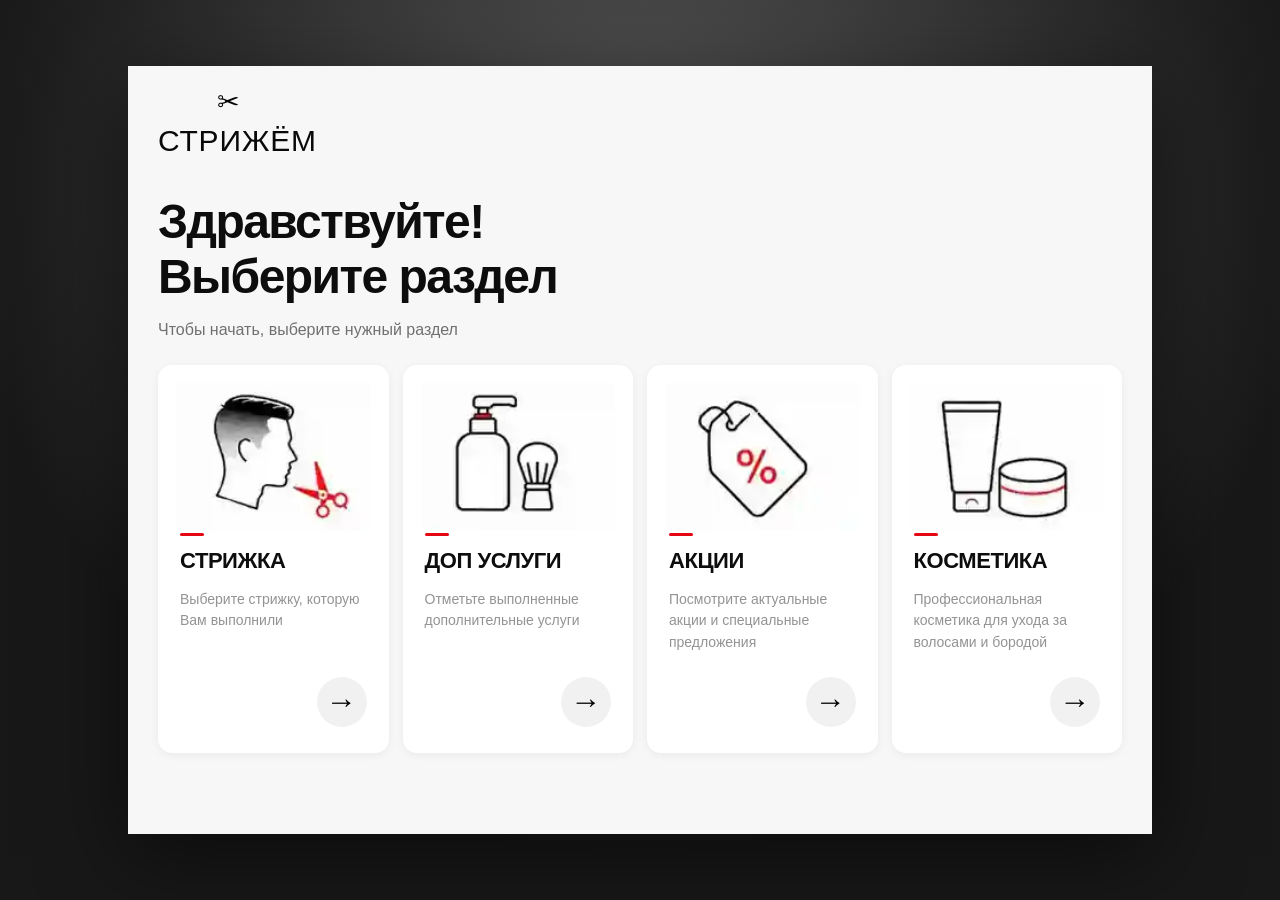
==== index.html @ 3bb42d2e "Rename index(1).html to index.html" ====
<!doctype html><html lang="ru"><head><meta charset="utf-8" /><meta name="viewport" content="width=device-width,initial-scale=1" /><title>СТРИЖЁМ — терминал самообслуживания</title><style>*{box-sizing:border-box}html,body{margin:0;min-height:100%;background:#232323;color:#191919;font-family:Arial,sans-serif}button,input{font:inherit}.stage{min-height:100vh;display:grid;place-items:center;padding:24px;background:radial-gradient(circle at 50% 20%,#555,#181818 70%)}.terminal{width:min(1024px,100vw);aspect-ratio:4/3;background:#ececeb;position:relative;overflow:hidden;box-shadow:0 22px 80px #0008;display:flex;flex-direction:column}.topbar{height:82px;flex:none;background:#30302f;color:#fff;display:grid;grid-template-columns:270px 1fr 180px;align-items:center;padding:0 34px;border-bottom:5px solid #d9292f}.brand{border:0;background:transparent;color:#fff;display:flex;align-items:center;gap:13px;font-family:Arial;font-size:26px;letter-spacing:.8px;cursor:pointer}.brand-mark{width:44px;height:44px;display:grid;place-items:center;border:3px solid #d9292f;color:#d9292f;transform:rotate(-7deg);font-size:30px}.progress{text-align:center;text-transform:uppercase;letter-spacing:2px;font-size:13px;color:#c8c8c4}.help{height:42px;border:1px solid #777;background:transparent;color:#fff;border-radius:4px;cursor:pointer}.content{flex:1;padding:22px 42px 94px;overflow:hidden}.hero{text-align:center;margin:2px 0 22px}.hero p,.title p{margin:0 0 5px;color:#d9292f;text-transform:uppercase;font-weight:bold;letter-spacing:2.5px;font-size:13px}.hero h1,.title h2,.success h1{font-family:Arial;margin:0;font-size:39px;line-height:1.05;font-weight:400}.home-grid{display:grid;grid-template-columns:1.5fr 1fr;grid-template-rows:210px 210px;gap:16px}.home-card{position:relative;border:0;background:#fff;padding:28px;text-align:left;display:flex;flex-direction:column;justify-content:flex-end;box-shadow:inset 0 0 0 1px #d4d4d0;cursor:pointer;overflow:hidden}.home-card:after{content:"→";position:absolute;right:24px;bottom:26px;font-size:27px}.home-card.primary{grid-row:1/3;background:#d9292f;color:#fff}.home-card b{font-family:Arial;font-size:29px;font-weight:400}.home-card small{font-size:17px;margin-top:4px;opacity:.7}.home-icon{position:absolute;right:30px;top:15px;font-family:Arial;font-size:91px;opacity:.16}.primary .home-icon{font-size:190px;right:45px;top:30px}.title{text-align:center;margin:0 0 18px}.title h2{font-size:31px}.cards{display:grid;grid-template-columns:repeat(4,1fr);gap:13px}.product{height:213px;border:0;background:#fff;padding:0;position:relative;cursor:pointer;box-shadow:inset 0 0 0 1px #d3d3cf}.picture{display:grid;place-items:center;height:148px;background:#f8f8f6}.picture img{width:138px;height:138px;object-fit:contain}.product-info{height:65px;background:#30302f;color:#fff;display:flex;align-items:center;justify-content:space-between;padding:0 14px}.product-info b{font-size:18px}.product-info em,.extra-card em{font-style:normal;color:#ff555a;font-weight:bold}.promo-grid{display:grid;grid-template-columns:1fr 1fr;gap:22px;margin-top:28px}.promo{height:360px;border:0;background:#fff;padding:0;display:grid;grid-template-columns:45% 55%;cursor:pointer;text-align:left;overflow:hidden;box-shadow:inset 0 0 0 1px #d2d2cf}.promo img{width:100%;height:100%;object-fit:cover}.promo span{display:flex;flex-direction:column;justify-content:center;padding:25px}.promo i{font-style:normal;color:#d9292f;text-transform:uppercase;font-weight:bold;font-size:13px}.promo b{font-family:Arial;font-size:28px;margin:11px 0}.promo strong{font-size:31px}.promo small{font-size:14px;line-height:1.3;margin-top:12px;color:#696966}.extra-grid{display:grid;grid-template-columns:repeat(4,1fr);gap:10px}.extra-card{height:102px;background:#fff;border:1px solid #d1d1ce;padding:12px 12px 12px 54px;text-align:left;position:relative;cursor:pointer;display:flex;flex-direction:column;justify-content:center}.extra-card.selected{background:#d9292f;color:#fff;border-color:#d9292f}.extra-symbol{position:absolute;left:15px;top:50%;transform:translateY(-50%);width:27px;height:27px;border:2px solid currentColor;border-radius:50%;display:grid;place-items:center;font-weight:bold}.extra-card b{font-size:16px;line-height:1.05}.extra-card em{margin-top:7px}.selected em{color:#fff}.selection-note{text-align:center;margin-top:13px;color:#777}.lead{text-align:center;margin-top:-9px;color:#666}.phone-layout{display:grid;grid-template-columns:1fr 360px;gap:60px;align-items:center;width:800px;margin:18px auto}.phone-value{height:88px;background:#fff;border-bottom:4px solid #30302f;display:flex;align-items:center;justify-content:center;font-size:32px;color:#aaa;letter-spacing:2px}.phone-value.filled{color:#222}.policy,.skip{border:0;background:transparent;text-decoration:underline;color:#5c5c59;display:block;margin:18px auto;cursor:pointer}.skip{color:#d9292f}.keypad{display:grid;grid-template-columns:repeat(3,1fr);gap:8px}.keypad button{height:64px;border:0;background:#fff;font-family:Arial;font-size:25px;cursor:pointer}.keypad .key-clear{font-family:Optima;font-size:15px;color:#d9292f}.source-grid{width:760px;margin:38px auto;display:grid;grid-template-columns:1fr 1fr;gap:13px}.source-grid button{height:77px;border:1px solid #d2d2cf;background:#fff;text-align:left;padding:0 24px;font-size:20px;cursor:pointer}.source-grid span{color:#d9292f;font-weight:bold;margin-right:20px}.rate-columns{width:810px;margin:70px auto;display:grid;grid-template-columns:1fr 1fr;gap:50px}.rate-columns h3{text-align:center;text-transform:uppercase;letter-spacing:1px}.masters,.stars{display:flex;justify-content:center;gap:10px}.masters button{width:82px;height:82px;border:1px solid #ccc;background:#fff;font-family:Arial;font-size:31px;cursor:pointer}.masters button.active{background:#d9292f;color:#fff}.stars button{border:0;background:transparent;font-size:50px;color:#bbb;padding:0;cursor:pointer}.stars button.active{color:#d9292f}.checkout{display:grid;grid-template-columns:1.3fr .85fr;gap:25px}.receipt{background:#fff;padding:18px 25px;height:400px;overflow:auto}.receipt>div{display:flex;justify-content:space-between;padding:13px 0;border-bottom:1px solid #e4e4e1;font-size:17px}.receipt .receipt-head{text-transform:uppercase;font-size:12px;color:#777;font-weight:bold}.promo-code{border:0;background:transparent;color:#d9292f;font-weight:bold;margin-top:20px;cursor:pointer}.pay-panel{background:#30302f;color:#fff;padding:25px;text-align:center}.pay-panel small{letter-spacing:2px;color:#aaa}.total{font-family:Arial;font-size:52px;background:transparent;border:0;color:#fff;display:block;width:100%;margin:9px 0}.bonus{width:100%;height:48px;border:1px solid #777;background:transparent;color:#fff;cursor:pointer}.pay-methods{display:grid;gap:8px;margin-top:22px}.pay-methods button,.modal-action,.success button{height:55px;border:0;background:#d9292f;color:#fff;font-family:Arial;font-size:20px;cursor:pointer}.footer{position:absolute;left:0;right:0;bottom:0;height:78px;background:#fff;border-top:1px solid #d0d0cd;display:grid;grid-template-columns:210px 1fr 210px;align-items:center;padding:0 42px}.footer button{height:50px;border:0;cursor:pointer}.back{background:#e5e5e2;color:#202020;font-weight:bold}.next{background:#d9292f;color:#fff;font-family:Arial;font-size:18px}.next:disabled{background:#c4c4c1}.order-mini{text-align:center;display:flex;justify-content:center;gap:14px}.order-mini span{color:#777}.success{text-align:center;padding-top:80px}.success-mark{width:105px;height:105px;border-radius:50%;display:grid;place-items:center;margin:auto;background:#d9292f;color:#fff;font-size:58px}.success p{color:#d9292f;text-transform:uppercase;letter-spacing:3px;font-weight:bold;margin:25px 0 6px}.success h1{font-size:58px}.success span{display:block;font-size:20px;margin:20px}.success button{width:300px;margin-top:20px}.overlay{position:absolute;inset:0;background:#000a;display:grid;place-items:center;z-index:10}.modal{width:560px;max-height:640px;background:#f2f2ef;padding:38px;position:relative;text-align:center}.modal h2{font-family:Arial;font-size:29px;font-weight:400}.modal-close{position:absolute;right:13px;top:9px;border:0;background:transparent;font-size:35px;cursor:pointer}.legal{text-align:left;line-height:1.5;font-size:17px;color:#51514f}.modal-action{width:100%;margin-top:20px}.promo-input{height:67px;border:2px solid #333;background:#fff;width:100%;font-size:25px;text-align:center;text-transform:uppercase}.footer-space{display:block}@media(max-width:900px){.stage{padding:0}.terminal{width:100vw;height:75vw}.content{transform-origin:top left}.topbar{grid-template-columns:240px 1fr 160px}} .terminal{background:#f3f3f2}.topbar{height:100px;background:transparent;color:#111;border:0;padding:16px 34px;grid-template-columns:300px 1fr 180px}.progress{display:none}.brand{color:#090909;gap:10px;align-items:flex-start}.brand-mark{width:55px;height:55px;border:1.5px solid #e1000f;border-radius:7px;color:#111;transform:none;font-family:Arial;font-size:35px}.brand>span:last-child{display:flex;flex-direction:column;text-align:left}.brand b{font-family:Arial;font-size:30px;font-weight:400;line-height:1}.brand small{font-family:Arial;font-size:8px;letter-spacing:2px;margin-top:7px;text-align:center}.help{background:#fff;color:#111;border:1px solid #dededc;border-radius:7px;font-weight:bold}.help:before{content:'?';display:inline-grid;place-items:center;border:2px solid #111;width:20px;height:20px;border-radius:50%;margin-right:8px}.content{padding:18px 34px 88px}.hero{text-align:left;margin:10px 0 24px}.hero h1{font-family:Arial,sans-serif;font-weight:700;text-transform:none;font-size:42px;line-height:1.08}.hero p{font-family:Arial,sans-serif;color:#666;text-transform:none;letter-spacing:0;font-size:16px;margin-top:12px}.home-grid{grid-template-columns:repeat(4,1fr);grid-template-rows:385px;gap:14px}.home-card,.home-card.primary{grid-row:auto;background:#fff;color:#111;border-radius:11px;padding:22px;justify-content:flex-start;box-shadow:0 1px 6px #00000012;text-align:left}.home-card:after{display:none}.home-card .home-icon,.primary .home-icon{position:static;height:145px;font-family:Arial;font-size:82px;display:grid;place-items:center;opacity:1;color:#111}.home-card i{width:25px;height:3px;background:#e1000f;margin:4px 0 14px}.home-card b{font-family:Arial;font-size:23px;font-weight:800}.home-card small{font-family:Arial;font-size:14px;line-height:1.45;color:#666;margin-top:10px}.home-card strong{position:absolute;right:22px;bottom:20px;width:50px;height:50px;border-radius:50%;background:#f1f1f0;display:grid;place-items:center;font-size:26px}.title{text-align:left;margin:2px 0 14px;display:flex;flex-direction:column-reverse}.title h2{font-family:Arial;font-size:31px;font-weight:750;text-transform:none}.title p{font-family:Arial;color:#6a6a68;text-transform:none;letter-spacing:0;font-size:15px;margin-top:8px}.cards{gap:11px}.product{height:205px;border-radius:10px;overflow:hidden;border:1px solid #dededb;box-shadow:none;text-align:left}.product.selected{border:1.5px solid #e1000f;background:#fff7f7}.product .check{display:none;position:absolute;z-index:2;right:12px;top:12px;width:26px;height:26px;border-radius:50%;background:#e1000f;color:#fff;text-align:center;line-height:26px}.product.selected .check{display:block}.picture{height:137px;background:transparent}.picture img{width:128px;height:128px}.product-info{height:68px;background:transparent;color:#111;display:flex;flex-direction:column;align-items:flex-start;justify-content:center;padding:0 16px}.product-info b{font-family:Arial;font-size:15px}.product-info em{font-family:Arial;font-size:17px;color:#111;margin-top:5px}.product.selected .product-info em{color:#e1000f}.extra-grid{gap:10px}.extra-card{border:1px solid #ddd;border-radius:9px}.extra-card.selected{background:#fff5f5;color:#111;border-color:#e1000f}.selected em{color:#e1000f}.phone-value,.keypad button,.source-grid button,.receipt{border-radius:8px}.footer{height:78px;background:transparent;border:0;padding:0 34px;grid-template-columns:140px 1fr 215px}.back{background:#fff;border:1px solid #ddd!important;border-radius:6px}.next{border-radius:6px;background:#e60012}.steps{display:flex;align-items:flex-start;justify-content:center;gap:17px}.steps span{position:relative;min-width:55px;text-align:center;color:#777}.steps span:not(:last-child):after{content:'····';position:absolute;left:48px;top:1px;letter-spacing:3px;color:#aaa}.steps b{display:grid;place-items:center;width:28px;height:28px;border-radius:50%;background:#dededc;color:#333;margin:0 auto 4px}.steps small{font-size:10px;white-space:nowrap}.steps .active b{background:#e1000f;color:#fff}.steps .active small{color:#e1000f}.checkout{gap:34px}.receipt,.pay-panel{border-radius:9px}.pay-panel{background:#fff;color:#111;box-shadow:0 1px 7px #0001}.total{color:#111}.bonus{color:#111;border-color:#ddd}.success-mark{background:#fff;color:#11ad4c;box-shadow:0 3px 10px #0002}.success p{color:#111}.success h1{font-family:Arial;text-transform:none}.modal{border-radius:12px;background:#f5f5f4}.modal h2{font-family:Arial;font-weight:800}.promo-grid .promo{border-radius:10px}.extras-layout{display:grid;grid-template-columns:1fr 210px;gap:14px}.extras-layout .extra-grid{display:grid;grid-template-columns:repeat(3,1fr)}.extras-layout .extra-card{height:95px;padding:10px;display:grid;grid-template-columns:45px 1fr 72px;align-items:center}.extra-card img{width:42px;height:42px;object-fit:contain}.extra-copy{display:flex;flex-direction:column}.extra-copy b{font-size:13px}.extra-copy em{font-size:13px;margin-top:6px}.counter{background:#f7f7f6;border:1px solid #ddd;border-radius:6px;padding:9px 6px;text-align:center}.counter strong{color:#e1000f;margin:0 6px}.order-aside{background:#fff;border:1px solid #ddd;border-radius:9px;padding:18px;display:flex;flex-direction:column;max-height:410px}.order-aside h3{margin:0 0 12px;padding-bottom:12px;border-bottom:1px solid #ddd}.order-aside>div{display:flex;justify-content:space-between;gap:8px;padding:10px 0;border-bottom:1px solid #eee;font-size:12px}.order-aside footer{margin-top:auto;display:flex;flex-direction:column;border-top:1px solid #ddd;padding-top:12px}.order-aside strong{font-size:26px;color:#e1000f;margin-top:5px}.phone-screen,.source-screen,.rating-screen{display:grid;grid-template-columns:1fr 1fr;gap:25px;height:100%}.phone-screen .title{margin-top:34px}.phone-screen .title h2{font-size:37px;max-width:440px}.phone-screen .phone-value{height:82px;border:1.5px solid #e1000f;font-size:27px}.consent{border:0;background:transparent;text-align:left;font-size:14px;margin:10px 0;cursor:pointer}.consent:first-letter{background:#e1000f;color:#fff}.phone-screen .keypad{width:340px;gap:5px}.phone-screen .keypad button{height:57px}.bonus-art,.source-art,.rating-art{position:relative;overflow:hidden}.bonus-art img,.source-art img,.rating-art img{position:absolute;width:920px;max-width:none}.bonus-art img{right:-75px;top:-165px}.bonus-art>div{position:absolute;z-index:2;right:50px;top:70px;background:#fff;border-radius:28px;padding:13px 22px;display:flex;flex-direction:column;box-shadow:0 2px 8px #0001}.bonus-art b{font-size:31px;color:#e1000f}.source-screen{grid-template-columns:2fr 1.25fr}.source-grid{width:auto;margin:15px 0;grid-template-columns:repeat(3,1fr);gap:10px}.source-grid button{height:125px;text-align:center;padding:12px;display:flex;flex-direction:column;justify-content:center;align-items:center;border:1px solid #ddd;border-radius:9px}.source-grid span{font-size:28px;margin:0 0 10px;color:#e1000f}.source-grid b{font-size:13px}.source-art img{right:-60px;top:-185px;width:900px}.rating-screen{grid-template-columns:1.15fr .85fr}.rating-screen .rate-columns{display:flex;flex-direction:column;width:auto;margin:35px 0;gap:25px}.rating-screen .rate-columns>div{border-bottom:1px solid #ddd;padding-bottom:22px}.rating-screen .rate-columns h3{text-align:left;text-transform:none;font-size:22px}.rating-screen .masters{justify-content:flex-start}.rating-screen .masters button{width:120px;height:105px;border-radius:10px;font-size:48px}.rating-screen .stars{justify-content:flex-start}.rating-screen .stars button{font-size:55px}.rating-screen p{color:#777}.rating-screen p span{float:right}.rating-art img{right:-55px;top:-140px;width:930px}.payment-screen{display:grid;grid-template-columns:1fr 1.15fr;gap:28px}.payment-screen .receipt{height:420px}.payment-screen .receipt-total{margin-top:20px;border-top:1px dashed #ccc;align-items:center}.receipt-total span{display:flex;flex-direction:column}.receipt-total small{font-weight:normal;color:#777;margin-top:5px}.receipt-total strong{font-size:29px}.payment-screen .pay-panel{padding:0;background:transparent;box-shadow:none;text-align:left}.promo-row,.bonus-row{width:100%;height:70px;border:1px solid #ddd;background:#fff;border-radius:8px;margin-bottom:8px;display:grid;grid-template-columns:55px 1fr 100px;align-items:center;text-align:left;padding:8px 15px}.promo-row>span,.bonus-row>span{font-size:25px}.promo-row b,.bonus-row b{display:flex;flex-direction:column}.promo-row small,.bonus-row small{font-weight:normal;color:#777;margin-top:3px}.bonus-row small{color:#13a74b}.promo-row em{font-style:normal;background:#eee;padding:9px;font-size:11px}.bonus-row i{width:45px;height:24px;background:#e1000f;border-radius:20px}.pay-panel h3{font-size:14px;margin:12px 0}.payment-screen .pay-methods{gap:6px;margin:0}.payment-screen .pay-methods button{height:57px;background:#fff;color:#111;border:1px solid #e0e0de;border-radius:7px;display:grid;grid-template-columns:55px 1fr 20px;text-align:left;align-items:center;padding:6px 14px}.pay-methods button>span{font-size:24px}.pay-methods button b{display:flex;flex-direction:column;font-family:Arial;font-size:14px}.pay-methods button small{color:#777;font-weight:normal;margin-top:3px}.pay-methods button em{font-size:25px;font-style:normal}.e-receipt{border:1px solid #e1000f;border-radius:7px;margin-top:8px;padding:10px;font-size:11px}.e-receipt button{height:38px;width:100%;background:#fff;border:1px solid #ddd;text-align:left;margin:5px 0}.e-receipt>span{display:block;text-align:center}.success{padding-top:0}.success-mark{width:75px;height:75px;font-size:45px}.success h1{font-size:31px;margin-top:14px}.success p{margin:5px 0 14px;color:#777;text-transform:none;letter-spacing:0}.qr-grid{display:grid;grid-template-columns:1fr 1fr;gap:15px;width:500px;margin:auto}.qr-grid>div{height:270px;background:#fff;border:1px solid #ddd;border-radius:8px;padding:15px;display:flex;flex-direction:column;align-items:center}.qr-grid h3{margin:0 0 4px}.qr-grid span,.qr-grid small{font-size:11px;color:#666}.fake-qr{width:130px;height:130px;margin:12px;background:repeating-conic-gradient(#111 0 25%,#fff 0 50%) 0/12px 12px;border:8px solid #fff;box-shadow:0 0 0 5px #111}.fake-qr.alt{background:repeating-conic-gradient(#111 0 25%,#fff 0 50%) 3px 5px/15px 15px}.afterpay{width:610px;height:65px;margin:12px auto;background:#fff;border:1px solid #ddd;border-radius:8px;display:grid;grid-template-columns:1fr 1fr;align-items:center;text-align:left;padding:10px 25px}.afterpay span{font-size:12px;color:#777}.success>button{position:absolute;right:34px;bottom:16px;width:215px;height:50px}.stage{padding:0;width:100vw;height:100vh;overflow:hidden;display:grid;place-items:center}.terminal-shell{position:relative;flex:none}.terminal{position:absolute;left:0;top:0;width:1024px;height:768px;aspect-ratio:auto;transform-origin:top left;font-family:Manrope,Arial,sans-serif;color:#151515}.brand{grid-column:1;width:290px;height:68px;background:none;justify-content:flex-start}.brand-logo{display:block;width:255px;height:64px;object-fit:contain;object-position:left center}.help{grid-column:3;width:180px}.topbar{grid-template-columns:300px 1fr 180px}.cards{grid-template-columns:repeat(4,1fr)!important;gap:10px!important}.product{height:230px!important}.product .picture{height:162px!important;overflow:hidden!important;background:#f2f2f2;display:grid;place-items:center;position:relative}.product .picture img{visibility:visible;width:100%!important;height:100%!important;object-fit:contain!important;object-position:center!important;transform:scale(.72);transform-origin:center}.product-info{height:68px!important;position:relative;z-index:2;background:#fff!important}.extra-card img{width:48px!important;height:64px!important;object-fit:contain!important;border-radius:6px;background:#f2f2f2}.extras-layout .extra-card{grid-template-columns:48px minmax(78px,1fr) 62px!important;gap:7px;padding:8px!important}.extra-copy{min-width:0;text-align:left}.extra-copy b{font-size:10.5px!important;line-height:1.08;white-space:normal;overflow-wrap:normal}.extra-copy em{position:static!important;display:block;margin-top:5px!important;font-size:11px!important}.counter{white-space:nowrap;padding:8px 3px!important}.counter strong{margin:0 3px!important}.promo img{object-fit:contain!important;background:#f2f2f2;padding:8px}.bonus-drawing,.source-drawing,.chair-drawing{position:relative;height:100%;overflow:hidden}.loyalty-card{position:absolute;right:30px;top:145px;width:385px;height:225px;background:linear-gradient(145deg,#111,#292929);border-radius:17px;transform:rotate(10deg);color:#fff;padding:30px;box-shadow:0 20px 30px #0003}.mini-brand{font-size:23px}.mini-brand b{margin-left:8px}.loyalty-card>span{display:block;margin-top:40px;font-size:20px}.bonus-stars{color:#fff;font-size:31px;letter-spacing:8px;margin-top:13px;text-shadow:0 0 0 #e30613}.bonus-bubble{position:absolute;right:40px;top:42px;background:#fff;border-radius:30px;padding:14px 28px;z-index:2;box-shadow:0 3px 10px #0002;text-align:center}.bonus-bubble:after{content:'';position:absolute;bottom:-20px;left:50%;border:12px solid transparent;border-top-color:#fff}.bonus-bubble b{display:block;color:#e30613;font-size:35px}.bonus-bubble span{font-size:19px}.coin-stack{position:absolute;left:45px;bottom:48px;z-index:3}.coin-stack i,.coin-stack b{display:block;width:118px;height:28px;border-radius:50%;background:#e30613;border:5px solid #222;color:transparent;margin-top:-12px}.coin-stack b{position:absolute;left:92px;bottom:-5px;width:75px;height:75px;color:#fff;font-size:38px;display:grid;place-items:center}.dot{position:absolute;width:10px;height:10px;border-radius:50%;background:#e30613}.d1{left:25px;top:170px}.d2{right:15px;top:125px}.d3{left:90px;top:80px;background:#222}.source-drawing{margin-top:35px}.lens{position:absolute;width:210px;height:210px;border:9px solid #191919;border-radius:50%;left:70px;top:125px;background:#fff;display:grid;place-items:center;box-shadow:inset 0 0 0 10px #eee}.lens span{font-size:80px}.lens-handle{position:absolute;width:145px;height:35px;background:#191919;border-radius:20px;transform:rotate(48deg);left:240px;top:320px}.orbit{position:absolute;width:60px;height:60px;background:#fff;border-radius:50%;display:grid;place-items:center;box-shadow:0 2px 9px #0002;font-style:normal}.o1{left:40px;top:65px;color:#e30613}.o2{left:265px;top:60px}.o3{left:335px;top:210px;color:#e30613}.o4{left:20px;top:335px}.o5{left:260px;top:390px}.chair-drawing{margin-top:25px}.mirror{position:absolute;right:25px;top:35px;width:150px;height:225px;border:10px solid #191919;border-radius:50%;background:linear-gradient(130deg,#fff,#ddd)}.shelf{position:absolute;right:8px;top:250px;width:195px;height:11px;background:#191919}.shelf i{position:absolute;bottom:8px;right:55px;width:20px;height:70px;background:#e30613;border-radius:8px}.shelf i+ i{right:25px;height:85px;background:#222}.chair-head{position:absolute;left:85px;top:135px;width:95px;height:50px;background:#202020;border-radius:25px}.chair-back{position:absolute;left:65px;top:185px;width:165px;height:190px;background:#171717;border-radius:45px 45px 20px 20px;transform:rotate(-4deg);box-shadow:inset 12px 0 #2b2b2b}.chair-seat{position:absolute;left:95px;top:350px;width:190px;height:70px;background:#1c1c1c;border-radius:30px}.chair-base{position:absolute;left:163px;top:410px;width:55px;height:120px;background:#222}.chair-base:after{content:'';position:absolute;width:230px;height:28px;border-radius:50%;background:#111;left:-85px;bottom:-15px}.plant{position:absolute;right:45px;bottom:60px;font-size:75px;color:#222}.rating-screen{background:#f7f7f7;margin:-8px -12px -12px;padding:8px 12px 12px;border-radius:10px}.chair-drawing{margin-top:0!important;display:grid;place-items:center;background:#f7f7f7}.chair-drawing img{width:100%;height:100%;object-fit:contain;mix-blend-mode:darken;filter:contrast(1.02)}.payment-screen .promo-row{grid-template-columns:45px 1fr 88px!important;gap:10px}.promo-row label{display:grid;grid-template-columns:auto 1fr;align-items:center;gap:10px}.promo-row input{height:38px;border:1px solid #ddd;border-radius:5px;padding:0 10px;text-transform:uppercase;background:#fafafa;min-width:0}.promo-row>button{height:38px;border:0;background:#eee;font-size:11px}.payment-screen .bonus-row{grid-template-columns:45px 1fr 52px 78px!important;gap:8px}.bonus-toggle{width:48px!important;height:26px!important;border:0;background:#bbb!important;border-radius:20px;padding:3px;cursor:pointer}.bonus-toggle i{display:block!important;width:20px!important;height:20px!important;border-radius:50%;background:#fff!important;transition:.2s}.bonus-toggle.on{background:#e1000f!important}.bonus-toggle.on i{transform:translateX(22px)}.bonus-change{height:34px;border:1px solid #ddd;background:#fff;border-radius:5px;font-size:10px}.e-receipt{padding:8px!important}.e-receipt>small{display:block;color:#777;margin:2px 0 5px}.e-receipt label{height:40px;background:#fff;border:1px solid #ddd;display:grid;grid-template-columns:0 24px 1fr 145px;align-items:center;gap:6px;padding:4px 7px;cursor:pointer}.e-receipt label.selected{border-color:#e1000f}.e-receipt label>input[type=radio]{opacity:0;width:0}.e-receipt label>input:last-child{height:29px;border:1px solid #ddd;border-radius:4px;padding:0 7px;min-width:0}.e-receipt>em{display:block;text-align:center;font-style:normal;margin:2px}.e-receipt label b{white-space:nowrap;font-size:10px}.ticket-icon{position:relative;width:34px;height:25px;background:#9b9b9b;color:#fff;display:grid;place-items:center;font-size:14px!important;font-weight:800;border-radius:3px}.ticket-icon:before,.ticket-icon:after{content:'';position:absolute;top:8px;width:9px;height:9px;border-radius:50%;background:#fff}.ticket-icon:before{left:-5px}.ticket-icon:after{right:-5px}.bonus-icon{width:34px;height:34px;border-radius:50%;background:#09ab45;color:#fff;display:grid;place-items:center;font-size:19px!important}.method-icon{position:relative;display:block;width:34px;height:28px}.card-icon{border:3px solid #111;border-radius:4px}.card-icon:before{content:'';position:absolute;left:0;right:0;top:6px;border-top:3px solid #111}.card-icon:after{content:'';position:absolute;left:5px;bottom:4px;width:8px;border-top:2px solid #111}.cash-icon{border:3px solid #111;border-radius:3px}.cash-icon:before{content:'';position:absolute;inset:4px;border:2px solid #111;border-radius:50%}.cash-icon:after{content:'';position:absolute;inset:-3px;border:2px solid #111;border-radius:8px}.sbp-icon{width:38px;height:34px}.sbp-icon i{position:absolute;width:0;height:0;border-top:8px solid transparent;border-bottom:8px solid transparent}.sbp-icon i:nth-child(1){left:4px;top:2px;border-left:14px solid #ef412f;transform:rotate(30deg)}.sbp-icon i:nth-child(2){left:14px;top:10px;border-left:14px solid #20b258;transform:rotate(150deg)}.sbp-icon i:nth-child(3){left:4px;top:18px;border-left:14px solid #623eb7;transform:rotate(-30deg)}.receipt-icon{position:relative;display:block!important;width:18px!important;height:22px}.phone-icon{border:2px solid #111;border-radius:3px}.phone-icon:after{content:'';position:absolute;left:5px;bottom:2px;width:5px;border-top:2px solid #111}.mail-icon{width:22px!important;height:16px;border:2px solid #111}.mail-icon:before,.mail-icon:after{content:'';position:absolute;top:2px;width:12px;border-top:2px solid #111}.mail-icon:before{left:0;transform:rotate(32deg)}.mail-icon:after{right:0;transform:rotate(-32deg)}.supplied-icon{width:38px!important;height:38px!important;display:grid!important;place-items:center}.supplied-icon img{width:38px;height:38px;object-fit:contain;mix-blend-mode:multiply}.cash-supplied img{width:42px;height:34px}.sbp-icon{width:38px!important;height:38px!important;background:none!important;overflow:hidden}.sbp-icon i{display:block!important;position:absolute;width:0;height:0;border-top:8px solid transparent;border-bottom:8px solid transparent}.sbp-icon i:nth-child(1){left:3px;top:2px;border-left:15px solid #ef412f;transform:rotate(30deg)}.sbp-icon i:nth-child(2){left:14px;top:10px;border-left:15px solid #22b34b;transform:rotate(150deg)}.sbp-icon i:nth-child(3){left:3px;top:20px;border-left:15px solid #6540a4;transform:rotate(-30deg)}.cash-icon{width:38px!important;height:26px!important;border:2.5px solid #111!important;border-radius:2px!important;background:none!important;transform:none}.cash-icon:before{display:block!important;content:'₽';position:absolute;inset:4px 10px;border:2px solid #111;border-radius:50%;font:700 11px/14px Arial;text-align:center}.cash-icon:after{display:block!important;content:'';position:absolute;left:3px;right:3px;top:-7px;height:4px;border:2px solid #111;border-bottom:0;border-radius:2px 2px 0 0}.sbp-icon,.cash-icon{box-sizing:border-box;flex:0 0 42px!important;width:42px!important;height:42px!important;border:0!important;border-radius:0!important;transform:none!important;background-color:transparent!important;background-position:center!important;background-repeat:no-repeat!important;overflow:visible!important}.sbp-icon{background-image:url('[data-uri]')!important;background-size:42px 42px!important}.sbp-icon i{display:none!important}.cash-icon{background-image:url('[data-uri]')!important;background-size:42px 42px!important}.cash-icon:before,.cash-icon:after{display:none!important;content:none!important}:root{  --terminal-font:"Inter",sans-serif;  --terminal-ink:#0d0d0d;  --terminal-muted:#707070;  --terminal-red:#e30613;  --terminal-bg:#f7f7f7;  --terminal-card:#fff;  --terminal-radius:14px;  --terminal-shadow:0 2px 10px rgba(0,0,0,.055);}.terminal,.terminal *{font-family:var(--terminal-font)!important}.terminal{color:var(--terminal-ink);background:var(--terminal-bg)}.help,.progress,.language-switch,.terminal-about,.usage-rules{display:none!important}.topbar{height:104px!important;min-height:104px!important;padding:20px 30px 0!important;background:var(--terminal-bg)!important;border:0!important;display:flex!important;align-items:flex-start!important;justify-content:flex-start!important}.brand{width:260px!important;height:68px!important;padding:0!important;border:0!important;background:transparent!important;box-shadow:none!important}.brand-logo{width:256px!important;height:65px!important;object-fit:contain!important;object-position:left top!important}.content{background:var(--terminal-bg)}.screen-home .content{padding:24px 30px 0!important;overflow:visible!important}.screen-home .hero{margin:0!important;text-align:left!important}.screen-home .hero h1{margin:0!important;font-size:48px!important;line-height:1.15!important;letter-spacing:-1.55px!important;font-weight:700!important;text-transform:none!important}.screen-home .hero p{margin:15px 0 0!important;font-size:16px!important;line-height:1.4!important;letter-spacing:0!important;color:var(--terminal-muted)!important;font-weight:400!important;text-transform:none!important}.screen-home .home-grid{margin-top:23px!important;display:grid!important;grid-template-columns:repeat(4,minmax(0,1fr))!important;grid-template-rows:388px!important;gap:14px!important}.screen-home .home-card{position:relative!important;height:388px!important;min-height:0!important;padding:0 22px!important;border:0!important;border-radius:var(--terminal-radius)!important;background:var(--terminal-card)!important;box-shadow:var(--terminal-shadow)!important;text-align:left!important;overflow:hidden!important;transform:none!important}.screen-home .home-card:hover{transform:none!important;box-shadow:0 3px 12px rgba(0,0,0,.075)!important}.screen-home .home-card-art{position:absolute!important;left:18px!important;right:18px!important;top:18px!important;width:calc(100% - 36px)!important;height:148px!important;object-fit:contain!important;mix-blend-mode:multiply!important}.screen-home .home-icon{display:none!important}.screen-home .home-card i{position:absolute!important;left:22px!important;top:168px!important;width:24px!important;height:3px!important;margin:0!important;background:var(--terminal-red)!important;border-radius:4px!important}.screen-home .home-card b{position:absolute!important;left:22px!important;right:18px!important;top:184px!important;font-size:22px!important;line-height:1.12!important;letter-spacing:-.45px!important;font-weight:700!important;color:var(--terminal-ink)!important}.screen-home .home-card small{position:absolute!important;left:22px!important;right:18px!important;top:214px!important;font-size:14px!important;line-height:1.55!important;letter-spacing:0!important;font-weight:400!important;color:#666!important}.screen-home .home-card strong{position:absolute!important;right:22px!important;bottom:26px!important;width:50px!important;height:50px!important;border-radius:50%!important;background:#f1f1f1!important;color:#050505!important;display:grid!important;place-items:center!important;font-size:31px!important;line-height:1!important;font-weight:400!important}.screen-haircuts .topbar{height:96px!important;min-height:96px!important;padding-top:16px!important}.screen-haircuts .brand,.screen-haircuts .brand-logo{height:62px!important}.screen-haircuts .brand-logo{width:238px!important}.screen-haircuts .content{padding:11px 30px 99px!important;overflow:visible!important}.screen-haircuts .title{margin:0 0 8px!important;display:flex!important;flex-direction:column-reverse!important;gap:0!important}.screen-haircuts .title h2{margin:0!important;font-size:36px!important;line-height:1.12!important;letter-spacing:-1.05px!important;font-weight:700!important;text-transform:none!important}.screen-haircuts .title p{margin:4px 0 0!important;font-size:15.5px!important;line-height:1.3!important;color:var(--terminal-muted)!important;font-weight:400!important;letter-spacing:0!important;text-transform:none!important}.screen-haircuts .cards{display:grid!important;grid-template-columns:repeat(4,minmax(0,1fr))!important;gap:12px 13px!important;margin:0!important}.screen-haircuts .product{height:231px!important;min-height:0!important;border:1px solid #e4e4e4!important;border-radius:12px!important;background:#fff!important;box-shadow:0 2px 8px rgba(0,0,0,.045)!important;overflow:hidden!important;transform:none!important}.screen-haircuts .product:focus,.screen-haircuts .product:focus-visible{outline:none!important}.screen-haircuts .product.selected{border:1.5px solid var(--terminal-red)!important;outline:none!important;background:#fff!important}.screen-haircuts .product .picture{height:160px!important;background:#fff!important;display:grid!important;place-items:center!important;overflow:hidden!important}.screen-haircuts .product .picture img{visibility:visible!important;width:154px!important;height:154px!important;object-fit:contain!important;object-position:center!important;transform:none!important;mix-blend-mode:normal!important}.screen-haircuts .product-info{height:71px!important;min-height:71px!important;padding:5px 16px 8px!important;background:#fff!important;display:block!important;text-align:left!important;position:relative!important}.screen-haircuts .product.selected .product-info{background:#fff8f8!important}.screen-haircuts .product-info b{display:block!important;font-size:16.5px!important;line-height:1.15!important;letter-spacing:-.15px!important;font-weight:700!important;white-space:nowrap!important}.screen-haircuts .product-info small{display:block!important;margin-top:2px!important;font-size:10.5px!important;line-height:1.1!important;color:#777!important;font-weight:400!important}.screen-haircuts .product-info em{display:block!important;position:absolute!important;left:16px!important;bottom:12px!important;margin:0!important;font-size:17px!important;line-height:1!important;font-style:normal!important;font-weight:700!important;color:#111!important}.screen-haircuts .product.selected .product-info em{color:var(--terminal-red)!important}.screen-haircuts .check{display:none!important;position:absolute!important;right:12px!important;top:12px!important;width:27px!important;height:27px!important;border-radius:50%!important;background:var(--terminal-red)!important;color:#fff!important;font-size:18px!important;line-height:27px!important;text-align:center!important;z-index:5!important}.screen-haircuts .product.selected .check{display:block!important}.screen-haircuts .footer{height:99px!important;min-height:99px!important;padding:0 30px 29px!important;background:var(--terminal-bg)!important;border:0!important;grid-template-columns:120px 1fr 120px!important;align-items:end!important}.screen-haircuts .back{width:120px!important;height:51px!important;border:0!important;border-radius:10px!important;background:#fff!important;box-shadow:var(--terminal-shadow)!important;font-size:14px!important;font-weight:700!important}.screen-haircuts .footer-space{width:120px!important}.screen-haircuts .steps{align-self:end!important;margin:0 auto 0!important;width:490px!important}.screen-haircuts .steps span{min-width:64px!important}.screen-haircuts .steps span:after{top:14px!important}.screen-haircuts .steps b{width:30px!important;height:30px!important;font-size:15px!important;line-height:30px!important;font-weight:700!important}.screen-haircuts .steps small{font-size:10.5px!important;line-height:1.15!important;font-weight:400!important;margin-top:6px!important;color:#777!important}.screen-extras .topbar{height:96px!important;min-height:96px!important;padding:16px 28px 0!important}.screen-extras .brand,.screen-extras .brand-logo{height:62px!important}.screen-extras .brand-logo{width:238px!important}.screen-extras .content{position:relative!important;padding:4px 22px 86px 28px!important;overflow:hidden!important}.screen-extras .upper-back{width:230px!important;height:44px!important;margin:0 0 16px!important;padding:0 16px!important;border:1px solid #e1e1e1!important;border-radius:9px!important;background:#fff!important;box-shadow:0 2px 8px rgba(0,0,0,.035)!important;color:#111!important;text-align:left!important;font-size:18px!important;line-height:1!important;font-weight:400!important;cursor:pointer!important;display:flex!important;align-items:center!important;justify-content:flex-start!important;white-space:nowrap!important}.screen-extras .upper-back span{display:inline!important;width:auto!important;margin-left:9px!important;font-size:12px!important;line-height:1!important;font-weight:700!important;vertical-align:0!important;white-space:nowrap!important}.screen-extras .title{margin:0 0 19px!important;display:flex!important;flex-direction:column-reverse!important;text-align:left!important}.screen-extras .title h2{margin:0!important;font-size:25px!important;line-height:1.12!important;letter-spacing:-.55px!important;font-weight:700!important;text-transform:none!important}.screen-extras .title p{margin:8px 0 0!important;font-size:13.5px!important;line-height:1.3!important;color:var(--terminal-muted)!important;font-weight:400!important;letter-spacing:0!important;text-transform:none!important}.screen-extras .extras-layout{position:relative!important;display:grid!important;grid-template-columns:minmax(0,1fr) 185px!important;gap:11px!important;margin:0!important}.screen-extras .extra-grid{display:grid!important;grid-template-columns:repeat(3,minmax(0,1fr))!important;grid-template-rows:repeat(4,97px)!important;gap:10px 11px!important;min-width:0!important}.screen-extras .extra-card{height:97px!important;min-width:0!important;padding:9px 10px!important;display:grid!important;grid-template-columns:53px minmax(0,1fr) 73px!important;gap:8px!important;align-items:center!important;border:1px solid #e2e2e2!important;border-radius:11px!important;background:#fff!important;box-shadow:0 2px 7px rgba(0,0,0,.035)!important;color:#111!important;cursor:pointer!important;overflow:hidden!important}.screen-extras .extra-card.selected{border:1.25px solid var(--terminal-red)!important;background:#fff7f7!important;color:#111!important}.screen-extras .extra-card:focus-visible{outline:2px solid rgba(227,6,19,.25)!important;outline-offset:1px!important}.screen-extras .extra-card>img{width:53px!important;height:72px!important;object-fit:contain!important;object-position:center!important;border-radius:0!important;background:#fff!important;mix-blend-mode:normal!important}.screen-extras .extra-copy{min-width:0!important;align-self:center!important;display:flex!important;flex-direction:column!important;text-align:left!important}.screen-extras .extra-copy b{font-size:11px!important;line-height:1.12!important;letter-spacing:-.12px!important;font-weight:700!important;white-space:normal!important;overflow-wrap:normal!important;word-break:normal!important}.screen-extras .extra-copy small{margin-top:2px!important;font-size:9px!important;line-height:1.15!important;color:#333!important;font-weight:400!important}.screen-extras .extra-copy em{position:static!important;display:block!important;margin-top:7px!important;font-size:12.5px!important;line-height:1!important;color:#111!important;font-style:normal!important;font-weight:700!important;white-space:nowrap!important}.screen-extras .extra-card.selected .extra-copy em{color:var(--terminal-red)!important}.screen-extras .counter{width:73px!important;height:37px!important;padding:0 4px!important;border:1px solid #e3e3e3!important;border-radius:8px!important;background:#fafafa!important;display:grid!important;grid-template-columns:20px 25px 20px!important;align-items:center!important;justify-content:center!important;white-space:nowrap!important}.screen-extras .counter button{width:20px!important;height:32px!important;padding:0!important;border:0!important;background:transparent!important;color:#111!important;font-size:20px!important;line-height:32px!important;font-weight:400!important;cursor:pointer!important}.screen-extras .counter strong{margin:0!important;color:#888!important;font-size:14px!important;line-height:1!important;text-align:center!important;font-weight:400!important}.screen-extras .extra-card.selected .counter strong{color:var(--terminal-red)!important;font-weight:700!important}.screen-extras .order-aside{height:504px!important;max-height:none!important;margin-top:-85px!important;padding:18px 16px 16px!important;display:grid!important;grid-template-rows:auto minmax(0,1fr) auto!important;border:1px solid #e1e1e1!important;border-radius:11px!important;background:#fff!important;box-shadow:0 2px 8px rgba(0,0,0,.035)!important;overflow:hidden!important}.screen-extras .order-aside h3{margin:0!important;padding:0 0 15px!important;border-bottom:1px solid #dedede!important;font-size:15px!important;line-height:1.2!important;font-weight:700!important}.screen-extras .order-aside>.order-items{display:block!important;min-height:0!important;padding:6px 4px 6px 0!important;border-bottom:0!important;overflow-y:auto!important;overscroll-behavior:contain!important;scrollbar-width:thin!important;scrollbar-color:#aaa transparent!important}.screen-extras .order-items>div{min-height:34px!important;padding:8px 0!important;border-bottom:0!important;display:grid!important;grid-template-columns:minmax(0,1fr) auto!important;gap:8px!important;align-items:start!important;font-size:10.5px!important;line-height:1.25!important}.screen-extras .order-items span{min-width:0!important;display:block!important;overflow-wrap:break-word!important}.screen-extras .order-items span small{font-size:9px!important;color:#777!important;white-space:nowrap!important}.screen-extras .order-items b{font-size:10.5px!important;line-height:1.25!important;font-weight:700!important;white-space:nowrap!important}.screen-extras .order-items.compact>div{min-height:28px!important;padding:5px 0!important;font-size:9.75px!important;line-height:1.2!important}.screen-extras .order-items.compact b{font-size:9.75px!important;line-height:1.2!important}.screen-extras .order-items.dense>div{min-height:23px!important;padding:3px 0!important;font-size:9px!important;line-height:1.15!important}.screen-extras .order-items.dense b{font-size:9px!important;line-height:1.15!important}.screen-extras .order-aside footer{margin:0!important;padding:15px 0 0!important;border-top:1px solid #dedede!important;display:block!important;background:#fff!important}.screen-extras .order-aside footer div{padding:0 0 13px!important;margin:0 0 14px!important;border-bottom:1px solid #dedede!important;display:flex!important;justify-content:space-between!important;gap:10px!important;font-size:12px!important;line-height:1.2!important}.screen-extras .order-aside footer div b{font-size:12px!important;font-weight:700!important}.screen-extras .order-aside footer>span{display:block!important;font-size:12px!important;font-weight:700!important}.screen-extras .order-aside footer>strong{display:block!important;margin-top:8px!important;font-size:25px!important;line-height:1!important;letter-spacing:-.4px!important;color:var(--terminal-red)!important;font-weight:700!important;white-space:nowrap!important}.screen-extras .footer{height:86px!important;min-height:86px!important;padding:0 22px 30px 28px!important;background:var(--terminal-bg)!important;border:0!important;grid-template-columns:118px 1fr 208px!important;align-items:end!important;position:absolute!important}.screen-extras .footer .back{grid-column:1!important;justify-self:start!important;width:118px!important;height:50px!important;border:0!important;border-radius:9px!important;background:#fff!important;box-shadow:var(--terminal-shadow)!important;font-size:13px!important;font-weight:700!important}.screen-extras .footer .next{grid-column:3!important;justify-self:end!important;width:208px!important;height:50px!important;border-radius:8px!important;background:var(--terminal-red)!important;font-size:14px!important;line-height:50px!important;font-weight:700!important}.screen-extras .footer .next:disabled{background:#c8c8c6!important;color:#fff!important}.screen-extras .steps{position:absolute!important;left:50%!important;bottom:24px!important;transform:translateX(-50%)!important;align-self:auto!important;margin:0!important;width:auto!important;gap:23px!important}.screen-extras .steps span{min-width:61px!important}.screen-extras .steps span:not(:last-child):after{top:13px!important;left:52px!important;letter-spacing:3px!important}.screen-extras .steps b{width:29px!important;height:29px!important;font-size:14px!important;line-height:29px!important;font-weight:700!important}.screen-extras .steps small{margin-top:6px!important;font-size:10px!important;line-height:1.1!important;font-weight:400!important;color:#777!important}.screen-phone, .screen-phone *{font-family:"Inter",sans-serif!important}.screen-phone .topbar{height:96px!important;min-height:96px!important;padding:16px 28px 0!important;grid-template-columns:260px 1fr!important}.screen-phone .brand,.screen-phone .brand-logo{height:62px!important}.screen-phone .brand-logo{width:238px!important}.screen-phone .content{position:relative!important;padding:8px 26px 92px 30px!important;overflow:hidden!important}.screen-phone .phone-screen{display:grid!important;grid-template-columns:430px 1fr!important;gap:56px!important;align-items:start!important;height:100%!important}.screen-phone .phone-form{padding-top:6px!important}.screen-phone .title{margin:0 0 12px!important;display:flex!important;flex-direction:column-reverse!important;text-align:left!important}.screen-phone .title h2{margin:0!important;font-size:28px!important;line-height:1.14!important;letter-spacing:-.55px!important;font-weight:700!important;color:#161616!important;text-transform:none!important}.screen-phone .title p{margin:10px 0 0!important;font-size:13px!important;line-height:1.25!important;color:#7c7c7c!important;font-weight:400!important;letter-spacing:0!important;text-transform:none!important}.screen-phone .phone-value{width:394px!important;height:78px!important;margin:0 0 14px!important;padding:0 22px!important;border:1.5px solid var(--terminal-red)!important;border-radius:11px!important;background:#fff!important;display:flex!important;align-items:center!important;font-size:26px!important;line-height:1!important;font-weight:400!important;letter-spacing:.2px!important;color:#b5b5b5!important}.screen-phone .phone-value.filled{color:#161616!important}.screen-phone .consent-row{display:flex!important;align-items:flex-start!important;gap:14px!important;width:394px!important;margin:0 0 18px!important}.screen-phone .consent-box{flex:0 0 32px!important;width:32px!important;height:32px!important;border:0!important;border-radius:8px!important;background:var(--terminal-red)!important;color:#fff!important;display:grid!important;place-items:center!important;font-size:22px!important;line-height:1!important;font-weight:700!important;box-shadow:0 2px 6px rgba(0,0,0,.08)!important;cursor:pointer!important;padding:0!important;margin-top:2px!important}.screen-phone .consent-box:not(.checked){background:#fff!important;color:transparent!important;box-shadow:inset 0 0 0 1.5px #d8d8d8!important}.screen-phone .consent-text{display:block!important;width:340px!important;padding-top:1px!important;font-size:14px!important;line-height:1.45!important;font-weight:400!important;color:#1d1d1d!important}.screen-phone .consent-link{display:inline!important;vertical-align:baseline!important;border:0!important;background:transparent!important;padding:0!important;margin:0!important;color:#1d1d1d!important;text-decoration:underline!important;text-underline-offset:2px!important;font-size:14px!important;line-height:1.45!important;font-weight:400!important;text-align:left!important;cursor:pointer!important;white-space:normal!important}.screen-phone .phone-keypad{width:394px!important;display:grid!important;grid-template-columns:repeat(3,1fr)!important;gap:4px!important}.screen-phone .phone-keypad button,.screen-phone .phone-keypad .keypad-empty{height:70px!important;border-radius:9px!important}.screen-phone .phone-keypad button{border:1px solid #e7e7e7!important;background:#fff!important;color:#151515!important;font-size:24px!important;line-height:1!important;font-weight:600!important;box-shadow:0 1px 4px rgba(0,0,0,.03)!important;cursor:pointer!important}.screen-phone .phone-keypad .keypad-empty{display:block!important;background:transparent!important;border:0!important;box-shadow:none!important}.screen-phone .phone-keypad .key-delete{position:relative!important;font-size:0!important;background:#f5f5f5!important}.screen-phone .phone-keypad .key-delete span{position:relative!important;display:block!important;width:24px!important;height:17px!important;margin:0 auto!important;border:2px solid #1f1f1f!important;border-left-width:2px!important;border-radius:4px!important}.screen-phone .phone-keypad .key-delete span:before{content:''!important;position:absolute!important;left:-7px!important;top:3px!important;width:11px!important;height:11px!important;border-left:2px solid #1f1f1f!important;border-top:2px solid #1f1f1f!important;transform:rotate(-45deg)!important;background:transparent!important}.screen-phone .bonus-drawing{position:relative!important;height:520px!important;overflow:visible!important}.screen-phone .bonus-drawing:before{content:''!important;position:absolute!important;right:18px!important;bottom:52px!important;width:360px!important;height:220px!important;border-radius:50%!important;background:radial-gradient(circle at 50% 45%, rgba(255,255,255,.98), rgba(237,237,237,.65) 68%, rgba(237,237,237,0) 70%)!important}.screen-phone .loyalty-card{position:absolute!important;right:62px!important;top:166px!important;width:300px!important;height:174px!important;border-radius:22px!important;background:linear-gradient(146deg,#303030 0%,#0f0f0f 70%,#1c1c1c 100%)!important;box-shadow:0 20px 34px rgba(0,0,0,.14)!important;transform:rotate(12deg)!important;padding:22px 22px 18px!important;color:#fff!important}.screen-phone .mini-brand{display:flex!important;align-items:center!important;width:168px!important}.screen-phone .mini-brand img{display:block!important;width:168px!important;height:auto!important;filter:brightness(0) invert(1)!important}.screen-phone .loyalty-card>span{display:block!important;margin-top:18px!important;font-size:18px!important;line-height:1!important;font-weight:500!important;text-transform:uppercase!important;letter-spacing:.4px!important}.screen-phone .bonus-stars{display:flex!important;gap:12px!important;align-items:center!important;margin-top:22px!important;color:#fff!important;font-size:33px!important;line-height:1!important}.screen-phone .bonus-stars i{font-style:normal!important;width:36px!important;height:36px!important;border-radius:50%!important;border:2px solid var(--terminal-red)!important;display:grid!important;place-items:center!important;font-size:25px!important}.screen-phone .coin-stack{position:absolute!important;right:280px!important;top:350px!important;width:92px!important;height:96px!important}.screen-phone .coin-stack i,.screen-phone .coin-single{background:radial-gradient(circle at 35% 32%,#434343 0%,#161616 64%)!important;border:3px solid var(--terminal-red)!important;border-radius:50%!important;box-shadow:0 6px 16px rgba(0,0,0,.12)!important}.screen-phone .coin-stack i{position:absolute!important;left:0!important;width:92px!important;height:30px!important}.screen-phone .coin-stack i:nth-child(1){top:58px!important}.screen-phone .coin-stack i:nth-child(2){top:40px!important}.screen-phone .coin-stack i:nth-child(3){top:22px!important}.screen-phone .coin-stack i:nth-child(4){top:4px!important}.screen-phone .coin-stack b{position:absolute!important;left:17px!important;top:8px!important;width:58px!important;height:58px!important;border-radius:50%!important;background:radial-gradient(circle at 35% 32%,#444 0%,#151515 70%)!important;border:3px solid #3b3b3b!important;color:#fff!important;display:grid!important;place-items:center!important;font-size:44px!important;line-height:1!important;font-weight:700!important;box-shadow:0 7px 18px rgba(0,0,0,.18)!important}.screen-phone .coin-single{position:absolute!important;right:110px!important;top:405px!important;width:82px!important;height:82px!important;transform:rotate(-12deg)!important;display:grid!important;place-items:center!important}.screen-phone .coin-single b{color:#fff!important;font-size:42px!important;line-height:1!important;font-weight:700!important}.screen-phone .bonus-bubble{position:absolute!important;right:82px!important;top:88px!important;width:126px!important;height:106px!important;border-radius:28px!important;background:#fff!important;display:flex!important;flex-direction:column!important;align-items:center!important;justify-content:center!important;box-shadow:0 6px 18px rgba(0,0,0,.08)!important}.screen-phone .bonus-bubble:after{content:''!important;position:absolute!important;left:52px!important;bottom:-13px!important;border-width:13px 11px 0!important;border-style:solid!important;border-color:#fff transparent transparent!important}.screen-phone .bonus-bubble b{font-size:29px!important;line-height:1!important;color:var(--terminal-red)!important;font-weight:700!important}.screen-phone .bonus-bubble span{margin-top:4px!important;font-size:18px!important;line-height:1.1!important;font-weight:700!important;color:#111!important;text-transform:none!important}.screen-phone .bonus-drawing .dot{position:absolute!important;border-radius:50%!important}.screen-phone .bonus-drawing .dot.d1{right:302px!important;top:172px!important;width:10px!important;height:10px!important;background:#111!important}.screen-phone .bonus-drawing .dot.d2{right:18px!important;top:228px!important;width:14px!important;height:14px!important;background:var(--terminal-red)!important}.screen-phone .bonus-drawing .dot.d3{right:10px!important;top:368px!important;width:12px!important;height:12px!important;background:#d7d7d7!important}.screen-phone .footer{height:86px!important;min-height:86px!important;padding:0 22px 30px 28px!important;background:var(--terminal-bg)!important;border:0!important;grid-template-columns:118px 1fr 208px!important;align-items:end!important;position:absolute!important}.screen-phone .footer .back{grid-column:1!important;justify-self:start!important;width:118px!important;height:50px!important;border:0!important;border-radius:9px!important;background:#fff!important;box-shadow:var(--terminal-shadow)!important;font-size:13px!important;font-weight:700!important;color:#111!important}.screen-phone .footer .next{grid-column:3!important;justify-self:end!important;width:208px!important;height:50px!important;border-radius:8px!important;background:var(--terminal-red)!important;font-size:14px!important;line-height:50px!important;font-weight:700!important;color:#fff!important}.screen-phone .steps{position:absolute!important;left:50%!important;bottom:24px!important;transform:translateX(-50%)!important;align-self:auto!important;margin:0!important;width:auto!important;gap:23px!important}.screen-phone .steps span{min-width:61px!important}.screen-phone .steps span:not(:last-child):after{top:13px!important;left:52px!important;letter-spacing:3px!important}.screen-phone .steps b{width:29px!important;height:29px!important;font-size:14px!important;line-height:29px!important;font-weight:700!important}.screen-phone .steps small{margin-top:6px!important;font-size:10px!important;line-height:1.1!important;font-weight:400!important;color:#777!important}.screen-phone .steps .active small{color:var(--terminal-red)!important}.screen-phone .bonus-drawing{display:flex!important;align-items:flex-start!important;justify-content:flex-start!important;height:520px!important;padding-top:38px!important;overflow:visible!important}.screen-phone .bonus-drawing:before{display:none!important}.screen-phone .bonus-illustration-image{display:block!important;width:500px!important;max-width:none!important;height:auto!important;margin-left:0!important;filter:none!important}.screen-phone .footer .back{display:flex!important;align-items:center!important;justify-content:center!important;gap:8px!important;width:126px!important;height:50px!important;border:1px solid #e4e4e4!important;border-radius:9px!important;background:#fff!important;box-shadow:0 2px 8px rgba(0,0,0,.04)!important;padding:0 14px!important}.screen-phone .footer .back .back-arrow{font-size:20px!important;line-height:1!important;font-weight:400!important;color:#151515!important;display:block!important;transform:translateY(-1px)!important}.screen-phone .footer .back .back-label{font-size:13px!important;line-height:1!important;font-weight:700!important;letter-spacing:0!important;color:#151515!important;display:block!important}.screen-phone{background:rgb(240,239,239)!important}.screen-phone .content,.screen-phone .footer,.screen-phone .topbar{background:rgb(240,239,239)!important}.screen-phone .bonus-drawing{background:transparent!important}.screen-phone .bonus-illustration-image{background:transparent!important;mix-blend-mode:multiply!important}.screen-phone .footer .back{width:136px!important;height:52px!important;border-radius:9px!important;gap:10px!important;padding:0 16px!important}.screen-phone .footer .back .back-arrow{font-size:20px!important}.screen-phone .footer .back .back-label{font-size:13px!important;font-weight:600!important}.screen-phone .footer .back{width:118px!important;height:50px!important;border:0!important;border-radius:9px!important;background:#fff!important;box-shadow:0 1px 6px rgba(0,0,0,.06)!important;display:flex!important;align-items:center!important;justify-content:flex-start!important;gap:10px!important;padding:0 18px!important}.screen-phone .footer .back .back-arrow{font-size:18px!important;line-height:1!important;font-weight:400!important;transform:translateY(-1px)!important}.screen-phone .footer .back .back-label{font-size:12.5px!important;line-height:1!important;font-weight:700!important;letter-spacing:0!important}.brand-simple{display:flex;align-items:center;gap:8px;font-size:27px}.brand-simple small{display:block;font-size:8px;letter-spacing:1px}</style><style>html,body{margin:0;min-height:100%;background:#232323}.terminal-shell{position:relative;transform-origin:center}.terminal{width:1024px!important;height:768px!important;aspect-ratio:auto!important;transform-origin:top left}.terminal button{cursor:pointer}.terminal button:disabled{cursor:not-allowed}.terminal .home-card:after{display:none!important}</style></head><body><div id="app"></div><script>const haircuts=[{id:'box',name:'Бокс',price:400,image:'[data-uri]'},{id:'halfbox',name:'Полубокс',price:700,image:'[data-uri]'},{id:'classic',name:'Классика',price:900,image:'[data-uri]'},{id:'canada',name:'Канадка',price:900,image:'[data-uri]'},{id:'platform',name:'Площадка',price:900,image:'[data-uri]'},{id:'model',name:'Модельная',price:900,image:'[data-uri]'},{id:'kids',name:'Детская',price:700,image:'[data-uri]'}];const extras=[{id:'wash-style',name:'Мытьё головы',description:'/ Стайлинг',price:100,priceLabel:'100 / 100 ₽',image:'[data-uri]'},{id:'personal',name:'Персонализация',price:300,image:'[data-uri]'},{id:'beard',name:'Оформление бороды',description:'/ Моделирование бороды',price:500,priceLabel:'500 / 700 ₽',image:'[data-uri]'},{id:'super-shave',name:'Супер Бритьё',price:1200,image:'[data-uri]'},{id:'camouflage',name:'Камуфляж Бороды',description:'/ Камуфляж Головы',price:800,priceLabel:'800 / 1000 ₽',image:'[data-uri]'},{id:'fade',name:'Фейд',description:'(дополнительный элемент в стрижке)',price:200,image:'[data-uri]'},{id:'mask',name:'Чёрная маска',price:600,image:'[data-uri]'},{id:'edge',name:'Окантовка',price:200,image:'[data-uri]'},{id:'wash-dry',name:'Мытьё + сушка',price:200,image:'[data-uri]'},{id:'depilation',name:'Депиляция',description:'(стоимость за 1 зону)',price:300,image:'[data-uri]'},{id:'personal-pro',name:'Персонализация ПРО',price:500,image:'[data-uri]'},{id:'shaver',name:'Бритьё шейвером',price:800,image:'[data-uri]'}];const sources=['Увидел вывеску','Посоветовали друзья','Яндекс Карты','2ГИС','Социальные сети','Уже был у вас'];const state={screen:'home',base:null,selectedExtras:{},phone:'',consentAccepted:true,master:null,rating:null,modal:null,entry:'haircut',promoCode:'',useBonuses:true,receiptTo:'phone',receiptPhone:'',receiptEmail:'',scale:1};const __p=new URLSearchParams(location.search);if(__p.get('demo')==='extras'){state.screen='extras';state.base=haircuts[1];state.entry='haircut';state.selectedExtras={'wash-style':1,'beard':1,'fade':1};}if(__p.get('demo')==='phone'){state.screen='phone';state.base=haircuts[1];state.entry='haircut';state.selectedExtras={'wash-style':1,'beard':1,'fade':1};}const app=document.getElementById('app');const fmt=n=>Number(n||0).toLocaleString('ru-RU');const selectedExtraItems=()=>extras.filter(x=>(state.selectedExtras[x.id]||0)>0);const total=()=> (state.base?.price||0)+selectedExtraItems().reduce((s,i)=>s+i.price*state.selectedExtras[i.id],0);const serviceCount=()=> (state.base?1:0)+Object.values(state.selectedExtras).reduce((s,n)=>s+n,0);function fit(){state.scale=Math.min(innerWidth/1024,innerHeight/768,1);render();}window.addEventListener('resize',fit);function title(overline,t){return `<div class="title"><p>${overline}</p><h2>${t}</h2></div>`}function steps(){const map={haircuts:1,promos:1,extras:2,phone:3,source:4,rating:5,payment:6};const current=map[state.screen]||1;return `<div class="steps">${['Стрижка','Доп. услуги','Данные','Источник','Оценка','Оплата'].map((x,i)=>`<span class="${i+1===current?'active':''}"><b>${i+1}</b><small>${x}</small></span>`).join('')}</div>`}function goHome(){Object.assign(state,{screen:'home',base:null,selectedExtras:{},phone:'',master:null,rating:null,entry:'haircut'});render();}function goBackFromExtras(){state.screen=state.entry==='promo'?'promos':state.entry==='extras'?'home':'haircuts';render();}function changeExtra(id,delta){const n=Math.max(0,Math.min(99,(state.selectedExtras[id]||0)+delta)); if(n===0)delete state.selectedExtras[id];else state.selectedExtras[id]=n; render();}function phoneText(){const digits=(state.phone+'__________').slice(0,10).split('');return `+7 (${digits.slice(0,3).join('')}) ${digits.slice(3,6).join('')}-${digits.slice(6,8).join('')}-${digits.slice(8,10).join('')}`;}function nextPhoneScreen(){const knownClients=new Set(['9991234567','9000000000','9211112233']);if(state.phone.length===0){state.screen='source';render();return;}if(state.phone.length===10){state.screen=knownClients.has(state.phone)?'rating':'source';render();return;}if(window.confirm('Номер введён не полностью. Нажмите OK, чтобы очистить поле и продолжить без номера. Нажмите Отмена, чтобы вернуться и завершить ввод.')){state.phone='';state.screen='source';render();}}function home(){return `<div class="hero"><h1>Здравствуйте!<br/>Выберите раздел</h1><p>Чтобы начать, выберите нужный раздел</p></div><div class="home-grid"><button class="home-card" data-action="haircuts"><img class="home-card-art" src="[data-uri]" alt=""><i></i><b>СТРИЖКА</b><small>Выберите стрижку, которую Вам выполнили</small><strong>→</strong></button><button class="home-card" data-action="extras-home"><img class="home-card-art" src="[data-uri]" alt=""><i></i><b>ДОП УСЛУГИ</b><small>Отметьте выполненные дополнительные услуги</small><strong>→</strong></button><button class="home-card" data-action="promos"><img class="home-card-art" src="[data-uri]" alt=""><i></i><b>АКЦИИ</b><small>Посмотрите актуальные акции и специальные предложения</small><strong>→</strong></button><button class="home-card" data-action="cosmetics"><img class="home-card-art" src="[data-uri]" alt=""><i></i><b>КОСМЕТИКА</b><small>Профессиональная косметика для ухода за волосами и бородой</small><strong>→</strong></button></div>`}function haircutScreen(){return title('Выберите из списка или нажмите «Далее»','Выберите стрижку')+`<div class="cards">${haircuts.map(i=>`<button class="product ${state.base?.id===i.id?'selected':''}" data-haircut="${i.id}"><span class="check">✓</span><span class="picture"><img src="${i.image}" alt=""></span><span class="product-info"><b>Стрижка «${i.name}»</b>${i.id==='kids'?'<small>*кроме стрижки «Тренд»</small>':''}<em>${i.price} ₽</em></span></button>`).join('')}</div>`}function promos(){return title('Специальные предложения','АКЦИИ')+`<div class="promo-grid"><button class="promo" data-promo="senior"><img src="[data-uri]" alt=""><span><i>По понедельникам</i><b>ПЕНСИОНЕР</b><strong>400 ₽</strong><small>Для гостей старше 60 лет</small></span></button><button class="promo" data-promo="father-son"><img src="[data-uri]" alt=""><span><i>По средам</i><b>ОТЕЦ И СЫН</b><strong>1 400 ₽</strong><small>Детская + одна основная стрижка</small></span></button></div>`}function extrasScreen(){const items=selectedExtraItems();const positions=items.length+(state.base?1:0);const density=positions>=10?'dense':positions>=6?'compact':'comfortable';return `<button class="upper-back" data-action="upper-back">← <span>НАЗАД К ВЫБОРУ СТРИЖКИ</span></button>${title('Выберите необходимые услуги. Выбранные позиции будут добавлены к заказу.','Отметьте выполненные дополнительные услуги')}<div class="extras-layout"><div class="extra-grid">${extras.map(i=>{const q=state.selectedExtras[i.id]||0;return `<div class="extra-card ${q>0?'selected':''}" data-extra-card="${i.id}" tabindex="0"><img src="${i.image}" alt=""><span class="extra-copy"><b>${i.name}</b>${i.description?`<small>${i.description}</small>`:''}<em>${i.priceLabel||`${i.price} ₽`}</em></span><span class="counter"><button data-minus="${i.id}">−</button><strong>${q}</strong><button data-plus="${i.id}">＋</button></span></div>`}).join('')}</div><aside class="order-aside"><h3>Ваши услуги</h3><div class="order-items ${density}">${state.base?`<div><span>${state.base.name}</span><b>${fmt(state.base.price)} ₽</b></div>`:''}${items.map(i=>`<div><span>${i.name}${state.selectedExtras[i.id]>1?`<small> × ${state.selectedExtras[i.id]}</small>`:''}</span><b>${fmt(i.price*state.selectedExtras[i.id])} ₽</b></div>`).join('')}</div><footer><div><span>Всего услуг</span><b>${serviceCount()}</b></div><span>К оплате</span><strong>${fmt(total())} ₽</strong></footer></aside></div>`}function phoneScreen(){return `<div class="phone-screen"><div class="phone-form">${title('Введите номер телефона','Получайте бонусы<br/>за каждое посещение')}<div class="phone-value ${state.phone?'filled':''}">${phoneText()}</div><label class="consent-row"><button type="button" class="consent-box ${state.consentAccepted?'checked':''}" data-action="toggle-consent" aria-pressed="${state.consentAccepted?'true':'false'}">${state.consentAccepted?'✓':''}</button><span class="consent-text">Я согласен с <button type="button" class="consent-link" data-action="policy">Политикой обработки персональных данных</button></span></label><div class="keypad phone-keypad">${'123456789'.split('').map(n=>`<button data-digit="${n}">${n}</button>`).join('')}<span class="keypad-empty" aria-hidden="true"></span><button data-digit="0">0</button><button class="key-delete" data-action="backspace" aria-label="Удалить цифру"><span></span></button></div></div><div class="bonus-drawing"><img class="bonus-illustration-image" src="[data-uri]" alt="Бонусная карта Стрижём, монеты и блок +150 бонусов"></div></div>`}function sourceScreen(){const icons=['2GIS','VK','❤','▰','♙','★'];return `<div class="source-screen"><div>${title('Выберите вариант — это поможет нам стать лучше','Откуда Вы узнали о нас?')}<div class="source-grid">${sources.map((s,i)=>`<button data-source="${i}"><span>${icons[i]}</span><b>${s}</b></button>`).join('')}</div></div><div class="source-drawing"><div class="lens"><span>✂</span></div><i class="lens-handle"></i><b class="orbit o1">●</b><b class="orbit o2">VK</b><b class="orbit o3">♥</b><b class="orbit o4">●●●</b><b class="orbit o5">◎</b></div></div>`}function ratingScreen(){return `<div class="rating-screen"><div class="rate-columns"><div><h3>1. Выберите номер своего мастера</h3><div class="masters">${[1,2,3].map(n=>`<button data-master="${n}" class="${state.master===n?'active':''}">${n}</button>`).join('')}</div><p>ⓘ Номер мастера указан на рабочем модуле или бейдже</p></div><div><h3>2. Оцените работу мастера</h3><div class="stars">${[1,2,3,4,5].map(n=>`<button data-rating="${n}" class="${state.rating&&n<=state.rating?'active':''}">★</button>`).join('')}</div><p>1 — плохо <span>5 — отлично</span></p></div></div><div class="chair-drawing"><img src="[data-uri]" alt=""></div></div>`}function paymentScreen(){const items=selectedExtraItems();return `<div class="payment-screen"><div>${title('Проверьте состав услуг перед оплатой','Ваши услуги')}<div class="receipt"><div class="receipt-head"><span>УСЛУГИ</span><span></span></div>${state.base?`<div><span>✂ ${state.base.name}</span><b>${state.base.price} ₽</b></div>`:''}${items.map(i=>`<div><span>＋ ${i.name}${state.selectedExtras[i.id]>1?` × ${state.selectedExtras[i.id]}`:''}</span><b>${fmt(i.price*state.selectedExtras[i.id])} ₽</b></div>`).join('')}<div class="receipt-total"><span>ИТОГО К ОПЛАТЕ<small>Начислим бонусов: +${Math.floor(total()*.05)} ₽</small></span><strong>${fmt(total())} ₽</strong></div></div></div><div class="pay-panel"><div class="promo-row"><span class="ticket-icon">%</span><label><b>ПРОМОКОД</b><input id="promoCode" value="${state.promoCode}" placeholder="Введите промокод"></label><button>ПРИМЕНИТЬ</button></div><div class="bonus-row"><span class="bonus-icon">★</span><b>СПИСАТЬ БОНУСЫ<small>Доступно: 235 ₽</small></b><button class="bonus-toggle ${state.useBonuses?'on':''}" data-action="toggle-bonus"><i></i></button><button class="bonus-change">ИЗМЕНИТЬ</button></div><h3>ВЫБЕРИТЕ СПОСОБ ОПЛАТЫ</h3><div class="pay-methods"><button data-pay="card"><span class="method-icon card-icon"></span><b>Банковская карта<small>VISA, MasterCard, МИР</small></b><em>›</em></button><button data-pay="sbp"><span class="method-icon sbp-icon"><i></i><i></i><i></i></span><b>СБП<small>Оплата по QR-коду</small></b><em>›</em></button><button data-pay="cash"><span class="method-icon cash-icon"></span><b>Наличные<small>Оплата наличными</small></b><em>›</em></button></div><div class="e-receipt"><b>ПОЛУЧЕНИЕ ЭЛЕКТРОННОГО ЧЕКА</b><small>Отправим чек на номер телефона или e-mail.</small><label class="${state.receiptTo==='phone'?'selected':''}"><input type="radio" name="rt" data-receipt="phone" ${state.receiptTo==='phone'?'checked':''}><span class="receipt-icon phone-icon"></span><b>Отправить на номер телефона</b><input id="receiptPhone" value="${state.receiptPhone}" placeholder="${phoneText()}"></label><em>или</em><label class="${state.receiptTo==='email'?'selected':''}"><input type="radio" name="rt" data-receipt="email" ${state.receiptTo==='email'?'checked':''}><span class="receipt-icon mail-icon"></span><b>Отправить на e-mail</b><input id="receiptEmail" value="${state.receiptEmail}" placeholder="Введите e-mail"></label></div></div></div>`}function success(){return `<div class="success"><div class="success-mark">✓</div><h1>Оплата прошла успешно!</h1><p>Спасибо, что выбираете СТРИЖЁМ</p><div class="qr-grid"><div><h3>Электронный чек</h3><span>Отсканируйте QR-код, чтобы получить чек</span><i class="fake-qr"></i><small>ⓘ Чек также отправлен на телефон или e-mail</small></div><div><h3>Чаевые мастеру</h3><span>Если вам всё понравилось, оставьте чаевые</span><i class="fake-qr alt"></i><small>♡ Спасибо за вашу поддержку!</small></div></div><div class="afterpay"><b>Покажите чек мастеру.</b><span>Спасибо за визит. Ждём вас снова.</span><b>★ Будем благодарны за отзыв!</b></div><button data-action="finish">ЗАВЕРШИТЬ →</button></div>`}function footer(){if(['home','success'].includes(state.screen))return '';let next='';if(state.screen==='extras')next=`<button ${state.entry==='extras'&&serviceCount()===0?'disabled':''} class="next" data-action="next-extras">ПРОДОЛЖИТЬ →</button>`;else if(state.screen==='phone')next=`<button class="next" data-action="next-phone">ПРОДОЛЖИТЬ →</button>`;else if(state.screen==='rating')next=`<button ${!state.master||!state.rating?'disabled':''} class="next" data-action="next-rating">ПРОДОЛЖИТЬ →</button>`;else next='<span class="footer-space"></span>';return `<footer class="footer"><button class="back" data-action="back"><span class="back-arrow">←</span><span class="back-label">НАЗАД</span></button>${steps()}${next}</footer>`}function modal(){if(!state.modal)return '';let body='';if(state.modal==='policy')body=`<h2>ПОЛЬЗОВАТЕЛЬСКОЕ СОГЛАШЕНИЕ</h2><div class="legal"><p>Нажимая «Согласен», вы даёте согласие на обработку номера телефона для участия в бонусной программе, получения информации о балансе и истории посещений.</p><p>Данные используются только для оказания услуг и не передаются третьим лицам без законного основания. Согласие можно отозвать, обратившись к администратору.</p></div><button class="modal-action" data-action="close-modal">СОГЛАСЕН</button>`;else if(state.modal==='pin')body=`<h2>СЕРВИСНЫЙ РЕЖИМ</h2><p>Введите PIN сотрудника</p><input class="promo-input" type="password" inputmode="numeric" placeholder="••••"><button class="modal-action" data-action="close-modal">ВОЙТИ</button>`;return `<div class="overlay"><div class="modal"><button class="modal-close" data-action="close-modal">×</button>${body}</div></div>`}function content(){return state.screen==='home'?home():state.screen==='haircuts'?haircutScreen():state.screen==='promos'?promos():state.screen==='extras'?extrasScreen():state.screen==='phone'?phoneScreen():state.screen==='source'?sourceScreen():state.screen==='rating'?ratingScreen():state.screen==='payment'?paymentScreen():success()}function render(){const s=state.scale||1;app.innerHTML=`<main class="stage"><div class="terminal-shell" style="width:${1024*s}px;height:${768*s}px"><section class="terminal screen-${state.screen}" style="transform:scale(${s})"><header class="topbar"><button class="brand" data-action="brand"><span class="brand-simple">✂ &nbsp;<b>СТРИЖЁМ</b><small>МУЖСКИЕ СТРИЖКИ</small></span></button></header><div class="content">${content()}</div>${footer()}${modal()}</section></div></main>`;}app.addEventListener('dblclick',e=>{if(e.target.closest('[data-action="brand"]')){state.modal='pin';render();}});app.addEventListener('click',e=>{const t=e.target;const a=t.closest('[data-action]')?.dataset.action;if(a==='haircuts'){state.screen='haircuts';render();return}if(a==='extras-home'){state.entry='extras';state.screen='extras';render();return}if(a==='promos'){state.screen='promos';render();return}if(a==='cosmetics'){alert('Раздел косметики будет подключён после загрузки каталога товаров');return}if(a==='upper-back'){goBackFromExtras();return}if(a==='policy'){state.modal='policy';render();return}if(a==='close-modal'){state.modal=null;render();return}if(a==='toggle-consent'){state.consentAccepted=!state.consentAccepted;render();return}if(a==='backspace'){state.phone=state.phone.slice(0,-1);render();return}if(a==='toggle-bonus'){state.useBonuses=!state.useBonuses;render();return}if(a==='next-extras'){if(state.entry!=='extras'||serviceCount()>0){state.screen='phone';render()}return}if(a==='next-phone'){nextPhoneScreen();return}if(a==='next-rating'){if(state.master&&state.rating){state.screen='payment';render()}return}if(a==='finish'){goHome();return}if(a==='back'){if(state.screen==='haircuts'||state.screen==='promos')state.screen='home';else if(state.screen==='extras')return goBackFromExtras();else if(state.screen==='phone')state.screen='extras';else if(state.screen==='source')state.screen='phone';else if(state.screen==='rating')state.screen='source';else state.screen='rating';render();return}const hc=t.closest('[data-haircut]');if(hc){state.base=haircuts.find(x=>x.id===hc.dataset.haircut);state.entry='haircut';render();setTimeout(()=>{state.screen='extras';render()},200);return}const pr=t.closest('[data-promo]');if(pr){state.base=pr.dataset.promo==='senior'?{id:'senior',name:'Пенсионер',price:400}:{id:'father-son',name:'Отец и сын',price:1400};state.entry='promo';state.screen='extras';render();return}const plus=t.closest('[data-plus]');if(plus){changeExtra(plus.dataset.plus,1);return}const minus=t.closest('[data-minus]');if(minus){changeExtra(minus.dataset.minus,-1);return}const card=t.closest('[data-extra-card]');if(card){const id=card.dataset.extraCard;if((state.selectedExtras[id]||0)===0)changeExtra(id,1);return}const digit=t.closest('[data-digit]');if(digit){if(state.phone.length<10)state.phone+=digit.dataset.digit;render();return}const src=t.closest('[data-source]');if(src){state.screen='rating';render();return}const m=t.closest('[data-master]');if(m){state.master=Number(m.dataset.master);render();return}const r=t.closest('[data-rating]');if(r){state.rating=Number(r.dataset.rating);render();return}const pay=t.closest('[data-pay]');if(pay){state.screen='success';render();return}const rec=t.closest('[data-receipt]');if(rec){state.receiptTo=rec.dataset.receipt;render();return}});app.addEventListener('input',e=>{if(e.target.id==='promoCode')state.promoCode=e.target.value.toUpperCase();if(e.target.id==='receiptPhone')state.receiptPhone=e.target.value;if(e.target.id==='receiptEmail')state.receiptEmail=e.target.value;});fit();</script></body></html>
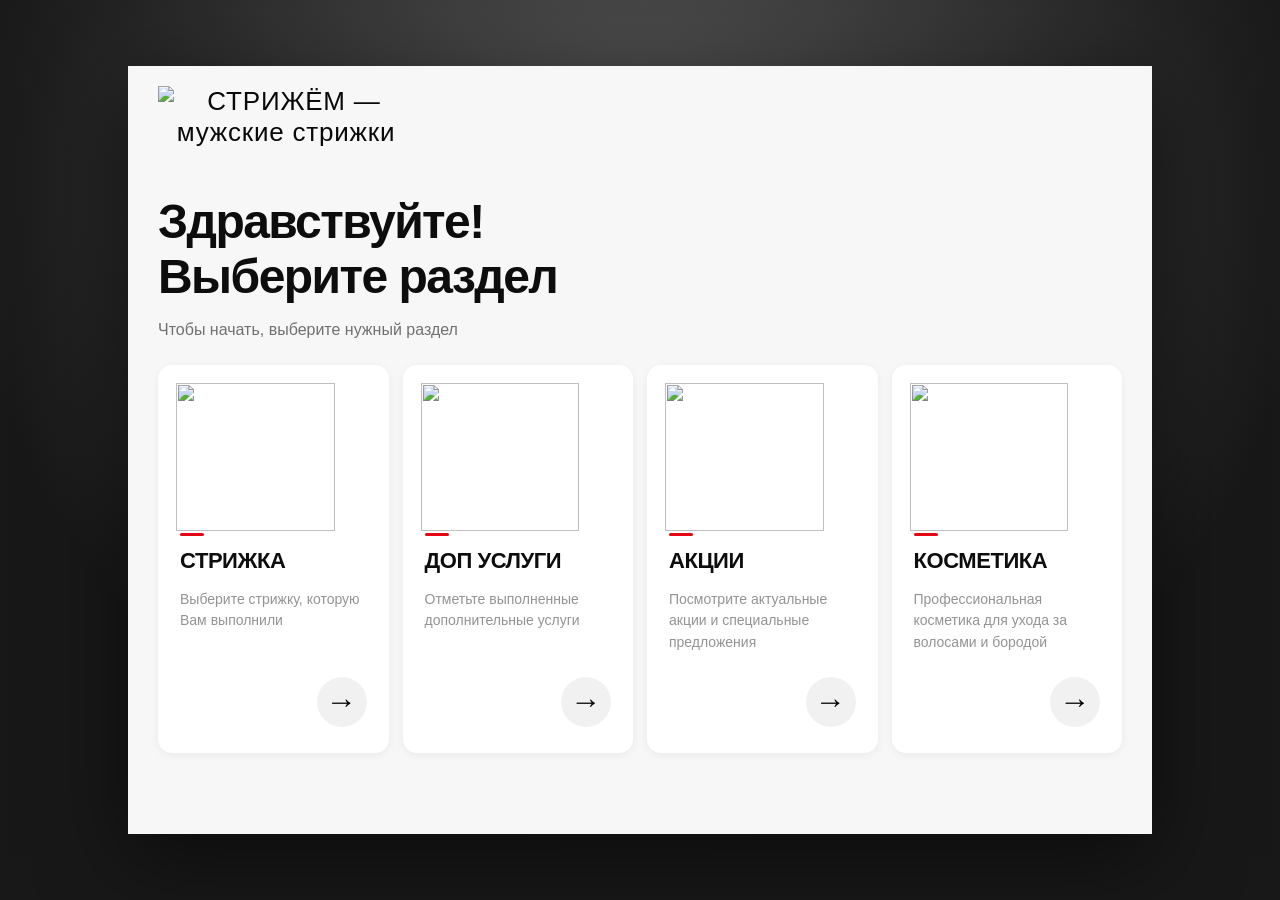
==== commit 9c223836: "Add files via upload" ====
--- a/index.html
+++ b/index.html
@@ -1 +1,16 @@
-<!doctype html><html lang="ru"><head><meta charset="utf-8" /><meta name="viewport" content="width=device-width,initial-scale=1" /><title>СТРИЖЁМ — терминал самообслуживания</title><style>*{box-sizing:border-box}html,body{margin:0;min-height:100%;background:#232323;color:#191919;font-family:Arial,sans-serif}button,input{font:inherit}.stage{min-height:100vh;display:grid;place-items:center;padding:24px;background:radial-gradient(circle at 50% 20%,#555,#181818 70%)}.terminal{width:min(1024px,100vw);aspect-ratio:4/3;background:#ececeb;position:relative;overflow:hidden;box-shadow:0 22px 80px #0008;display:flex;flex-direction:column}.topbar{height:82px;flex:none;background:#30302f;color:#fff;display:grid;grid-template-columns:270px 1fr 180px;align-items:center;padding:0 34px;border-bottom:5px solid #d9292f}.brand{border:0;background:transparent;color:#fff;display:flex;align-items:center;gap:13px;font-family:Arial;font-size:26px;letter-spacing:.8px;cursor:pointer}.brand-mark{width:44px;height:44px;display:grid;place-items:center;border:3px solid #d9292f;color:#d9292f;transform:rotate(-7deg);font-size:30px}.progress{text-align:center;text-transform:uppercase;letter-spacing:2px;font-size:13px;color:#c8c8c4}.help{height:42px;border:1px solid #777;background:transparent;color:#fff;border-radius:4px;cursor:pointer}.content{flex:1;padding:22px 42px 94px;overflow:hidden}.hero{text-align:center;margin:2px 0 22px}.hero p,.title p{margin:0 0 5px;color:#d9292f;text-transform:uppercase;font-weight:bold;letter-spacing:2.5px;font-size:13px}.hero h1,.title h2,.success h1{font-family:Arial;margin:0;font-size:39px;line-height:1.05;font-weight:400}.home-grid{display:grid;grid-template-columns:1.5fr 1fr;grid-template-rows:210px 210px;gap:16px}.home-card{position:relative;border:0;background:#fff;padding:28px;text-align:left;display:flex;flex-direction:column;justify-content:flex-end;box-shadow:inset 0 0 0 1px #d4d4d0;cursor:pointer;overflow:hidden}.home-card:after{content:"→";position:absolute;right:24px;bottom:26px;font-size:27px}.home-card.primary{grid-row:1/3;background:#d9292f;color:#fff}.home-card b{font-family:Arial;font-size:29px;font-weight:400}.home-card small{font-size:17px;margin-top:4px;opacity:.7}.home-icon{position:absolute;right:30px;top:15px;font-family:Arial;font-size:91px;opacity:.16}.primary .home-icon{font-size:190px;right:45px;top:30px}.title{text-align:center;margin:0 0 18px}.title h2{font-size:31px}.cards{display:grid;grid-template-columns:repeat(4,1fr);gap:13px}.product{height:213px;border:0;background:#fff;padding:0;position:relative;cursor:pointer;box-shadow:inset 0 0 0 1px #d3d3cf}.picture{display:grid;place-items:center;height:148px;background:#f8f8f6}.picture img{width:138px;height:138px;object-fit:contain}.product-info{height:65px;background:#30302f;color:#fff;display:flex;align-items:center;justify-content:space-between;padding:0 14px}.product-info b{font-size:18px}.product-info em,.extra-card em{font-style:normal;color:#ff555a;font-weight:bold}.promo-grid{display:grid;grid-template-columns:1fr 1fr;gap:22px;margin-top:28px}.promo{height:360px;border:0;background:#fff;padding:0;display:grid;grid-template-columns:45% 55%;cursor:pointer;text-align:left;overflow:hidden;box-shadow:inset 0 0 0 1px #d2d2cf}.promo img{width:100%;height:100%;object-fit:cover}.promo span{display:flex;flex-direction:column;justify-content:center;padding:25px}.promo i{font-style:normal;color:#d9292f;text-transform:uppercase;font-weight:bold;font-size:13px}.promo b{font-family:Arial;font-size:28px;margin:11px 0}.promo strong{font-size:31px}.promo small{font-size:14px;line-height:1.3;margin-top:12px;color:#696966}.extra-grid{display:grid;grid-template-columns:repeat(4,1fr);gap:10px}.extra-card{height:102px;background:#fff;border:1px solid #d1d1ce;padding:12px 12px 12px 54px;text-align:left;position:relative;cursor:pointer;display:flex;flex-direction:column;justify-content:center}.extra-card.selected{background:#d9292f;color:#fff;border-color:#d9292f}.extra-symbol{position:absolute;left:15px;top:50%;transform:translateY(-50%);width:27px;height:27px;border:2px solid currentColor;border-radius:50%;display:grid;place-items:center;font-weight:bold}.extra-card b{font-size:16px;line-height:1.05}.extra-card em{margin-top:7px}.selected em{color:#fff}.selection-note{text-align:center;margin-top:13px;color:#777}.lead{text-align:center;margin-top:-9px;color:#666}.phone-layout{display:grid;grid-template-columns:1fr 360px;gap:60px;align-items:center;width:800px;margin:18px auto}.phone-value{height:88px;background:#fff;border-bottom:4px solid #30302f;display:flex;align-items:center;justify-content:center;font-size:32px;color:#aaa;letter-spacing:2px}.phone-value.filled{color:#222}.policy,.skip{border:0;background:transparent;text-decoration:underline;color:#5c5c59;display:block;margin:18px auto;cursor:pointer}.skip{color:#d9292f}.keypad{display:grid;grid-template-columns:repeat(3,1fr);gap:8px}.keypad button{height:64px;border:0;background:#fff;font-family:Arial;font-size:25px;cursor:pointer}.keypad .key-clear{font-family:Optima;font-size:15px;color:#d9292f}.source-grid{width:760px;margin:38px auto;display:grid;grid-template-columns:1fr 1fr;gap:13px}.source-grid button{height:77px;border:1px solid #d2d2cf;background:#fff;text-align:left;padding:0 24px;font-size:20px;cursor:pointer}.source-grid span{color:#d9292f;font-weight:bold;margin-right:20px}.rate-columns{width:810px;margin:70px auto;display:grid;grid-template-columns:1fr 1fr;gap:50px}.rate-columns h3{text-align:center;text-transform:uppercase;letter-spacing:1px}.masters,.stars{display:flex;justify-content:center;gap:10px}.masters button{width:82px;height:82px;border:1px solid #ccc;background:#fff;font-family:Arial;font-size:31px;cursor:pointer}.masters button.active{background:#d9292f;color:#fff}.stars button{border:0;background:transparent;font-size:50px;color:#bbb;padding:0;cursor:pointer}.stars button.active{color:#d9292f}.checkout{display:grid;grid-template-columns:1.3fr .85fr;gap:25px}.receipt{background:#fff;padding:18px 25px;height:400px;overflow:auto}.receipt>div{display:flex;justify-content:space-between;padding:13px 0;border-bottom:1px solid #e4e4e1;font-size:17px}.receipt .receipt-head{text-transform:uppercase;font-size:12px;color:#777;font-weight:bold}.promo-code{border:0;background:transparent;color:#d9292f;font-weight:bold;margin-top:20px;cursor:pointer}.pay-panel{background:#30302f;color:#fff;padding:25px;text-align:center}.pay-panel small{letter-spacing:2px;color:#aaa}.total{font-family:Arial;font-size:52px;background:transparent;border:0;color:#fff;display:block;width:100%;margin:9px 0}.bonus{width:100%;height:48px;border:1px solid #777;background:transparent;color:#fff;cursor:pointer}.pay-methods{display:grid;gap:8px;margin-top:22px}.pay-methods button,.modal-action,.success button{height:55px;border:0;background:#d9292f;color:#fff;font-family:Arial;font-size:20px;cursor:pointer}.footer{position:absolute;left:0;right:0;bottom:0;height:78px;background:#fff;border-top:1px solid #d0d0cd;display:grid;grid-template-columns:210px 1fr 210px;align-items:center;padding:0 42px}.footer button{height:50px;border:0;cursor:pointer}.back{background:#e5e5e2;color:#202020;font-weight:bold}.next{background:#d9292f;color:#fff;font-family:Arial;font-size:18px}.next:disabled{background:#c4c4c1}.order-mini{text-align:center;display:flex;justify-content:center;gap:14px}.order-mini span{color:#777}.success{text-align:center;padding-top:80px}.success-mark{width:105px;height:105px;border-radius:50%;display:grid;place-items:center;margin:auto;background:#d9292f;color:#fff;font-size:58px}.success p{color:#d9292f;text-transform:uppercase;letter-spacing:3px;font-weight:bold;margin:25px 0 6px}.success h1{font-size:58px}.success span{display:block;font-size:20px;margin:20px}.success button{width:300px;margin-top:20px}.overlay{position:absolute;inset:0;background:#000a;display:grid;place-items:center;z-index:10}.modal{width:560px;max-height:640px;background:#f2f2ef;padding:38px;position:relative;text-align:center}.modal h2{font-family:Arial;font-size:29px;font-weight:400}.modal-close{position:absolute;right:13px;top:9px;border:0;background:transparent;font-size:35px;cursor:pointer}.legal{text-align:left;line-height:1.5;font-size:17px;color:#51514f}.modal-action{width:100%;margin-top:20px}.promo-input{height:67px;border:2px solid #333;background:#fff;width:100%;font-size:25px;text-align:center;text-transform:uppercase}.footer-space{display:block}@media(max-width:900px){.stage{padding:0}.terminal{width:100vw;height:75vw}.content{transform-origin:top left}.topbar{grid-template-columns:240px 1fr 160px}} .terminal{background:#f3f3f2}.topbar{height:100px;background:transparent;color:#111;border:0;padding:16px 34px;grid-template-columns:300px 1fr 180px}.progress{display:none}.brand{color:#090909;gap:10px;align-items:flex-start}.brand-mark{width:55px;height:55px;border:1.5px solid #e1000f;border-radius:7px;color:#111;transform:none;font-family:Arial;font-size:35px}.brand>span:last-child{display:flex;flex-direction:column;text-align:left}.brand b{font-family:Arial;font-size:30px;font-weight:400;line-height:1}.brand small{font-family:Arial;font-size:8px;letter-spacing:2px;margin-top:7px;text-align:center}.help{background:#fff;color:#111;border:1px solid #dededc;border-radius:7px;font-weight:bold}.help:before{content:'?';display:inline-grid;place-items:center;border:2px solid #111;width:20px;height:20px;border-radius:50%;margin-right:8px}.content{padding:18px 34px 88px}.hero{text-align:left;margin:10px 0 24px}.hero h1{font-family:Arial,sans-serif;font-weight:700;text-transform:none;font-size:42px;line-height:1.08}.hero p{font-family:Arial,sans-serif;color:#666;text-transform:none;letter-spacing:0;font-size:16px;margin-top:12px}.home-grid{grid-template-columns:repeat(4,1fr);grid-template-rows:385px;gap:14px}.home-card,.home-card.primary{grid-row:auto;background:#fff;color:#111;border-radius:11px;padding:22px;justify-content:flex-start;box-shadow:0 1px 6px #00000012;text-align:left}.home-card:after{display:none}.home-card .home-icon,.primary .home-icon{position:static;height:145px;font-family:Arial;font-size:82px;display:grid;place-items:center;opacity:1;color:#111}.home-card i{width:25px;height:3px;background:#e1000f;margin:4px 0 14px}.home-card b{font-family:Arial;font-size:23px;font-weight:800}.home-card small{font-family:Arial;font-size:14px;line-height:1.45;color:#666;margin-top:10px}.home-card strong{position:absolute;right:22px;bottom:20px;width:50px;height:50px;border-radius:50%;background:#f1f1f0;display:grid;place-items:center;font-size:26px}.title{text-align:left;margin:2px 0 14px;display:flex;flex-direction:column-reverse}.title h2{font-family:Arial;font-size:31px;font-weight:750;text-transform:none}.title p{font-family:Arial;color:#6a6a68;text-transform:none;letter-spacing:0;font-size:15px;margin-top:8px}.cards{gap:11px}.product{height:205px;border-radius:10px;overflow:hidden;border:1px solid #dededb;box-shadow:none;text-align:left}.product.selected{border:1.5px solid #e1000f;background:#fff7f7}.product .check{display:none;position:absolute;z-index:2;right:12px;top:12px;width:26px;height:26px;border-radius:50%;background:#e1000f;color:#fff;text-align:center;line-height:26px}.product.selected .check{display:block}.picture{height:137px;background:transparent}.picture img{width:128px;height:128px}.product-info{height:68px;background:transparent;color:#111;display:flex;flex-direction:column;align-items:flex-start;justify-content:center;padding:0 16px}.product-info b{font-family:Arial;font-size:15px}.product-info em{font-family:Arial;font-size:17px;color:#111;margin-top:5px}.product.selected .product-info em{color:#e1000f}.extra-grid{gap:10px}.extra-card{border:1px solid #ddd;border-radius:9px}.extra-card.selected{background:#fff5f5;color:#111;border-color:#e1000f}.selected em{color:#e1000f}.phone-value,.keypad button,.source-grid button,.receipt{border-radius:8px}.footer{height:78px;background:transparent;border:0;padding:0 34px;grid-template-columns:140px 1fr 215px}.back{background:#fff;border:1px solid #ddd!important;border-radius:6px}.next{border-radius:6px;background:#e60012}.steps{display:flex;align-items:flex-start;justify-content:center;gap:17px}.steps span{position:relative;min-width:55px;text-align:center;color:#777}.steps span:not(:last-child):after{content:'····';position:absolute;left:48px;top:1px;letter-spacing:3px;color:#aaa}.steps b{display:grid;place-items:center;width:28px;height:28px;border-radius:50%;background:#dededc;color:#333;margin:0 auto 4px}.steps small{font-size:10px;white-space:nowrap}.steps .active b{background:#e1000f;color:#fff}.steps .active small{color:#e1000f}.checkout{gap:34px}.receipt,.pay-panel{border-radius:9px}.pay-panel{background:#fff;color:#111;box-shadow:0 1px 7px #0001}.total{color:#111}.bonus{color:#111;border-color:#ddd}.success-mark{background:#fff;color:#11ad4c;box-shadow:0 3px 10px #0002}.success p{color:#111}.success h1{font-family:Arial;text-transform:none}.modal{border-radius:12px;background:#f5f5f4}.modal h2{font-family:Arial;font-weight:800}.promo-grid .promo{border-radius:10px}.extras-layout{display:grid;grid-template-columns:1fr 210px;gap:14px}.extras-layout .extra-grid{display:grid;grid-template-columns:repeat(3,1fr)}.extras-layout .extra-card{height:95px;padding:10px;display:grid;grid-template-columns:45px 1fr 72px;align-items:center}.extra-card img{width:42px;height:42px;object-fit:contain}.extra-copy{display:flex;flex-direction:column}.extra-copy b{font-size:13px}.extra-copy em{font-size:13px;margin-top:6px}.counter{background:#f7f7f6;border:1px solid #ddd;border-radius:6px;padding:9px 6px;text-align:center}.counter strong{color:#e1000f;margin:0 6px}.order-aside{background:#fff;border:1px solid #ddd;border-radius:9px;padding:18px;display:flex;flex-direction:column;max-height:410px}.order-aside h3{margin:0 0 12px;padding-bottom:12px;border-bottom:1px solid #ddd}.order-aside>div{display:flex;justify-content:space-between;gap:8px;padding:10px 0;border-bottom:1px solid #eee;font-size:12px}.order-aside footer{margin-top:auto;display:flex;flex-direction:column;border-top:1px solid #ddd;padding-top:12px}.order-aside strong{font-size:26px;color:#e1000f;margin-top:5px}.phone-screen,.source-screen,.rating-screen{display:grid;grid-template-columns:1fr 1fr;gap:25px;height:100%}.phone-screen .title{margin-top:34px}.phone-screen .title h2{font-size:37px;max-width:440px}.phone-screen .phone-value{height:82px;border:1.5px solid #e1000f;font-size:27px}.consent{border:0;background:transparent;text-align:left;font-size:14px;margin:10px 0;cursor:pointer}.consent:first-letter{background:#e1000f;color:#fff}.phone-screen .keypad{width:340px;gap:5px}.phone-screen .keypad button{height:57px}.bonus-art,.source-art,.rating-art{position:relative;overflow:hidden}.bonus-art img,.source-art img,.rating-art img{position:absolute;width:920px;max-width:none}.bonus-art img{right:-75px;top:-165px}.bonus-art>div{position:absolute;z-index:2;right:50px;top:70px;background:#fff;border-radius:28px;padding:13px 22px;display:flex;flex-direction:column;box-shadow:0 2px 8px #0001}.bonus-art b{font-size:31px;color:#e1000f}.source-screen{grid-template-columns:2fr 1.25fr}.source-grid{width:auto;margin:15px 0;grid-template-columns:repeat(3,1fr);gap:10px}.source-grid button{height:125px;text-align:center;padding:12px;display:flex;flex-direction:column;justify-content:center;align-items:center;border:1px solid #ddd;border-radius:9px}.source-grid span{font-size:28px;margin:0 0 10px;color:#e1000f}.source-grid b{font-size:13px}.source-art img{right:-60px;top:-185px;width:900px}.rating-screen{grid-template-columns:1.15fr .85fr}.rating-screen .rate-columns{display:flex;flex-direction:column;width:auto;margin:35px 0;gap:25px}.rating-screen .rate-columns>div{border-bottom:1px solid #ddd;padding-bottom:22px}.rating-screen .rate-columns h3{text-align:left;text-transform:none;font-size:22px}.rating-screen .masters{justify-content:flex-start}.rating-screen .masters button{width:120px;height:105px;border-radius:10px;font-size:48px}.rating-screen .stars{justify-content:flex-start}.rating-screen .stars button{font-size:55px}.rating-screen p{color:#777}.rating-screen p span{float:right}.rating-art img{right:-55px;top:-140px;width:930px}.payment-screen{display:grid;grid-template-columns:1fr 1.15fr;gap:28px}.payment-screen .receipt{height:420px}.payment-screen .receipt-total{margin-top:20px;border-top:1px dashed #ccc;align-items:center}.receipt-total span{display:flex;flex-direction:column}.receipt-total small{font-weight:normal;color:#777;margin-top:5px}.receipt-total strong{font-size:29px}.payment-screen .pay-panel{padding:0;background:transparent;box-shadow:none;text-align:left}.promo-row,.bonus-row{width:100%;height:70px;border:1px solid #ddd;background:#fff;border-radius:8px;margin-bottom:8px;display:grid;grid-template-columns:55px 1fr 100px;align-items:center;text-align:left;padding:8px 15px}.promo-row>span,.bonus-row>span{font-size:25px}.promo-row b,.bonus-row b{display:flex;flex-direction:column}.promo-row small,.bonus-row small{font-weight:normal;color:#777;margin-top:3px}.bonus-row small{color:#13a74b}.promo-row em{font-style:normal;background:#eee;padding:9px;font-size:11px}.bonus-row i{width:45px;height:24px;background:#e1000f;border-radius:20px}.pay-panel h3{font-size:14px;margin:12px 0}.payment-screen .pay-methods{gap:6px;margin:0}.payment-screen .pay-methods button{height:57px;background:#fff;color:#111;border:1px solid #e0e0de;border-radius:7px;display:grid;grid-template-columns:55px 1fr 20px;text-align:left;align-items:center;padding:6px 14px}.pay-methods button>span{font-size:24px}.pay-methods button b{display:flex;flex-direction:column;font-family:Arial;font-size:14px}.pay-methods button small{color:#777;font-weight:normal;margin-top:3px}.pay-methods button em{font-size:25px;font-style:normal}.e-receipt{border:1px solid #e1000f;border-radius:7px;margin-top:8px;padding:10px;font-size:11px}.e-receipt button{height:38px;width:100%;background:#fff;border:1px solid #ddd;text-align:left;margin:5px 0}.e-receipt>span{display:block;text-align:center}.success{padding-top:0}.success-mark{width:75px;height:75px;font-size:45px}.success h1{font-size:31px;margin-top:14px}.success p{margin:5px 0 14px;color:#777;text-transform:none;letter-spacing:0}.qr-grid{display:grid;grid-template-columns:1fr 1fr;gap:15px;width:500px;margin:auto}.qr-grid>div{height:270px;background:#fff;border:1px solid #ddd;border-radius:8px;padding:15px;display:flex;flex-direction:column;align-items:center}.qr-grid h3{margin:0 0 4px}.qr-grid span,.qr-grid small{font-size:11px;color:#666}.fake-qr{width:130px;height:130px;margin:12px;background:repeating-conic-gradient(#111 0 25%,#fff 0 50%) 0/12px 12px;border:8px solid #fff;box-shadow:0 0 0 5px #111}.fake-qr.alt{background:repeating-conic-gradient(#111 0 25%,#fff 0 50%) 3px 5px/15px 15px}.afterpay{width:610px;height:65px;margin:12px auto;background:#fff;border:1px solid #ddd;border-radius:8px;display:grid;grid-template-columns:1fr 1fr;align-items:center;text-align:left;padding:10px 25px}.afterpay span{font-size:12px;color:#777}.success>button{position:absolute;right:34px;bottom:16px;width:215px;height:50px}.stage{padding:0;width:100vw;height:100vh;overflow:hidden;display:grid;place-items:center}.terminal-shell{position:relative;flex:none}.terminal{position:absolute;left:0;top:0;width:1024px;height:768px;aspect-ratio:auto;transform-origin:top left;font-family:Manrope,Arial,sans-serif;color:#151515}.brand{grid-column:1;width:290px;height:68px;background:none;justify-content:flex-start}.brand-logo{display:block;width:255px;height:64px;object-fit:contain;object-position:left center}.help{grid-column:3;width:180px}.topbar{grid-template-columns:300px 1fr 180px}.cards{grid-template-columns:repeat(4,1fr)!important;gap:10px!important}.product{height:230px!important}.product .picture{height:162px!important;overflow:hidden!important;background:#f2f2f2;display:grid;place-items:center;position:relative}.product .picture img{visibility:visible;width:100%!important;height:100%!important;object-fit:contain!important;object-position:center!important;transform:scale(.72);transform-origin:center}.product-info{height:68px!important;position:relative;z-index:2;background:#fff!important}.extra-card img{width:48px!important;height:64px!important;object-fit:contain!important;border-radius:6px;background:#f2f2f2}.extras-layout .extra-card{grid-template-columns:48px minmax(78px,1fr) 62px!important;gap:7px;padding:8px!important}.extra-copy{min-width:0;text-align:left}.extra-copy b{font-size:10.5px!important;line-height:1.08;white-space:normal;overflow-wrap:normal}.extra-copy em{position:static!important;display:block;margin-top:5px!important;font-size:11px!important}.counter{white-space:nowrap;padding:8px 3px!important}.counter strong{margin:0 3px!important}.promo img{object-fit:contain!important;background:#f2f2f2;padding:8px}.bonus-drawing,.source-drawing,.chair-drawing{position:relative;height:100%;overflow:hidden}.loyalty-card{position:absolute;right:30px;top:145px;width:385px;height:225px;background:linear-gradient(145deg,#111,#292929);border-radius:17px;transform:rotate(10deg);color:#fff;padding:30px;box-shadow:0 20px 30px #0003}.mini-brand{font-size:23px}.mini-brand b{margin-left:8px}.loyalty-card>span{display:block;margin-top:40px;font-size:20px}.bonus-stars{color:#fff;font-size:31px;letter-spacing:8px;margin-top:13px;text-shadow:0 0 0 #e30613}.bonus-bubble{position:absolute;right:40px;top:42px;background:#fff;border-radius:30px;padding:14px 28px;z-index:2;box-shadow:0 3px 10px #0002;text-align:center}.bonus-bubble:after{content:'';position:absolute;bottom:-20px;left:50%;border:12px solid transparent;border-top-color:#fff}.bonus-bubble b{display:block;color:#e30613;font-size:35px}.bonus-bubble span{font-size:19px}.coin-stack{position:absolute;left:45px;bottom:48px;z-index:3}.coin-stack i,.coin-stack b{display:block;width:118px;height:28px;border-radius:50%;background:#e30613;border:5px solid #222;color:transparent;margin-top:-12px}.coin-stack b{position:absolute;left:92px;bottom:-5px;width:75px;height:75px;color:#fff;font-size:38px;display:grid;place-items:center}.dot{position:absolute;width:10px;height:10px;border-radius:50%;background:#e30613}.d1{left:25px;top:170px}.d2{right:15px;top:125px}.d3{left:90px;top:80px;background:#222}.source-drawing{margin-top:35px}.lens{position:absolute;width:210px;height:210px;border:9px solid #191919;border-radius:50%;left:70px;top:125px;background:#fff;display:grid;place-items:center;box-shadow:inset 0 0 0 10px #eee}.lens span{font-size:80px}.lens-handle{position:absolute;width:145px;height:35px;background:#191919;border-radius:20px;transform:rotate(48deg);left:240px;top:320px}.orbit{position:absolute;width:60px;height:60px;background:#fff;border-radius:50%;display:grid;place-items:center;box-shadow:0 2px 9px #0002;font-style:normal}.o1{left:40px;top:65px;color:#e30613}.o2{left:265px;top:60px}.o3{left:335px;top:210px;color:#e30613}.o4{left:20px;top:335px}.o5{left:260px;top:390px}.chair-drawing{margin-top:25px}.mirror{position:absolute;right:25px;top:35px;width:150px;height:225px;border:10px solid #191919;border-radius:50%;background:linear-gradient(130deg,#fff,#ddd)}.shelf{position:absolute;right:8px;top:250px;width:195px;height:11px;background:#191919}.shelf i{position:absolute;bottom:8px;right:55px;width:20px;height:70px;background:#e30613;border-radius:8px}.shelf i+ i{right:25px;height:85px;background:#222}.chair-head{position:absolute;left:85px;top:135px;width:95px;height:50px;background:#202020;border-radius:25px}.chair-back{position:absolute;left:65px;top:185px;width:165px;height:190px;background:#171717;border-radius:45px 45px 20px 20px;transform:rotate(-4deg);box-shadow:inset 12px 0 #2b2b2b}.chair-seat{position:absolute;left:95px;top:350px;width:190px;height:70px;background:#1c1c1c;border-radius:30px}.chair-base{position:absolute;left:163px;top:410px;width:55px;height:120px;background:#222}.chair-base:after{content:'';position:absolute;width:230px;height:28px;border-radius:50%;background:#111;left:-85px;bottom:-15px}.plant{position:absolute;right:45px;bottom:60px;font-size:75px;color:#222}.rating-screen{background:#f7f7f7;margin:-8px -12px -12px;padding:8px 12px 12px;border-radius:10px}.chair-drawing{margin-top:0!important;display:grid;place-items:center;background:#f7f7f7}.chair-drawing img{width:100%;height:100%;object-fit:contain;mix-blend-mode:darken;filter:contrast(1.02)}.payment-screen .promo-row{grid-template-columns:45px 1fr 88px!important;gap:10px}.promo-row label{display:grid;grid-template-columns:auto 1fr;align-items:center;gap:10px}.promo-row input{height:38px;border:1px solid #ddd;border-radius:5px;padding:0 10px;text-transform:uppercase;background:#fafafa;min-width:0}.promo-row>button{height:38px;border:0;background:#eee;font-size:11px}.payment-screen .bonus-row{grid-template-columns:45px 1fr 52px 78px!important;gap:8px}.bonus-toggle{width:48px!important;height:26px!important;border:0;background:#bbb!important;border-radius:20px;padding:3px;cursor:pointer}.bonus-toggle i{display:block!important;width:20px!important;height:20px!important;border-radius:50%;background:#fff!important;transition:.2s}.bonus-toggle.on{background:#e1000f!important}.bonus-toggle.on i{transform:translateX(22px)}.bonus-change{height:34px;border:1px solid #ddd;background:#fff;border-radius:5px;font-size:10px}.e-receipt{padding:8px!important}.e-receipt>small{display:block;color:#777;margin:2px 0 5px}.e-receipt label{height:40px;background:#fff;border:1px solid #ddd;display:grid;grid-template-columns:0 24px 1fr 145px;align-items:center;gap:6px;padding:4px 7px;cursor:pointer}.e-receipt label.selected{border-color:#e1000f}.e-receipt label>input[type=radio]{opacity:0;width:0}.e-receipt label>input:last-child{height:29px;border:1px solid #ddd;border-radius:4px;padding:0 7px;min-width:0}.e-receipt>em{display:block;text-align:center;font-style:normal;margin:2px}.e-receipt label b{white-space:nowrap;font-size:10px}.ticket-icon{position:relative;width:34px;height:25px;background:#9b9b9b;color:#fff;display:grid;place-items:center;font-size:14px!important;font-weight:800;border-radius:3px}.ticket-icon:before,.ticket-icon:after{content:'';position:absolute;top:8px;width:9px;height:9px;border-radius:50%;background:#fff}.ticket-icon:before{left:-5px}.ticket-icon:after{right:-5px}.bonus-icon{width:34px;height:34px;border-radius:50%;background:#09ab45;color:#fff;display:grid;place-items:center;font-size:19px!important}.method-icon{position:relative;display:block;width:34px;height:28px}.card-icon{border:3px solid #111;border-radius:4px}.card-icon:before{content:'';position:absolute;left:0;right:0;top:6px;border-top:3px solid #111}.card-icon:after{content:'';position:absolute;left:5px;bottom:4px;width:8px;border-top:2px solid #111}.cash-icon{border:3px solid #111;border-radius:3px}.cash-icon:before{content:'';position:absolute;inset:4px;border:2px solid #111;border-radius:50%}.cash-icon:after{content:'';position:absolute;inset:-3px;border:2px solid #111;border-radius:8px}.sbp-icon{width:38px;height:34px}.sbp-icon i{position:absolute;width:0;height:0;border-top:8px solid transparent;border-bottom:8px solid transparent}.sbp-icon i:nth-child(1){left:4px;top:2px;border-left:14px solid #ef412f;transform:rotate(30deg)}.sbp-icon i:nth-child(2){left:14px;top:10px;border-left:14px solid #20b258;transform:rotate(150deg)}.sbp-icon i:nth-child(3){left:4px;top:18px;border-left:14px solid #623eb7;transform:rotate(-30deg)}.receipt-icon{position:relative;display:block!important;width:18px!important;height:22px}.phone-icon{border:2px solid #111;border-radius:3px}.phone-icon:after{content:'';position:absolute;left:5px;bottom:2px;width:5px;border-top:2px solid #111}.mail-icon{width:22px!important;height:16px;border:2px solid #111}.mail-icon:before,.mail-icon:after{content:'';position:absolute;top:2px;width:12px;border-top:2px solid #111}.mail-icon:before{left:0;transform:rotate(32deg)}.mail-icon:after{right:0;transform:rotate(-32deg)}.supplied-icon{width:38px!important;height:38px!important;display:grid!important;place-items:center}.supplied-icon img{width:38px;height:38px;object-fit:contain;mix-blend-mode:multiply}.cash-supplied img{width:42px;height:34px}.sbp-icon{width:38px!important;height:38px!important;background:none!important;overflow:hidden}.sbp-icon i{display:block!important;position:absolute;width:0;height:0;border-top:8px solid transparent;border-bottom:8px solid transparent}.sbp-icon i:nth-child(1){left:3px;top:2px;border-left:15px solid #ef412f;transform:rotate(30deg)}.sbp-icon i:nth-child(2){left:14px;top:10px;border-left:15px solid #22b34b;transform:rotate(150deg)}.sbp-icon i:nth-child(3){left:3px;top:20px;border-left:15px solid #6540a4;transform:rotate(-30deg)}.cash-icon{width:38px!important;height:26px!important;border:2.5px solid #111!important;border-radius:2px!important;background:none!important;transform:none}.cash-icon:before{display:block!important;content:'₽';position:absolute;inset:4px 10px;border:2px solid #111;border-radius:50%;font:700 11px/14px Arial;text-align:center}.cash-icon:after{display:block!important;content:'';position:absolute;left:3px;right:3px;top:-7px;height:4px;border:2px solid #111;border-bottom:0;border-radius:2px 2px 0 0}.sbp-icon,.cash-icon{box-sizing:border-box;flex:0 0 42px!important;width:42px!important;height:42px!important;border:0!important;border-radius:0!important;transform:none!important;background-color:transparent!important;background-position:center!important;background-repeat:no-repeat!important;overflow:visible!important}.sbp-icon{background-image:url('[data-uri]')!important;background-size:42px 42px!important}.sbp-icon i{display:none!important}.cash-icon{background-image:url('[data-uri]')!important;background-size:42px 42px!important}.cash-icon:before,.cash-icon:after{display:none!important;content:none!important}:root{  --terminal-font:"Inter",sans-serif;  --terminal-ink:#0d0d0d;  --terminal-muted:#707070;  --terminal-red:#e30613;  --terminal-bg:#f7f7f7;  --terminal-card:#fff;  --terminal-radius:14px;  --terminal-shadow:0 2px 10px rgba(0,0,0,.055);}.terminal,.terminal *{font-family:var(--terminal-font)!important}.terminal{color:var(--terminal-ink);background:var(--terminal-bg)}.help,.progress,.language-switch,.terminal-about,.usage-rules{display:none!important}.topbar{height:104px!important;min-height:104px!important;padding:20px 30px 0!important;background:var(--terminal-bg)!important;border:0!important;display:flex!important;align-items:flex-start!important;justify-content:flex-start!important}.brand{width:260px!important;height:68px!important;padding:0!important;border:0!important;background:transparent!important;box-shadow:none!important}.brand-logo{width:256px!important;height:65px!important;object-fit:contain!important;object-position:left top!important}.content{background:var(--terminal-bg)}.screen-home .content{padding:24px 30px 0!important;overflow:visible!important}.screen-home .hero{margin:0!important;text-align:left!important}.screen-home .hero h1{margin:0!important;font-size:48px!important;line-height:1.15!important;letter-spacing:-1.55px!important;font-weight:700!important;text-transform:none!important}.screen-home .hero p{margin:15px 0 0!important;font-size:16px!important;line-height:1.4!important;letter-spacing:0!important;color:var(--terminal-muted)!important;font-weight:400!important;text-transform:none!important}.screen-home .home-grid{margin-top:23px!important;display:grid!important;grid-template-columns:repeat(4,minmax(0,1fr))!important;grid-template-rows:388px!important;gap:14px!important}.screen-home .home-card{position:relative!important;height:388px!important;min-height:0!important;padding:0 22px!important;border:0!important;border-radius:var(--terminal-radius)!important;background:var(--terminal-card)!important;box-shadow:var(--terminal-shadow)!important;text-align:left!important;overflow:hidden!important;transform:none!important}.screen-home .home-card:hover{transform:none!important;box-shadow:0 3px 12px rgba(0,0,0,.075)!important}.screen-home .home-card-art{position:absolute!important;left:18px!important;right:18px!important;top:18px!important;width:calc(100% - 36px)!important;height:148px!important;object-fit:contain!important;mix-blend-mode:multiply!important}.screen-home .home-icon{display:none!important}.screen-home .home-card i{position:absolute!important;left:22px!important;top:168px!important;width:24px!important;height:3px!important;margin:0!important;background:var(--terminal-red)!important;border-radius:4px!important}.screen-home .home-card b{position:absolute!important;left:22px!important;right:18px!important;top:184px!important;font-size:22px!important;line-height:1.12!important;letter-spacing:-.45px!important;font-weight:700!important;color:var(--terminal-ink)!important}.screen-home .home-card small{position:absolute!important;left:22px!important;right:18px!important;top:214px!important;font-size:14px!important;line-height:1.55!important;letter-spacing:0!important;font-weight:400!important;color:#666!important}.screen-home .home-card strong{position:absolute!important;right:22px!important;bottom:26px!important;width:50px!important;height:50px!important;border-radius:50%!important;background:#f1f1f1!important;color:#050505!important;display:grid!important;place-items:center!important;font-size:31px!important;line-height:1!important;font-weight:400!important}.screen-haircuts .topbar{height:96px!important;min-height:96px!important;padding-top:16px!important}.screen-haircuts .brand,.screen-haircuts .brand-logo{height:62px!important}.screen-haircuts .brand-logo{width:238px!important}.screen-haircuts .content{padding:11px 30px 99px!important;overflow:visible!important}.screen-haircuts .title{margin:0 0 8px!important;display:flex!important;flex-direction:column-reverse!important;gap:0!important}.screen-haircuts .title h2{margin:0!important;font-size:36px!important;line-height:1.12!important;letter-spacing:-1.05px!important;font-weight:700!important;text-transform:none!important}.screen-haircuts .title p{margin:4px 0 0!important;font-size:15.5px!important;line-height:1.3!important;color:var(--terminal-muted)!important;font-weight:400!important;letter-spacing:0!important;text-transform:none!important}.screen-haircuts .cards{display:grid!important;grid-template-columns:repeat(4,minmax(0,1fr))!important;gap:12px 13px!important;margin:0!important}.screen-haircuts .product{height:231px!important;min-height:0!important;border:1px solid #e4e4e4!important;border-radius:12px!important;background:#fff!important;box-shadow:0 2px 8px rgba(0,0,0,.045)!important;overflow:hidden!important;transform:none!important}.screen-haircuts .product:focus,.screen-haircuts .product:focus-visible{outline:none!important}.screen-haircuts .product.selected{border:1.5px solid var(--terminal-red)!important;outline:none!important;background:#fff!important}.screen-haircuts .product .picture{height:160px!important;background:#fff!important;display:grid!important;place-items:center!important;overflow:hidden!important}.screen-haircuts .product .picture img{visibility:visible!important;width:154px!important;height:154px!important;object-fit:contain!important;object-position:center!important;transform:none!important;mix-blend-mode:normal!important}.screen-haircuts .product-info{height:71px!important;min-height:71px!important;padding:5px 16px 8px!important;background:#fff!important;display:block!important;text-align:left!important;position:relative!important}.screen-haircuts .product.selected .product-info{background:#fff8f8!important}.screen-haircuts .product-info b{display:block!important;font-size:16.5px!important;line-height:1.15!important;letter-spacing:-.15px!important;font-weight:700!important;white-space:nowrap!important}.screen-haircuts .product-info small{display:block!important;margin-top:2px!important;font-size:10.5px!important;line-height:1.1!important;color:#777!important;font-weight:400!important}.screen-haircuts .product-info em{display:block!important;position:absolute!important;left:16px!important;bottom:12px!important;margin:0!important;font-size:17px!important;line-height:1!important;font-style:normal!important;font-weight:700!important;color:#111!important}.screen-haircuts .product.selected .product-info em{color:var(--terminal-red)!important}.screen-haircuts .check{display:none!important;position:absolute!important;right:12px!important;top:12px!important;width:27px!important;height:27px!important;border-radius:50%!important;background:var(--terminal-red)!important;color:#fff!important;font-size:18px!important;line-height:27px!important;text-align:center!important;z-index:5!important}.screen-haircuts .product.selected .check{display:block!important}.screen-haircuts .footer{height:99px!important;min-height:99px!important;padding:0 30px 29px!important;background:var(--terminal-bg)!important;border:0!important;grid-template-columns:120px 1fr 120px!important;align-items:end!important}.screen-haircuts .back{width:120px!important;height:51px!important;border:0!important;border-radius:10px!important;background:#fff!important;box-shadow:var(--terminal-shadow)!important;font-size:14px!important;font-weight:700!important}.screen-haircuts .footer-space{width:120px!important}.screen-haircuts .steps{align-self:end!important;margin:0 auto 0!important;width:490px!important}.screen-haircuts .steps span{min-width:64px!important}.screen-haircuts .steps span:after{top:14px!important}.screen-haircuts .steps b{width:30px!important;height:30px!important;font-size:15px!important;line-height:30px!important;font-weight:700!important}.screen-haircuts .steps small{font-size:10.5px!important;line-height:1.15!important;font-weight:400!important;margin-top:6px!important;color:#777!important}.screen-extras .topbar{height:96px!important;min-height:96px!important;padding:16px 28px 0!important}.screen-extras .brand,.screen-extras .brand-logo{height:62px!important}.screen-extras .brand-logo{width:238px!important}.screen-extras .content{position:relative!important;padding:4px 22px 86px 28px!important;overflow:hidden!important}.screen-extras .upper-back{width:230px!important;height:44px!important;margin:0 0 16px!important;padding:0 16px!important;border:1px solid #e1e1e1!important;border-radius:9px!important;background:#fff!important;box-shadow:0 2px 8px rgba(0,0,0,.035)!important;color:#111!important;text-align:left!important;font-size:18px!important;line-height:1!important;font-weight:400!important;cursor:pointer!important;display:flex!important;align-items:center!important;justify-content:flex-start!important;white-space:nowrap!important}.screen-extras .upper-back span{display:inline!important;width:auto!important;margin-left:9px!important;font-size:12px!important;line-height:1!important;font-weight:700!important;vertical-align:0!important;white-space:nowrap!important}.screen-extras .title{margin:0 0 19px!important;display:flex!important;flex-direction:column-reverse!important;text-align:left!important}.screen-extras .title h2{margin:0!important;font-size:25px!important;line-height:1.12!important;letter-spacing:-.55px!important;font-weight:700!important;text-transform:none!important}.screen-extras .title p{margin:8px 0 0!important;font-size:13.5px!important;line-height:1.3!important;color:var(--terminal-muted)!important;font-weight:400!important;letter-spacing:0!important;text-transform:none!important}.screen-extras .extras-layout{position:relative!important;display:grid!important;grid-template-columns:minmax(0,1fr) 185px!important;gap:11px!important;margin:0!important}.screen-extras .extra-grid{display:grid!important;grid-template-columns:repeat(3,minmax(0,1fr))!important;grid-template-rows:repeat(4,97px)!important;gap:10px 11px!important;min-width:0!important}.screen-extras .extra-card{height:97px!important;min-width:0!important;padding:9px 10px!important;display:grid!important;grid-template-columns:53px minmax(0,1fr) 73px!important;gap:8px!important;align-items:center!important;border:1px solid #e2e2e2!important;border-radius:11px!important;background:#fff!important;box-shadow:0 2px 7px rgba(0,0,0,.035)!important;color:#111!important;cursor:pointer!important;overflow:hidden!important}.screen-extras .extra-card.selected{border:1.25px solid var(--terminal-red)!important;background:#fff7f7!important;color:#111!important}.screen-extras .extra-card:focus-visible{outline:2px solid rgba(227,6,19,.25)!important;outline-offset:1px!important}.screen-extras .extra-card>img{width:53px!important;height:72px!important;object-fit:contain!important;object-position:center!important;border-radius:0!important;background:#fff!important;mix-blend-mode:normal!important}.screen-extras .extra-copy{min-width:0!important;align-self:center!important;display:flex!important;flex-direction:column!important;text-align:left!important}.screen-extras .extra-copy b{font-size:11px!important;line-height:1.12!important;letter-spacing:-.12px!important;font-weight:700!important;white-space:normal!important;overflow-wrap:normal!important;word-break:normal!important}.screen-extras .extra-copy small{margin-top:2px!important;font-size:9px!important;line-height:1.15!important;color:#333!important;font-weight:400!important}.screen-extras .extra-copy em{position:static!important;display:block!important;margin-top:7px!important;font-size:12.5px!important;line-height:1!important;color:#111!important;font-style:normal!important;font-weight:700!important;white-space:nowrap!important}.screen-extras .extra-card.selected .extra-copy em{color:var(--terminal-red)!important}.screen-extras .counter{width:73px!important;height:37px!important;padding:0 4px!important;border:1px solid #e3e3e3!important;border-radius:8px!important;background:#fafafa!important;display:grid!important;grid-template-columns:20px 25px 20px!important;align-items:center!important;justify-content:center!important;white-space:nowrap!important}.screen-extras .counter button{width:20px!important;height:32px!important;padding:0!important;border:0!important;background:transparent!important;color:#111!important;font-size:20px!important;line-height:32px!important;font-weight:400!important;cursor:pointer!important}.screen-extras .counter strong{margin:0!important;color:#888!important;font-size:14px!important;line-height:1!important;text-align:center!important;font-weight:400!important}.screen-extras .extra-card.selected .counter strong{color:var(--terminal-red)!important;font-weight:700!important}.screen-extras .order-aside{height:504px!important;max-height:none!important;margin-top:-85px!important;padding:18px 16px 16px!important;display:grid!important;grid-template-rows:auto minmax(0,1fr) auto!important;border:1px solid #e1e1e1!important;border-radius:11px!important;background:#fff!important;box-shadow:0 2px 8px rgba(0,0,0,.035)!important;overflow:hidden!important}.screen-extras .order-aside h3{margin:0!important;padding:0 0 15px!important;border-bottom:1px solid #dedede!important;font-size:15px!important;line-height:1.2!important;font-weight:700!important}.screen-extras .order-aside>.order-items{display:block!important;min-height:0!important;padding:6px 4px 6px 0!important;border-bottom:0!important;overflow-y:auto!important;overscroll-behavior:contain!important;scrollbar-width:thin!important;scrollbar-color:#aaa transparent!important}.screen-extras .order-items>div{min-height:34px!important;padding:8px 0!important;border-bottom:0!important;display:grid!important;grid-template-columns:minmax(0,1fr) auto!important;gap:8px!important;align-items:start!important;font-size:10.5px!important;line-height:1.25!important}.screen-extras .order-items span{min-width:0!important;display:block!important;overflow-wrap:break-word!important}.screen-extras .order-items span small{font-size:9px!important;color:#777!important;white-space:nowrap!important}.screen-extras .order-items b{font-size:10.5px!important;line-height:1.25!important;font-weight:700!important;white-space:nowrap!important}.screen-extras .order-items.compact>div{min-height:28px!important;padding:5px 0!important;font-size:9.75px!important;line-height:1.2!important}.screen-extras .order-items.compact b{font-size:9.75px!important;line-height:1.2!important}.screen-extras .order-items.dense>div{min-height:23px!important;padding:3px 0!important;font-size:9px!important;line-height:1.15!important}.screen-extras .order-items.dense b{font-size:9px!important;line-height:1.15!important}.screen-extras .order-aside footer{margin:0!important;padding:15px 0 0!important;border-top:1px solid #dedede!important;display:block!important;background:#fff!important}.screen-extras .order-aside footer div{padding:0 0 13px!important;margin:0 0 14px!important;border-bottom:1px solid #dedede!important;display:flex!important;justify-content:space-between!important;gap:10px!important;font-size:12px!important;line-height:1.2!important}.screen-extras .order-aside footer div b{font-size:12px!important;font-weight:700!important}.screen-extras .order-aside footer>span{display:block!important;font-size:12px!important;font-weight:700!important}.screen-extras .order-aside footer>strong{display:block!important;margin-top:8px!important;font-size:25px!important;line-height:1!important;letter-spacing:-.4px!important;color:var(--terminal-red)!important;font-weight:700!important;white-space:nowrap!important}.screen-extras .footer{height:86px!important;min-height:86px!important;padding:0 22px 30px 28px!important;background:var(--terminal-bg)!important;border:0!important;grid-template-columns:118px 1fr 208px!important;align-items:end!important;position:absolute!important}.screen-extras .footer .back{grid-column:1!important;justify-self:start!important;width:118px!important;height:50px!important;border:0!important;border-radius:9px!important;background:#fff!important;box-shadow:var(--terminal-shadow)!important;font-size:13px!important;font-weight:700!important}.screen-extras .footer .next{grid-column:3!important;justify-self:end!important;width:208px!important;height:50px!important;border-radius:8px!important;background:var(--terminal-red)!important;font-size:14px!important;line-height:50px!important;font-weight:700!important}.screen-extras .footer .next:disabled{background:#c8c8c6!important;color:#fff!important}.screen-extras .steps{position:absolute!important;left:50%!important;bottom:24px!important;transform:translateX(-50%)!important;align-self:auto!important;margin:0!important;width:auto!important;gap:23px!important}.screen-extras .steps span{min-width:61px!important}.screen-extras .steps span:not(:last-child):after{top:13px!important;left:52px!important;letter-spacing:3px!important}.screen-extras .steps b{width:29px!important;height:29px!important;font-size:14px!important;line-height:29px!important;font-weight:700!important}.screen-extras .steps small{margin-top:6px!important;font-size:10px!important;line-height:1.1!important;font-weight:400!important;color:#777!important}.screen-phone, .screen-phone *{font-family:"Inter",sans-serif!important}.screen-phone .topbar{height:96px!important;min-height:96px!important;padding:16px 28px 0!important;grid-template-columns:260px 1fr!important}.screen-phone .brand,.screen-phone .brand-logo{height:62px!important}.screen-phone .brand-logo{width:238px!important}.screen-phone .content{position:relative!important;padding:8px 26px 92px 30px!important;overflow:hidden!important}.screen-phone .phone-screen{display:grid!important;grid-template-columns:430px 1fr!important;gap:56px!important;align-items:start!important;height:100%!important}.screen-phone .phone-form{padding-top:6px!important}.screen-phone .title{margin:0 0 12px!important;display:flex!important;flex-direction:column-reverse!important;text-align:left!important}.screen-phone .title h2{margin:0!important;font-size:28px!important;line-height:1.14!important;letter-spacing:-.55px!important;font-weight:700!important;color:#161616!important;text-transform:none!important}.screen-phone .title p{margin:10px 0 0!important;font-size:13px!important;line-height:1.25!important;color:#7c7c7c!important;font-weight:400!important;letter-spacing:0!important;text-transform:none!important}.screen-phone .phone-value{width:394px!important;height:78px!important;margin:0 0 14px!important;padding:0 22px!important;border:1.5px solid var(--terminal-red)!important;border-radius:11px!important;background:#fff!important;display:flex!important;align-items:center!important;font-size:26px!important;line-height:1!important;font-weight:400!important;letter-spacing:.2px!important;color:#b5b5b5!important}.screen-phone .phone-value.filled{color:#161616!important}.screen-phone .consent-row{display:flex!important;align-items:flex-start!important;gap:14px!important;width:394px!important;margin:0 0 18px!important}.screen-phone .consent-box{flex:0 0 32px!important;width:32px!important;height:32px!important;border:0!important;border-radius:8px!important;background:var(--terminal-red)!important;color:#fff!important;display:grid!important;place-items:center!important;font-size:22px!important;line-height:1!important;font-weight:700!important;box-shadow:0 2px 6px rgba(0,0,0,.08)!important;cursor:pointer!important;padding:0!important;margin-top:2px!important}.screen-phone .consent-box:not(.checked){background:#fff!important;color:transparent!important;box-shadow:inset 0 0 0 1.5px #d8d8d8!important}.screen-phone .consent-text{display:block!important;width:340px!important;padding-top:1px!important;font-size:14px!important;line-height:1.45!important;font-weight:400!important;color:#1d1d1d!important}.screen-phone .consent-link{display:inline!important;vertical-align:baseline!important;border:0!important;background:transparent!important;padding:0!important;margin:0!important;color:#1d1d1d!important;text-decoration:underline!important;text-underline-offset:2px!important;font-size:14px!important;line-height:1.45!important;font-weight:400!important;text-align:left!important;cursor:pointer!important;white-space:normal!important}.screen-phone .phone-keypad{width:394px!important;display:grid!important;grid-template-columns:repeat(3,1fr)!important;gap:4px!important}.screen-phone .phone-keypad button,.screen-phone .phone-keypad .keypad-empty{height:70px!important;border-radius:9px!important}.screen-phone .phone-keypad button{border:1px solid #e7e7e7!important;background:#fff!important;color:#151515!important;font-size:24px!important;line-height:1!important;font-weight:600!important;box-shadow:0 1px 4px rgba(0,0,0,.03)!important;cursor:pointer!important}.screen-phone .phone-keypad .keypad-empty{display:block!important;background:transparent!important;border:0!important;box-shadow:none!important}.screen-phone .phone-keypad .key-delete{position:relative!important;font-size:0!important;background:#f5f5f5!important}.screen-phone .phone-keypad .key-delete span{position:relative!important;display:block!important;width:24px!important;height:17px!important;margin:0 auto!important;border:2px solid #1f1f1f!important;border-left-width:2px!important;border-radius:4px!important}.screen-phone .phone-keypad .key-delete span:before{content:''!important;position:absolute!important;left:-7px!important;top:3px!important;width:11px!important;height:11px!important;border-left:2px solid #1f1f1f!important;border-top:2px solid #1f1f1f!important;transform:rotate(-45deg)!important;background:transparent!important}.screen-phone .bonus-drawing{position:relative!important;height:520px!important;overflow:visible!important}.screen-phone .bonus-drawing:before{content:''!important;position:absolute!important;right:18px!important;bottom:52px!important;width:360px!important;height:220px!important;border-radius:50%!important;background:radial-gradient(circle at 50% 45%, rgba(255,255,255,.98), rgba(237,237,237,.65) 68%, rgba(237,237,237,0) 70%)!important}.screen-phone .loyalty-card{position:absolute!important;right:62px!important;top:166px!important;width:300px!important;height:174px!important;border-radius:22px!important;background:linear-gradient(146deg,#303030 0%,#0f0f0f 70%,#1c1c1c 100%)!important;box-shadow:0 20px 34px rgba(0,0,0,.14)!important;transform:rotate(12deg)!important;padding:22px 22px 18px!important;color:#fff!important}.screen-phone .mini-brand{display:flex!important;align-items:center!important;width:168px!important}.screen-phone .mini-brand img{display:block!important;width:168px!important;height:auto!important;filter:brightness(0) invert(1)!important}.screen-phone .loyalty-card>span{display:block!important;margin-top:18px!important;font-size:18px!important;line-height:1!important;font-weight:500!important;text-transform:uppercase!important;letter-spacing:.4px!important}.screen-phone .bonus-stars{display:flex!important;gap:12px!important;align-items:center!important;margin-top:22px!important;color:#fff!important;font-size:33px!important;line-height:1!important}.screen-phone .bonus-stars i{font-style:normal!important;width:36px!important;height:36px!important;border-radius:50%!important;border:2px solid var(--terminal-red)!important;display:grid!important;place-items:center!important;font-size:25px!important}.screen-phone .coin-stack{position:absolute!important;right:280px!important;top:350px!important;width:92px!important;height:96px!important}.screen-phone .coin-stack i,.screen-phone .coin-single{background:radial-gradient(circle at 35% 32%,#434343 0%,#161616 64%)!important;border:3px solid var(--terminal-red)!important;border-radius:50%!important;box-shadow:0 6px 16px rgba(0,0,0,.12)!important}.screen-phone .coin-stack i{position:absolute!important;left:0!important;width:92px!important;height:30px!important}.screen-phone .coin-stack i:nth-child(1){top:58px!important}.screen-phone .coin-stack i:nth-child(2){top:40px!important}.screen-phone .coin-stack i:nth-child(3){top:22px!important}.screen-phone .coin-stack i:nth-child(4){top:4px!important}.screen-phone .coin-stack b{position:absolute!important;left:17px!important;top:8px!important;width:58px!important;height:58px!important;border-radius:50%!important;background:radial-gradient(circle at 35% 32%,#444 0%,#151515 70%)!important;border:3px solid #3b3b3b!important;color:#fff!important;display:grid!important;place-items:center!important;font-size:44px!important;line-height:1!important;font-weight:700!important;box-shadow:0 7px 18px rgba(0,0,0,.18)!important}.screen-phone .coin-single{position:absolute!important;right:110px!important;top:405px!important;width:82px!important;height:82px!important;transform:rotate(-12deg)!important;display:grid!important;place-items:center!important}.screen-phone .coin-single b{color:#fff!important;font-size:42px!important;line-height:1!important;font-weight:700!important}.screen-phone .bonus-bubble{position:absolute!important;right:82px!important;top:88px!important;width:126px!important;height:106px!important;border-radius:28px!important;background:#fff!important;display:flex!important;flex-direction:column!important;align-items:center!important;justify-content:center!important;box-shadow:0 6px 18px rgba(0,0,0,.08)!important}.screen-phone .bonus-bubble:after{content:''!important;position:absolute!important;left:52px!important;bottom:-13px!important;border-width:13px 11px 0!important;border-style:solid!important;border-color:#fff transparent transparent!important}.screen-phone .bonus-bubble b{font-size:29px!important;line-height:1!important;color:var(--terminal-red)!important;font-weight:700!important}.screen-phone .bonus-bubble span{margin-top:4px!important;font-size:18px!important;line-height:1.1!important;font-weight:700!important;color:#111!important;text-transform:none!important}.screen-phone .bonus-drawing .dot{position:absolute!important;border-radius:50%!important}.screen-phone .bonus-drawing .dot.d1{right:302px!important;top:172px!important;width:10px!important;height:10px!important;background:#111!important}.screen-phone .bonus-drawing .dot.d2{right:18px!important;top:228px!important;width:14px!important;height:14px!important;background:var(--terminal-red)!important}.screen-phone .bonus-drawing .dot.d3{right:10px!important;top:368px!important;width:12px!important;height:12px!important;background:#d7d7d7!important}.screen-phone .footer{height:86px!important;min-height:86px!important;padding:0 22px 30px 28px!important;background:var(--terminal-bg)!important;border:0!important;grid-template-columns:118px 1fr 208px!important;align-items:end!important;position:absolute!important}.screen-phone .footer .back{grid-column:1!important;justify-self:start!important;width:118px!important;height:50px!important;border:0!important;border-radius:9px!important;background:#fff!important;box-shadow:var(--terminal-shadow)!important;font-size:13px!important;font-weight:700!important;color:#111!important}.screen-phone .footer .next{grid-column:3!important;justify-self:end!important;width:208px!important;height:50px!important;border-radius:8px!important;background:var(--terminal-red)!important;font-size:14px!important;line-height:50px!important;font-weight:700!important;color:#fff!important}.screen-phone .steps{position:absolute!important;left:50%!important;bottom:24px!important;transform:translateX(-50%)!important;align-self:auto!important;margin:0!important;width:auto!important;gap:23px!important}.screen-phone .steps span{min-width:61px!important}.screen-phone .steps span:not(:last-child):after{top:13px!important;left:52px!important;letter-spacing:3px!important}.screen-phone .steps b{width:29px!important;height:29px!important;font-size:14px!important;line-height:29px!important;font-weight:700!important}.screen-phone .steps small{margin-top:6px!important;font-size:10px!important;line-height:1.1!important;font-weight:400!important;color:#777!important}.screen-phone .steps .active small{color:var(--terminal-red)!important}.screen-phone .bonus-drawing{display:flex!important;align-items:flex-start!important;justify-content:flex-start!important;height:520px!important;padding-top:38px!important;overflow:visible!important}.screen-phone .bonus-drawing:before{display:none!important}.screen-phone .bonus-illustration-image{display:block!important;width:500px!important;max-width:none!important;height:auto!important;margin-left:0!important;filter:none!important}.screen-phone .footer .back{display:flex!important;align-items:center!important;justify-content:center!important;gap:8px!important;width:126px!important;height:50px!important;border:1px solid #e4e4e4!important;border-radius:9px!important;background:#fff!important;box-shadow:0 2px 8px rgba(0,0,0,.04)!important;padding:0 14px!important}.screen-phone .footer .back .back-arrow{font-size:20px!important;line-height:1!important;font-weight:400!important;color:#151515!important;display:block!important;transform:translateY(-1px)!important}.screen-phone .footer .back .back-label{font-size:13px!important;line-height:1!important;font-weight:700!important;letter-spacing:0!important;color:#151515!important;display:block!important}.screen-phone{background:rgb(240,239,239)!important}.screen-phone .content,.screen-phone .footer,.screen-phone .topbar{background:rgb(240,239,239)!important}.screen-phone .bonus-drawing{background:transparent!important}.screen-phone .bonus-illustration-image{background:transparent!important;mix-blend-mode:multiply!important}.screen-phone .footer .back{width:136px!important;height:52px!important;border-radius:9px!important;gap:10px!important;padding:0 16px!important}.screen-phone .footer .back .back-arrow{font-size:20px!important}.screen-phone .footer .back .back-label{font-size:13px!important;font-weight:600!important}.screen-phone .footer .back{width:118px!important;height:50px!important;border:0!important;border-radius:9px!important;background:#fff!important;box-shadow:0 1px 6px rgba(0,0,0,.06)!important;display:flex!important;align-items:center!important;justify-content:flex-start!important;gap:10px!important;padding:0 18px!important}.screen-phone .footer .back .back-arrow{font-size:18px!important;line-height:1!important;font-weight:400!important;transform:translateY(-1px)!important}.screen-phone .footer .back .back-label{font-size:12.5px!important;line-height:1!important;font-weight:700!important;letter-spacing:0!important}.brand-simple{display:flex;align-items:center;gap:8px;font-size:27px}.brand-simple small{display:block;font-size:8px;letter-spacing:1px}</style><style>html,body{margin:0;min-height:100%;background:#232323}.terminal-shell{position:relative;transform-origin:center}.terminal{width:1024px!important;height:768px!important;aspect-ratio:auto!important;transform-origin:top left}.terminal button{cursor:pointer}.terminal button:disabled{cursor:not-allowed}.terminal .home-card:after{display:none!important}</style></head><body><div id="app"></div><script>const haircuts=[{id:'box',name:'Бокс',price:400,image:'[data-uri]'},{id:'halfbox',name:'Полубокс',price:700,image:'[data-uri]'},{id:'classic',name:'Классика',price:900,image:'[data-uri]'},{id:'canada',name:'Канадка',price:900,image:'[data-uri]'},{id:'platform',name:'Площадка',price:900,image:'[data-uri]'},{id:'model',name:'Модельная',price:900,image:'[data-uri]'},{id:'kids',name:'Детская',price:700,image:'[data-uri]'}];const extras=[{id:'wash-style',name:'Мытьё головы',description:'/ Стайлинг',price:100,priceLabel:'100 / 100 ₽',image:'[data-uri]'},{id:'personal',name:'Персонализация',price:300,image:'[data-uri]'},{id:'beard',name:'Оформление бороды',description:'/ Моделирование бороды',price:500,priceLabel:'500 / 700 ₽',image:'[data-uri]'},{id:'super-shave',name:'Супер Бритьё',price:1200,image:'[data-uri]'},{id:'camouflage',name:'Камуфляж Бороды',description:'/ Камуфляж Головы',price:800,priceLabel:'800 / 1000 ₽',image:'[data-uri]'},{id:'fade',name:'Фейд',description:'(дополнительный элемент в стрижке)',price:200,image:'[data-uri]'},{id:'mask',name:'Чёрная маска',price:600,image:'[data-uri]'},{id:'edge',name:'Окантовка',price:200,image:'[data-uri]'},{id:'wash-dry',name:'Мытьё + сушка',price:200,image:'[data-uri]'},{id:'depilation',name:'Депиляция',description:'(стоимость за 1 зону)',price:300,image:'[data-uri]'},{id:'personal-pro',name:'Персонализация ПРО',price:500,image:'[data-uri]'},{id:'shaver',name:'Бритьё шейвером',price:800,image:'[data-uri]'}];const sources=['Увидел вывеску','Посоветовали друзья','Яндекс Карты','2ГИС','Социальные сети','Уже был у вас'];const state={screen:'home',base:null,selectedExtras:{},phone:'',consentAccepted:true,master:null,rating:null,modal:null,entry:'haircut',promoCode:'',useBonuses:true,receiptTo:'phone',receiptPhone:'',receiptEmail:'',scale:1};const __p=new URLSearchParams(location.search);if(__p.get('demo')==='extras'){state.screen='extras';state.base=haircuts[1];state.entry='haircut';state.selectedExtras={'wash-style':1,'beard':1,'fade':1};}if(__p.get('demo')==='phone'){state.screen='phone';state.base=haircuts[1];state.entry='haircut';state.selectedExtras={'wash-style':1,'beard':1,'fade':1};}const app=document.getElementById('app');const fmt=n=>Number(n||0).toLocaleString('ru-RU');const selectedExtraItems=()=>extras.filter(x=>(state.selectedExtras[x.id]||0)>0);const total=()=> (state.base?.price||0)+selectedExtraItems().reduce((s,i)=>s+i.price*state.selectedExtras[i.id],0);const serviceCount=()=> (state.base?1:0)+Object.values(state.selectedExtras).reduce((s,n)=>s+n,0);function fit(){state.scale=Math.min(innerWidth/1024,innerHeight/768,1);render();}window.addEventListener('resize',fit);function title(overline,t){return `<div class="title"><p>${overline}</p><h2>${t}</h2></div>`}function steps(){const map={haircuts:1,promos:1,extras:2,phone:3,source:4,rating:5,payment:6};const current=map[state.screen]||1;return `<div class="steps">${['Стрижка','Доп. услуги','Данные','Источник','Оценка','Оплата'].map((x,i)=>`<span class="${i+1===current?'active':''}"><b>${i+1}</b><small>${x}</small></span>`).join('')}</div>`}function goHome(){Object.assign(state,{screen:'home',base:null,selectedExtras:{},phone:'',master:null,rating:null,entry:'haircut'});render();}function goBackFromExtras(){state.screen=state.entry==='promo'?'promos':state.entry==='extras'?'home':'haircuts';render();}function changeExtra(id,delta){const n=Math.max(0,Math.min(99,(state.selectedExtras[id]||0)+delta)); if(n===0)delete state.selectedExtras[id];else state.selectedExtras[id]=n; render();}function phoneText(){const digits=(state.phone+'__________').slice(0,10).split('');return `+7 (${digits.slice(0,3).join('')}) ${digits.slice(3,6).join('')}-${digits.slice(6,8).join('')}-${digits.slice(8,10).join('')}`;}function nextPhoneScreen(){const knownClients=new Set(['9991234567','9000000000','9211112233']);if(state.phone.length===0){state.screen='source';render();return;}if(state.phone.length===10){state.screen=knownClients.has(state.phone)?'rating':'source';render();return;}if(window.confirm('Номер введён не полностью. Нажмите OK, чтобы очистить поле и продолжить без номера. Нажмите Отмена, чтобы вернуться и завершить ввод.')){state.phone='';state.screen='source';render();}}function home(){return `<div class="hero"><h1>Здравствуйте!<br/>Выберите раздел</h1><p>Чтобы начать, выберите нужный раздел</p></div><div class="home-grid"><button class="home-card" data-action="haircuts"><img class="home-card-art" src="[data-uri]" alt=""><i></i><b>СТРИЖКА</b><small>Выберите стрижку, которую Вам выполнили</small><strong>→</strong></button><button class="home-card" data-action="extras-home"><img class="home-card-art" src="[data-uri]" alt=""><i></i><b>ДОП УСЛУГИ</b><small>Отметьте выполненные дополнительные услуги</small><strong>→</strong></button><button class="home-card" data-action="promos"><img class="home-card-art" src="[data-uri]" alt=""><i></i><b>АКЦИИ</b><small>Посмотрите актуальные акции и специальные предложения</small><strong>→</strong></button><button class="home-card" data-action="cosmetics"><img class="home-card-art" src="[data-uri]" alt=""><i></i><b>КОСМЕТИКА</b><small>Профессиональная косметика для ухода за волосами и бородой</small><strong>→</strong></button></div>`}function haircutScreen(){return title('Выберите из списка или нажмите «Далее»','Выберите стрижку')+`<div class="cards">${haircuts.map(i=>`<button class="product ${state.base?.id===i.id?'selected':''}" data-haircut="${i.id}"><span class="check">✓</span><span class="picture"><img src="${i.image}" alt=""></span><span class="product-info"><b>Стрижка «${i.name}»</b>${i.id==='kids'?'<small>*кроме стрижки «Тренд»</small>':''}<em>${i.price} ₽</em></span></button>`).join('')}</div>`}function promos(){return title('Специальные предложения','АКЦИИ')+`<div class="promo-grid"><button class="promo" data-promo="senior"><img src="[data-uri]" alt=""><span><i>По понедельникам</i><b>ПЕНСИОНЕР</b><strong>400 ₽</strong><small>Для гостей старше 60 лет</small></span></button><button class="promo" data-promo="father-son"><img src="[data-uri]" alt=""><span><i>По средам</i><b>ОТЕЦ И СЫН</b><strong>1 400 ₽</strong><small>Детская + одна основная стрижка</small></span></button></div>`}function extrasScreen(){const items=selectedExtraItems();const positions=items.length+(state.base?1:0);const density=positions>=10?'dense':positions>=6?'compact':'comfortable';return `<button class="upper-back" data-action="upper-back">← <span>НАЗАД К ВЫБОРУ СТРИЖКИ</span></button>${title('Выберите необходимые услуги. Выбранные позиции будут добавлены к заказу.','Отметьте выполненные дополнительные услуги')}<div class="extras-layout"><div class="extra-grid">${extras.map(i=>{const q=state.selectedExtras[i.id]||0;return `<div class="extra-card ${q>0?'selected':''}" data-extra-card="${i.id}" tabindex="0"><img src="${i.image}" alt=""><span class="extra-copy"><b>${i.name}</b>${i.description?`<small>${i.description}</small>`:''}<em>${i.priceLabel||`${i.price} ₽`}</em></span><span class="counter"><button data-minus="${i.id}">−</button><strong>${q}</strong><button data-plus="${i.id}">＋</button></span></div>`}).join('')}</div><aside class="order-aside"><h3>Ваши услуги</h3><div class="order-items ${density}">${state.base?`<div><span>${state.base.name}</span><b>${fmt(state.base.price)} ₽</b></div>`:''}${items.map(i=>`<div><span>${i.name}${state.selectedExtras[i.id]>1?`<small> × ${state.selectedExtras[i.id]}</small>`:''}</span><b>${fmt(i.price*state.selectedExtras[i.id])} ₽</b></div>`).join('')}</div><footer><div><span>Всего услуг</span><b>${serviceCount()}</b></div><span>К оплате</span><strong>${fmt(total())} ₽</strong></footer></aside></div>`}function phoneScreen(){return `<div class="phone-screen"><div class="phone-form">${title('Введите номер телефона','Получайте бонусы<br/>за каждое посещение')}<div class="phone-value ${state.phone?'filled':''}">${phoneText()}</div><label class="consent-row"><button type="button" class="consent-box ${state.consentAccepted?'checked':''}" data-action="toggle-consent" aria-pressed="${state.consentAccepted?'true':'false'}">${state.consentAccepted?'✓':''}</button><span class="consent-text">Я согласен с <button type="button" class="consent-link" data-action="policy">Политикой обработки персональных данных</button></span></label><div class="keypad phone-keypad">${'123456789'.split('').map(n=>`<button data-digit="${n}">${n}</button>`).join('')}<span class="keypad-empty" aria-hidden="true"></span><button data-digit="0">0</button><button class="key-delete" data-action="backspace" aria-label="Удалить цифру"><span></span></button></div></div><div class="bonus-drawing"><img class="bonus-illustration-image" src="[data-uri]" alt="Бонусная карта Стрижём, монеты и блок +150 бонусов"></div></div>`}function sourceScreen(){const icons=['2GIS','VK','❤','▰','♙','★'];return `<div class="source-screen"><div>${title('Выберите вариант — это поможет нам стать лучше','Откуда Вы узнали о нас?')}<div class="source-grid">${sources.map((s,i)=>`<button data-source="${i}"><span>${icons[i]}</span><b>${s}</b></button>`).join('')}</div></div><div class="source-drawing"><div class="lens"><span>✂</span></div><i class="lens-handle"></i><b class="orbit o1">●</b><b class="orbit o2">VK</b><b class="orbit o3">♥</b><b class="orbit o4">●●●</b><b class="orbit o5">◎</b></div></div>`}function ratingScreen(){return `<div class="rating-screen"><div class="rate-columns"><div><h3>1. Выберите номер своего мастера</h3><div class="masters">${[1,2,3].map(n=>`<button data-master="${n}" class="${state.master===n?'active':''}">${n}</button>`).join('')}</div><p>ⓘ Номер мастера указан на рабочем модуле или бейдже</p></div><div><h3>2. Оцените работу мастера</h3><div class="stars">${[1,2,3,4,5].map(n=>`<button data-rating="${n}" class="${state.rating&&n<=state.rating?'active':''}">★</button>`).join('')}</div><p>1 — плохо <span>5 — отлично</span></p></div></div><div class="chair-drawing"><img src="[data-uri]" alt=""></div></div>`}function paymentScreen(){const items=selectedExtraItems();return `<div class="payment-screen"><div>${title('Проверьте состав услуг перед оплатой','Ваши услуги')}<div class="receipt"><div class="receipt-head"><span>УСЛУГИ</span><span></span></div>${state.base?`<div><span>✂ ${state.base.name}</span><b>${state.base.price} ₽</b></div>`:''}${items.map(i=>`<div><span>＋ ${i.name}${state.selectedExtras[i.id]>1?` × ${state.selectedExtras[i.id]}`:''}</span><b>${fmt(i.price*state.selectedExtras[i.id])} ₽</b></div>`).join('')}<div class="receipt-total"><span>ИТОГО К ОПЛАТЕ<small>Начислим бонусов: +${Math.floor(total()*.05)} ₽</small></span><strong>${fmt(total())} ₽</strong></div></div></div><div class="pay-panel"><div class="promo-row"><span class="ticket-icon">%</span><label><b>ПРОМОКОД</b><input id="promoCode" value="${state.promoCode}" placeholder="Введите промокод"></label><button>ПРИМЕНИТЬ</button></div><div class="bonus-row"><span class="bonus-icon">★</span><b>СПИСАТЬ БОНУСЫ<small>Доступно: 235 ₽</small></b><button class="bonus-toggle ${state.useBonuses?'on':''}" data-action="toggle-bonus"><i></i></button><button class="bonus-change">ИЗМЕНИТЬ</button></div><h3>ВЫБЕРИТЕ СПОСОБ ОПЛАТЫ</h3><div class="pay-methods"><button data-pay="card"><span class="method-icon card-icon"></span><b>Банковская карта<small>VISA, MasterCard, МИР</small></b><em>›</em></button><button data-pay="sbp"><span class="method-icon sbp-icon"><i></i><i></i><i></i></span><b>СБП<small>Оплата по QR-коду</small></b><em>›</em></button><button data-pay="cash"><span class="method-icon cash-icon"></span><b>Наличные<small>Оплата наличными</small></b><em>›</em></button></div><div class="e-receipt"><b>ПОЛУЧЕНИЕ ЭЛЕКТРОННОГО ЧЕКА</b><small>Отправим чек на номер телефона или e-mail.</small><label class="${state.receiptTo==='phone'?'selected':''}"><input type="radio" name="rt" data-receipt="phone" ${state.receiptTo==='phone'?'checked':''}><span class="receipt-icon phone-icon"></span><b>Отправить на номер телефона</b><input id="receiptPhone" value="${state.receiptPhone}" placeholder="${phoneText()}"></label><em>или</em><label class="${state.receiptTo==='email'?'selected':''}"><input type="radio" name="rt" data-receipt="email" ${state.receiptTo==='email'?'checked':''}><span class="receipt-icon mail-icon"></span><b>Отправить на e-mail</b><input id="receiptEmail" value="${state.receiptEmail}" placeholder="Введите e-mail"></label></div></div></div>`}function success(){return `<div class="success"><div class="success-mark">✓</div><h1>Оплата прошла успешно!</h1><p>Спасибо, что выбираете СТРИЖЁМ</p><div class="qr-grid"><div><h3>Электронный чек</h3><span>Отсканируйте QR-код, чтобы получить чек</span><i class="fake-qr"></i><small>ⓘ Чек также отправлен на телефон или e-mail</small></div><div><h3>Чаевые мастеру</h3><span>Если вам всё понравилось, оставьте чаевые</span><i class="fake-qr alt"></i><small>♡ Спасибо за вашу поддержку!</small></div></div><div class="afterpay"><b>Покажите чек мастеру.</b><span>Спасибо за визит. Ждём вас снова.</span><b>★ Будем благодарны за отзыв!</b></div><button data-action="finish">ЗАВЕРШИТЬ →</button></div>`}function footer(){if(['home','success'].includes(state.screen))return '';let next='';if(state.screen==='extras')next=`<button ${state.entry==='extras'&&serviceCount()===0?'disabled':''} class="next" data-action="next-extras">ПРОДОЛЖИТЬ →</button>`;else if(state.screen==='phone')next=`<button class="next" data-action="next-phone">ПРОДОЛЖИТЬ →</button>`;else if(state.screen==='rating')next=`<button ${!state.master||!state.rating?'disabled':''} class="next" data-action="next-rating">ПРОДОЛЖИТЬ →</button>`;else next='<span class="footer-space"></span>';return `<footer class="footer"><button class="back" data-action="back"><span class="back-arrow">←</span><span class="back-label">НАЗАД</span></button>${steps()}${next}</footer>`}function modal(){if(!state.modal)return '';let body='';if(state.modal==='policy')body=`<h2>ПОЛЬЗОВАТЕЛЬСКОЕ СОГЛАШЕНИЕ</h2><div class="legal"><p>Нажимая «Согласен», вы даёте согласие на обработку номера телефона для участия в бонусной программе, получения информации о балансе и истории посещений.</p><p>Данные используются только для оказания услуг и не передаются третьим лицам без законного основания. Согласие можно отозвать, обратившись к администратору.</p></div><button class="modal-action" data-action="close-modal">СОГЛАСЕН</button>`;else if(state.modal==='pin')body=`<h2>СЕРВИСНЫЙ РЕЖИМ</h2><p>Введите PIN сотрудника</p><input class="promo-input" type="password" inputmode="numeric" placeholder="••••"><button class="modal-action" data-action="close-modal">ВОЙТИ</button>`;return `<div class="overlay"><div class="modal"><button class="modal-close" data-action="close-modal">×</button>${body}</div></div>`}function content(){return state.screen==='home'?home():state.screen==='haircuts'?haircutScreen():state.screen==='promos'?promos():state.screen==='extras'?extrasScreen():state.screen==='phone'?phoneScreen():state.screen==='source'?sourceScreen():state.screen==='rating'?ratingScreen():state.screen==='payment'?paymentScreen():success()}function render(){const s=state.scale||1;app.innerHTML=`<main class="stage"><div class="terminal-shell" style="width:${1024*s}px;height:${768*s}px"><section class="terminal screen-${state.screen}" style="transform:scale(${s})"><header class="topbar"><button class="brand" data-action="brand"><span class="brand-simple">✂ &nbsp;<b>СТРИЖЁМ</b><small>МУЖСКИЕ СТРИЖКИ</small></span></button></header><div class="content">${content()}</div>${footer()}${modal()}</section></div></main>`;}app.addEventListener('dblclick',e=>{if(e.target.closest('[data-action="brand"]')){state.modal='pin';render();}});app.addEventListener('click',e=>{const t=e.target;const a=t.closest('[data-action]')?.dataset.action;if(a==='haircuts'){state.screen='haircuts';render();return}if(a==='extras-home'){state.entry='extras';state.screen='extras';render();return}if(a==='promos'){state.screen='promos';render();return}if(a==='cosmetics'){alert('Раздел косметики будет подключён после загрузки каталога товаров');return}if(a==='upper-back'){goBackFromExtras();return}if(a==='policy'){state.modal='policy';render();return}if(a==='close-modal'){state.modal=null;render();return}if(a==='toggle-consent'){state.consentAccepted=!state.consentAccepted;render();return}if(a==='backspace'){state.phone=state.phone.slice(0,-1);render();return}if(a==='toggle-bonus'){state.useBonuses=!state.useBonuses;render();return}if(a==='next-extras'){if(state.entry!=='extras'||serviceCount()>0){state.screen='phone';render()}return}if(a==='next-phone'){nextPhoneScreen();return}if(a==='next-rating'){if(state.master&&state.rating){state.screen='payment';render()}return}if(a==='finish'){goHome();return}if(a==='back'){if(state.screen==='haircuts'||state.screen==='promos')state.screen='home';else if(state.screen==='extras')return goBackFromExtras();else if(state.screen==='phone')state.screen='extras';else if(state.screen==='source')state.screen='phone';else if(state.screen==='rating')state.screen='source';else state.screen='rating';render();return}const hc=t.closest('[data-haircut]');if(hc){state.base=haircuts.find(x=>x.id===hc.dataset.haircut);state.entry='haircut';render();setTimeout(()=>{state.screen='extras';render()},200);return}const pr=t.closest('[data-promo]');if(pr){state.base=pr.dataset.promo==='senior'?{id:'senior',name:'Пенсионер',price:400}:{id:'father-son',name:'Отец и сын',price:1400};state.entry='promo';state.screen='extras';render();return}const plus=t.closest('[data-plus]');if(plus){changeExtra(plus.dataset.plus,1);return}const minus=t.closest('[data-minus]');if(minus){changeExtra(minus.dataset.minus,-1);return}const card=t.closest('[data-extra-card]');if(card){const id=card.dataset.extraCard;if((state.selectedExtras[id]||0)===0)changeExtra(id,1);return}const digit=t.closest('[data-digit]');if(digit){if(state.phone.length<10)state.phone+=digit.dataset.digit;render();return}const src=t.closest('[data-source]');if(src){state.screen='rating';render();return}const m=t.closest('[data-master]');if(m){state.master=Number(m.dataset.master);render();return}const r=t.closest('[data-rating]');if(r){state.rating=Number(r.dataset.rating);render();return}const pay=t.closest('[data-pay]');if(pay){state.screen='success';render();return}const rec=t.closest('[data-receipt]');if(rec){state.receiptTo=rec.dataset.receipt;render();return}});app.addEventListener('input',e=>{if(e.target.id==='promoCode')state.promoCode=e.target.value.toUpperCase();if(e.target.id==='receiptPhone')state.receiptPhone=e.target.value;if(e.target.id==='receiptEmail')state.receiptEmail=e.target.value;});fit();</script></body></html>
+<!doctype html>
+<html lang="ru">
+<head>
+<meta charset="utf-8" />
+<meta name="viewport" content="width=device-width,initial-scale=1" />
+<title>СТРИЖЁМ — терминал самообслуживания</title>
+<link rel="stylesheet" href="styles.css" />
+<style>
+html,body{margin:0;min-height:100%;background:#232323}.terminal-shell{position:relative;transform-origin:center}.terminal{width:1024px!important;height:768px!important;aspect-ratio:auto!important;transform-origin:top left}.terminal button{cursor:pointer}.terminal button:disabled{cursor:not-allowed}.terminal .home-card:after{display:none!important}
+</style>
+</head>
+<body>
+<div id="app"></div>
+<script src="app.js"></script>
+</body>
+</html>
--- a/styles.css
+++ b/styles.css
@@ -0,0 +1,1563 @@
+@font-face{font-family:Molot;src:url('./reference/molot.otf')}@font-face{font-family:Optima;src:url('./reference/optima-cyr.ttf')}*{box-sizing:border-box}html,body{margin:0;min-height:100%;background:#232323;color:#191919;font-family:Optima,Arial,sans-serif}button,input{font:inherit}.stage{min-height:100vh;display:grid;place-items:center;padding:24px;background:radial-gradient(circle at 50% 20%,#555,#181818 70%)}.terminal{width:min(1024px,100vw);aspect-ratio:4/3;background:#ececeb;position:relative;overflow:hidden;box-shadow:0 22px 80px #0008;display:flex;flex-direction:column}.topbar{height:82px;flex:none;background:#30302f;color:#fff;display:grid;grid-template-columns:270px 1fr 180px;align-items:center;padding:0 34px;border-bottom:5px solid #d9292f}.brand{border:0;background:transparent;color:#fff;display:flex;align-items:center;gap:13px;font-family:Molot;font-size:26px;letter-spacing:.8px;cursor:pointer}.brand-mark{width:44px;height:44px;display:grid;place-items:center;border:3px solid #d9292f;color:#d9292f;transform:rotate(-7deg);font-size:30px}.progress{text-align:center;text-transform:uppercase;letter-spacing:2px;font-size:13px;color:#c8c8c4}.help{height:42px;border:1px solid #777;background:transparent;color:#fff;border-radius:4px;cursor:pointer}.content{flex:1;padding:22px 42px 94px;overflow:hidden}.hero{text-align:center;margin:2px 0 22px}.hero p,.title p{margin:0 0 5px;color:#d9292f;text-transform:uppercase;font-weight:bold;letter-spacing:2.5px;font-size:13px}.hero h1,.title h2,.success h1{font-family:Molot;margin:0;font-size:39px;line-height:1.05;font-weight:400}.home-grid{display:grid;grid-template-columns:1.5fr 1fr;grid-template-rows:210px 210px;gap:16px}.home-card{position:relative;border:0;background:#fff;padding:28px;text-align:left;display:flex;flex-direction:column;justify-content:flex-end;box-shadow:inset 0 0 0 1px #d4d4d0;cursor:pointer;overflow:hidden}.home-card:after{content:"→";position:absolute;right:24px;bottom:26px;font-size:27px}.home-card.primary{grid-row:1/3;background:#d9292f;color:#fff}.home-card b{font-family:Molot;font-size:29px;font-weight:400}.home-card small{font-size:17px;margin-top:4px;opacity:.7}.home-icon{position:absolute;right:30px;top:15px;font-family:Molot;font-size:91px;opacity:.16}.primary .home-icon{font-size:190px;right:45px;top:30px}.title{text-align:center;margin:0 0 18px}.title h2{font-size:31px}.cards{display:grid;grid-template-columns:repeat(4,1fr);gap:13px}.product{height:213px;border:0;background:#fff;padding:0;position:relative;cursor:pointer;box-shadow:inset 0 0 0 1px #d3d3cf}.picture{display:grid;place-items:center;height:148px;background:#f8f8f6}.picture img{width:138px;height:138px;object-fit:contain}.product-info{height:65px;background:#30302f;color:#fff;display:flex;align-items:center;justify-content:space-between;padding:0 14px}.product-info b{font-size:18px}.product-info em,.extra-card em{font-style:normal;color:#ff555a;font-weight:bold}.promo-grid{display:grid;grid-template-columns:1fr 1fr;gap:22px;margin-top:28px}.promo{height:360px;border:0;background:#fff;padding:0;display:grid;grid-template-columns:45% 55%;cursor:pointer;text-align:left;overflow:hidden;box-shadow:inset 0 0 0 1px #d2d2cf}.promo img{width:100%;height:100%;object-fit:cover}.promo span{display:flex;flex-direction:column;justify-content:center;padding:25px}.promo i{font-style:normal;color:#d9292f;text-transform:uppercase;font-weight:bold;font-size:13px}.promo b{font-family:Molot;font-size:28px;margin:11px 0}.promo strong{font-size:31px}.promo small{font-size:14px;line-height:1.3;margin-top:12px;color:#696966}.extra-grid{display:grid;grid-template-columns:repeat(4,1fr);gap:10px}.extra-card{height:102px;background:#fff;border:1px solid #d1d1ce;padding:12px 12px 12px 54px;text-align:left;position:relative;cursor:pointer;display:flex;flex-direction:column;justify-content:center}.extra-card.selected{background:#d9292f;color:#fff;border-color:#d9292f}.extra-symbol{position:absolute;left:15px;top:50%;transform:translateY(-50%);width:27px;height:27px;border:2px solid currentColor;border-radius:50%;display:grid;place-items:center;font-weight:bold}.extra-card b{font-size:16px;line-height:1.05}.extra-card em{margin-top:7px}.selected em{color:#fff}.selection-note{text-align:center;margin-top:13px;color:#777}.lead{text-align:center;margin-top:-9px;color:#666}.phone-layout{display:grid;grid-template-columns:1fr 360px;gap:60px;align-items:center;width:800px;margin:18px auto}.phone-value{height:88px;background:#fff;border-bottom:4px solid #30302f;display:flex;align-items:center;justify-content:center;font-size:32px;color:#aaa;letter-spacing:2px}.phone-value.filled{color:#222}.policy,.skip{border:0;background:transparent;text-decoration:underline;color:#5c5c59;display:block;margin:18px auto;cursor:pointer}.skip{color:#d9292f}.keypad{display:grid;grid-template-columns:repeat(3,1fr);gap:8px}.keypad button{height:64px;border:0;background:#fff;font-family:Molot;font-size:25px;cursor:pointer}.keypad .key-clear{font-family:Optima;font-size:15px;color:#d9292f}.source-grid{width:760px;margin:38px auto;display:grid;grid-template-columns:1fr 1fr;gap:13px}.source-grid button{height:77px;border:1px solid #d2d2cf;background:#fff;text-align:left;padding:0 24px;font-size:20px;cursor:pointer}.source-grid span{color:#d9292f;font-weight:bold;margin-right:20px}.rate-columns{width:810px;margin:70px auto;display:grid;grid-template-columns:1fr 1fr;gap:50px}.rate-columns h3{text-align:center;text-transform:uppercase;letter-spacing:1px}.masters,.stars{display:flex;justify-content:center;gap:10px}.masters button{width:82px;height:82px;border:1px solid #ccc;background:#fff;font-family:Molot;font-size:31px;cursor:pointer}.masters button.active{background:#d9292f;color:#fff}.stars button{border:0;background:transparent;font-size:50px;color:#bbb;padding:0;cursor:pointer}.stars button.active{color:#d9292f}.checkout{display:grid;grid-template-columns:1.3fr .85fr;gap:25px}.receipt{background:#fff;padding:18px 25px;height:400px;overflow:auto}.receipt>div{display:flex;justify-content:space-between;padding:13px 0;border-bottom:1px solid #e4e4e1;font-size:17px}.receipt .receipt-head{text-transform:uppercase;font-size:12px;color:#777;font-weight:bold}.promo-code{border:0;background:transparent;color:#d9292f;font-weight:bold;margin-top:20px;cursor:pointer}.pay-panel{background:#30302f;color:#fff;padding:25px;text-align:center}.pay-panel small{letter-spacing:2px;color:#aaa}.total{font-family:Molot;font-size:52px;background:transparent;border:0;color:#fff;display:block;width:100%;margin:9px 0}.bonus{width:100%;height:48px;border:1px solid #777;background:transparent;color:#fff;cursor:pointer}.pay-methods{display:grid;gap:8px;margin-top:22px}.pay-methods button,.modal-action,.success button{height:55px;border:0;background:#d9292f;color:#fff;font-family:Molot;font-size:20px;cursor:pointer}.footer{position:absolute;left:0;right:0;bottom:0;height:78px;background:#fff;border-top:1px solid #d0d0cd;display:grid;grid-template-columns:210px 1fr 210px;align-items:center;padding:0 42px}.footer button{height:50px;border:0;cursor:pointer}.back{background:#e5e5e2;color:#202020;font-weight:bold}.next{background:#d9292f;color:#fff;font-family:Molot;font-size:18px}.next:disabled{background:#c4c4c1}.order-mini{text-align:center;display:flex;justify-content:center;gap:14px}.order-mini span{color:#777}.success{text-align:center;padding-top:80px}.success-mark{width:105px;height:105px;border-radius:50%;display:grid;place-items:center;margin:auto;background:#d9292f;color:#fff;font-size:58px}.success p{color:#d9292f;text-transform:uppercase;letter-spacing:3px;font-weight:bold;margin:25px 0 6px}.success h1{font-size:58px}.success span{display:block;font-size:20px;margin:20px}.success button{width:300px;margin-top:20px}.overlay{position:absolute;inset:0;background:#000a;display:grid;place-items:center;z-index:10}.modal{width:560px;max-height:640px;background:#f2f2ef;padding:38px;position:relative;text-align:center}.modal h2{font-family:Molot;font-size:29px;font-weight:400}.modal-close{position:absolute;right:13px;top:9px;border:0;background:transparent;font-size:35px;cursor:pointer}.legal{text-align:left;line-height:1.5;font-size:17px;color:#51514f}.modal-action{width:100%;margin-top:20px}.promo-input{height:67px;border:2px solid #333;background:#fff;width:100%;font-size:25px;text-align:center;text-transform:uppercase}.footer-space{display:block}@media(max-width:900px){.stage{padding:0}.terminal{width:100vw;height:75vw}.content{transform-origin:top left}.topbar{grid-template-columns:240px 1fr 160px}} 
+.terminal{background:#f3f3f2}.topbar{height:100px;background:transparent;color:#111;border:0;padding:16px 34px;grid-template-columns:300px 1fr 180px}.progress{display:none}.brand{color:#090909;gap:10px;align-items:flex-start}.brand-mark{width:55px;height:55px;border:1.5px solid #e1000f;border-radius:7px;color:#111;transform:none;font-family:Arial;font-size:35px}.brand>span:last-child{display:flex;flex-direction:column;text-align:left}.brand b{font-family:Molot;font-size:30px;font-weight:400;line-height:1}.brand small{font-family:Arial;font-size:8px;letter-spacing:2px;margin-top:7px;text-align:center}.help{background:#fff;color:#111;border:1px solid #dededc;border-radius:7px;font-weight:bold}.help:before{content:'?';display:inline-grid;place-items:center;border:2px solid #111;width:20px;height:20px;border-radius:50%;margin-right:8px}.content{padding:18px 34px 88px}.hero{text-align:left;margin:10px 0 24px}.hero h1{font-family:Arial,sans-serif;font-weight:700;text-transform:none;font-size:42px;line-height:1.08}.hero p{font-family:Arial,sans-serif;color:#666;text-transform:none;letter-spacing:0;font-size:16px;margin-top:12px}.home-grid{grid-template-columns:repeat(4,1fr);grid-template-rows:385px;gap:14px}.home-card,.home-card.primary{grid-row:auto;background:#fff;color:#111;border-radius:11px;padding:22px;justify-content:flex-start;box-shadow:0 1px 6px #00000012;text-align:left}.home-card:after{display:none}.home-card .home-icon,.primary .home-icon{position:static;height:145px;font-family:Arial;font-size:82px;display:grid;place-items:center;opacity:1;color:#111}.home-card i{width:25px;height:3px;background:#e1000f;margin:4px 0 14px}.home-card b{font-family:Arial;font-size:23px;font-weight:800}.home-card small{font-family:Arial;font-size:14px;line-height:1.45;color:#666;margin-top:10px}.home-card strong{position:absolute;right:22px;bottom:20px;width:50px;height:50px;border-radius:50%;background:#f1f1f0;display:grid;place-items:center;font-size:26px}.title{text-align:left;margin:2px 0 14px;display:flex;flex-direction:column-reverse}.title h2{font-family:Arial;font-size:31px;font-weight:750;text-transform:none}.title p{font-family:Arial;color:#6a6a68;text-transform:none;letter-spacing:0;font-size:15px;margin-top:8px}.cards{gap:11px}.product{height:205px;border-radius:10px;overflow:hidden;border:1px solid #dededb;box-shadow:none;text-align:left}.product.selected{border:1.5px solid #e1000f;background:#fff7f7}.product .check{display:none;position:absolute;z-index:2;right:12px;top:12px;width:26px;height:26px;border-radius:50%;background:#e1000f;color:#fff;text-align:center;line-height:26px}.product.selected .check{display:block}.picture{height:137px;background:transparent}.picture img{width:128px;height:128px}.product-info{height:68px;background:transparent;color:#111;display:flex;flex-direction:column;align-items:flex-start;justify-content:center;padding:0 16px}.product-info b{font-family:Arial;font-size:15px}.product-info em{font-family:Arial;font-size:17px;color:#111;margin-top:5px}.product.selected .product-info em{color:#e1000f}.extra-grid{gap:10px}.extra-card{border:1px solid #ddd;border-radius:9px}.extra-card.selected{background:#fff5f5;color:#111;border-color:#e1000f}.selected em{color:#e1000f}.phone-value,.keypad button,.source-grid button,.receipt{border-radius:8px}.footer{height:78px;background:transparent;border:0;padding:0 34px;grid-template-columns:140px 1fr 215px}.back{background:#fff;border:1px solid #ddd!important;border-radius:6px}.next{border-radius:6px;background:#e60012}.steps{display:flex;align-items:flex-start;justify-content:center;gap:17px}.steps span{position:relative;min-width:55px;text-align:center;color:#777}.steps span:not(:last-child):after{content:'····';position:absolute;left:48px;top:1px;letter-spacing:3px;color:#aaa}.steps b{display:grid;place-items:center;width:28px;height:28px;border-radius:50%;background:#dededc;color:#333;margin:0 auto 4px}.steps small{font-size:10px;white-space:nowrap}.steps .active b{background:#e1000f;color:#fff}.steps .active small{color:#e1000f}.checkout{gap:34px}.receipt,.pay-panel{border-radius:9px}.pay-panel{background:#fff;color:#111;box-shadow:0 1px 7px #0001}.total{color:#111}.bonus{color:#111;border-color:#ddd}.success-mark{background:#fff;color:#11ad4c;box-shadow:0 3px 10px #0002}.success p{color:#111}.success h1{font-family:Arial;text-transform:none}.modal{border-radius:12px;background:#f5f5f4}.modal h2{font-family:Arial;font-weight:800}.promo-grid .promo{border-radius:10px}
+
+.extras-layout{display:grid;grid-template-columns:1fr 210px;gap:14px}.extras-layout .extra-grid{display:grid;grid-template-columns:repeat(3,1fr)}.extras-layout .extra-card{height:95px;padding:10px;display:grid;grid-template-columns:45px 1fr 72px;align-items:center}.extra-card img{width:42px;height:42px;object-fit:contain}.extra-copy{display:flex;flex-direction:column}.extra-copy b{font-size:13px}.extra-copy em{font-size:13px;margin-top:6px}.counter{background:#f7f7f6;border:1px solid #ddd;border-radius:6px;padding:9px 6px;text-align:center}.counter strong{color:#e1000f;margin:0 6px}.order-aside{background:#fff;border:1px solid #ddd;border-radius:9px;padding:18px;display:flex;flex-direction:column;max-height:410px}.order-aside h3{margin:0 0 12px;padding-bottom:12px;border-bottom:1px solid #ddd}.order-aside>div{display:flex;justify-content:space-between;gap:8px;padding:10px 0;border-bottom:1px solid #eee;font-size:12px}.order-aside footer{margin-top:auto;display:flex;flex-direction:column;border-top:1px solid #ddd;padding-top:12px}.order-aside strong{font-size:26px;color:#e1000f;margin-top:5px}.phone-screen,.source-screen,.rating-screen{display:grid;grid-template-columns:1fr 1fr;gap:25px;height:100%}.phone-screen .title{margin-top:34px}.phone-screen .title h2{font-size:37px;max-width:440px}.phone-screen .phone-value{height:82px;border:1.5px solid #e1000f;font-size:27px}.consent{border:0;background:transparent;text-align:left;font-size:14px;margin:10px 0;cursor:pointer}.consent:first-letter{background:#e1000f;color:#fff}.phone-screen .keypad{width:340px;gap:5px}.phone-screen .keypad button{height:57px}.bonus-art,.source-art,.rating-art{position:relative;overflow:hidden}.bonus-art img,.source-art img,.rating-art img{position:absolute;width:920px;max-width:none}.bonus-art img{right:-75px;top:-165px}.bonus-art>div{position:absolute;z-index:2;right:50px;top:70px;background:#fff;border-radius:28px;padding:13px 22px;display:flex;flex-direction:column;box-shadow:0 2px 8px #0001}.bonus-art b{font-size:31px;color:#e1000f}.source-screen{grid-template-columns:2fr 1.25fr}.source-grid{width:auto;margin:15px 0;grid-template-columns:repeat(3,1fr);gap:10px}.source-grid button{height:125px;text-align:center;padding:12px;display:flex;flex-direction:column;justify-content:center;align-items:center;border:1px solid #ddd;border-radius:9px}.source-grid span{font-size:28px;margin:0 0 10px;color:#e1000f}.source-grid b{font-size:13px}.source-art img{right:-60px;top:-185px;width:900px}.rating-screen{grid-template-columns:1.15fr .85fr}.rating-screen .rate-columns{display:flex;flex-direction:column;width:auto;margin:35px 0;gap:25px}.rating-screen .rate-columns>div{border-bottom:1px solid #ddd;padding-bottom:22px}.rating-screen .rate-columns h3{text-align:left;text-transform:none;font-size:22px}.rating-screen .masters{justify-content:flex-start}.rating-screen .masters button{width:120px;height:105px;border-radius:10px;font-size:48px}.rating-screen .stars{justify-content:flex-start}.rating-screen .stars button{font-size:55px}.rating-screen p{color:#777}.rating-screen p span{float:right}.rating-art img{right:-55px;top:-140px;width:930px}.payment-screen{display:grid;grid-template-columns:1fr 1.15fr;gap:28px}.payment-screen .receipt{height:420px}.payment-screen .receipt-total{margin-top:20px;border-top:1px dashed #ccc;align-items:center}.receipt-total span{display:flex;flex-direction:column}.receipt-total small{font-weight:normal;color:#777;margin-top:5px}.receipt-total strong{font-size:29px}.payment-screen .pay-panel{padding:0;background:transparent;box-shadow:none;text-align:left}.promo-row,.bonus-row{width:100%;height:70px;border:1px solid #ddd;background:#fff;border-radius:8px;margin-bottom:8px;display:grid;grid-template-columns:55px 1fr 100px;align-items:center;text-align:left;padding:8px 15px}.promo-row>span,.bonus-row>span{font-size:25px}.promo-row b,.bonus-row b{display:flex;flex-direction:column}.promo-row small,.bonus-row small{font-weight:normal;color:#777;margin-top:3px}.bonus-row small{color:#13a74b}.promo-row em{font-style:normal;background:#eee;padding:9px;font-size:11px}.bonus-row i{width:45px;height:24px;background:#e1000f;border-radius:20px}.pay-panel h3{font-size:14px;margin:12px 0}.payment-screen .pay-methods{gap:6px;margin:0}.payment-screen .pay-methods button{height:57px;background:#fff;color:#111;border:1px solid #e0e0de;border-radius:7px;display:grid;grid-template-columns:55px 1fr 20px;text-align:left;align-items:center;padding:6px 14px}.pay-methods button>span{font-size:24px}.pay-methods button b{display:flex;flex-direction:column;font-family:Arial;font-size:14px}.pay-methods button small{color:#777;font-weight:normal;margin-top:3px}.pay-methods button em{font-size:25px;font-style:normal}.e-receipt{border:1px solid #e1000f;border-radius:7px;margin-top:8px;padding:10px;font-size:11px}.e-receipt button{height:38px;width:100%;background:#fff;border:1px solid #ddd;text-align:left;margin:5px 0}.e-receipt>span{display:block;text-align:center}.success{padding-top:0}.success-mark{width:75px;height:75px;font-size:45px}.success h1{font-size:31px;margin-top:14px}.success p{margin:5px 0 14px;color:#777;text-transform:none;letter-spacing:0}.qr-grid{display:grid;grid-template-columns:1fr 1fr;gap:15px;width:500px;margin:auto}.qr-grid>div{height:270px;background:#fff;border:1px solid #ddd;border-radius:8px;padding:15px;display:flex;flex-direction:column;align-items:center}.qr-grid h3{margin:0 0 4px}.qr-grid span,.qr-grid small{font-size:11px;color:#666}.fake-qr{width:130px;height:130px;margin:12px;background:repeating-conic-gradient(#111 0 25%,#fff 0 50%) 0/12px 12px;border:8px solid #fff;box-shadow:0 0 0 5px #111}.fake-qr.alt{background:repeating-conic-gradient(#111 0 25%,#fff 0 50%) 3px 5px/15px 15px}.afterpay{width:610px;height:65px;margin:12px auto;background:#fff;border:1px solid #ddd;border-radius:8px;display:grid;grid-template-columns:1fr 1fr;align-items:center;text-align:left;padding:10px 25px}.afterpay span{font-size:12px;color:#777}.success>button{position:absolute;right:34px;bottom:16px;width:215px;height:50px}
+/* Fixed 1024×768 kiosk canvas, proportionally fitted into any browser viewport. */
+.stage{padding:0;width:100vw;height:100vh;overflow:hidden;display:grid;place-items:center}
+.terminal-shell{position:relative;flex:none}
+.terminal{position:absolute;left:0;top:0;width:1024px;height:768px;aspect-ratio:auto;transform-origin:top left;font-family:Manrope,Arial,sans-serif;color:#151515}
+.brand{grid-column:1;width:290px;height:68px;background:none;justify-content:flex-start}.brand-logo{display:block;width:255px;height:64px;object-fit:contain;object-position:left center}.help{grid-column:3;width:180px}.topbar{grid-template-columns:300px 1fr 180px}
+.cards{grid-template-columns:repeat(4,1fr)!important;gap:10px!important}.product{height:230px!important}.product .picture{height:162px!important;overflow:hidden!important;background:#f2f2f2;display:grid;place-items:center;position:relative}.product .picture img{visibility:visible;width:100%!important;height:100%!important;object-fit:contain!important;object-position:center!important;transform:scale(.72);transform-origin:center}.product-info{height:68px!important;position:relative;z-index:2;background:#fff!important}
+.extra-card img{width:48px!important;height:64px!important;object-fit:contain!important;border-radius:6px;background:#f2f2f2}
+.extras-layout .extra-card{grid-template-columns:48px minmax(78px,1fr) 62px!important;gap:7px;padding:8px!important}.extra-copy{min-width:0;text-align:left}.extra-copy b{font-size:10.5px!important;line-height:1.08;white-space:normal;overflow-wrap:normal}.extra-copy em{position:static!important;display:block;margin-top:5px!important;font-size:11px!important}.counter{white-space:nowrap;padding:8px 3px!important}.counter strong{margin:0 3px!important}.promo img{object-fit:contain!important;background:#f2f2f2;padding:8px}
+/* Code-native illustrations: no screenshot fragments. */
+.bonus-drawing,.source-drawing,.chair-drawing{position:relative;height:100%;overflow:hidden}.loyalty-card{position:absolute;right:30px;top:145px;width:385px;height:225px;background:linear-gradient(145deg,#111,#292929);border-radius:17px;transform:rotate(10deg);color:#fff;padding:30px;box-shadow:0 20px 30px #0003}.mini-brand{font-size:23px}.mini-brand b{margin-left:8px}.loyalty-card>span{display:block;margin-top:40px;font-size:20px}.bonus-stars{color:#fff;font-size:31px;letter-spacing:8px;margin-top:13px;text-shadow:0 0 0 #e30613}.bonus-bubble{position:absolute;right:40px;top:42px;background:#fff;border-radius:30px;padding:14px 28px;z-index:2;box-shadow:0 3px 10px #0002;text-align:center}.bonus-bubble:after{content:'';position:absolute;bottom:-20px;left:50%;border:12px solid transparent;border-top-color:#fff}.bonus-bubble b{display:block;color:#e30613;font-size:35px}.bonus-bubble span{font-size:19px}.coin-stack{position:absolute;left:45px;bottom:48px;z-index:3}.coin-stack i,.coin-stack b{display:block;width:118px;height:28px;border-radius:50%;background:#e30613;border:5px solid #222;color:transparent;margin-top:-12px}.coin-stack b{position:absolute;left:92px;bottom:-5px;width:75px;height:75px;color:#fff;font-size:38px;display:grid;place-items:center}.dot{position:absolute;width:10px;height:10px;border-radius:50%;background:#e30613}.d1{left:25px;top:170px}.d2{right:15px;top:125px}.d3{left:90px;top:80px;background:#222}.source-drawing{margin-top:35px}.lens{position:absolute;width:210px;height:210px;border:9px solid #191919;border-radius:50%;left:70px;top:125px;background:#fff;display:grid;place-items:center;box-shadow:inset 0 0 0 10px #eee}.lens span{font-size:80px}.lens-handle{position:absolute;width:145px;height:35px;background:#191919;border-radius:20px;transform:rotate(48deg);left:240px;top:320px}.orbit{position:absolute;width:60px;height:60px;background:#fff;border-radius:50%;display:grid;place-items:center;box-shadow:0 2px 9px #0002;font-style:normal}.o1{left:40px;top:65px;color:#e30613}.o2{left:265px;top:60px}.o3{left:335px;top:210px;color:#e30613}.o4{left:20px;top:335px}.o5{left:260px;top:390px}.chair-drawing{margin-top:25px}.mirror{position:absolute;right:25px;top:35px;width:150px;height:225px;border:10px solid #191919;border-radius:50%;background:linear-gradient(130deg,#fff,#ddd)}.shelf{position:absolute;right:8px;top:250px;width:195px;height:11px;background:#191919}.shelf i{position:absolute;bottom:8px;right:55px;width:20px;height:70px;background:#e30613;border-radius:8px}.shelf i+ i{right:25px;height:85px;background:#222}.chair-head{position:absolute;left:85px;top:135px;width:95px;height:50px;background:#202020;border-radius:25px}.chair-back{position:absolute;left:65px;top:185px;width:165px;height:190px;background:#171717;border-radius:45px 45px 20px 20px;transform:rotate(-4deg);box-shadow:inset 12px 0 #2b2b2b}.chair-seat{position:absolute;left:95px;top:350px;width:190px;height:70px;background:#1c1c1c;border-radius:30px}.chair-base{position:absolute;left:163px;top:410px;width:55px;height:120px;background:#222}.chair-base:after{content:'';position:absolute;width:230px;height:28px;border-radius:50%;background:#111;left:-85px;bottom:-15px}.plant{position:absolute;right:45px;bottom:60px;font-size:75px;color:#222}
+.rating-screen{background:#f7f7f7;margin:-8px -12px -12px;padding:8px 12px 12px;border-radius:10px}.chair-drawing{margin-top:0!important;display:grid;place-items:center;background:#f7f7f7}.chair-drawing img{width:100%;height:100%;object-fit:contain;mix-blend-mode:darken;filter:contrast(1.02)}
+.payment-screen .promo-row{grid-template-columns:45px 1fr 88px!important;gap:10px}.promo-row label{display:grid;grid-template-columns:auto 1fr;align-items:center;gap:10px}.promo-row input{height:38px;border:1px solid #ddd;border-radius:5px;padding:0 10px;text-transform:uppercase;background:#fafafa;min-width:0}.promo-row>button{height:38px;border:0;background:#eee;font-size:11px}.payment-screen .bonus-row{grid-template-columns:45px 1fr 52px 78px!important;gap:8px}.bonus-toggle{width:48px!important;height:26px!important;border:0;background:#bbb!important;border-radius:20px;padding:3px;cursor:pointer}.bonus-toggle i{display:block!important;width:20px!important;height:20px!important;border-radius:50%;background:#fff!important;transition:.2s}.bonus-toggle.on{background:#e1000f!important}.bonus-toggle.on i{transform:translateX(22px)}.bonus-change{height:34px;border:1px solid #ddd;background:#fff;border-radius:5px;font-size:10px}.e-receipt{padding:8px!important}.e-receipt>small{display:block;color:#777;margin:2px 0 5px}.e-receipt label{height:40px;background:#fff;border:1px solid #ddd;display:grid;grid-template-columns:0 24px 1fr 145px;align-items:center;gap:6px;padding:4px 7px;cursor:pointer}.e-receipt label.selected{border-color:#e1000f}.e-receipt label>input[type=radio]{opacity:0;width:0}.e-receipt label>input:last-child{height:29px;border:1px solid #ddd;border-radius:4px;padding:0 7px;min-width:0}.e-receipt>em{display:block;text-align:center;font-style:normal;margin:2px}.e-receipt label b{white-space:nowrap;font-size:10px}
+.ticket-icon{position:relative;width:34px;height:25px;background:#9b9b9b;color:#fff;display:grid;place-items:center;font-size:14px!important;font-weight:800;border-radius:3px}.ticket-icon:before,.ticket-icon:after{content:'';position:absolute;top:8px;width:9px;height:9px;border-radius:50%;background:#fff}.ticket-icon:before{left:-5px}.ticket-icon:after{right:-5px}.bonus-icon{width:34px;height:34px;border-radius:50%;background:#09ab45;color:#fff;display:grid;place-items:center;font-size:19px!important}.method-icon{position:relative;display:block;width:34px;height:28px}.card-icon{border:3px solid #111;border-radius:4px}.card-icon:before{content:'';position:absolute;left:0;right:0;top:6px;border-top:3px solid #111}.card-icon:after{content:'';position:absolute;left:5px;bottom:4px;width:8px;border-top:2px solid #111}.cash-icon{border:3px solid #111;border-radius:3px}.cash-icon:before{content:'';position:absolute;inset:4px;border:2px solid #111;border-radius:50%}.cash-icon:after{content:'';position:absolute;inset:-3px;border:2px solid #111;border-radius:8px}.sbp-icon{width:38px;height:34px}.sbp-icon i{position:absolute;width:0;height:0;border-top:8px solid transparent;border-bottom:8px solid transparent}.sbp-icon i:nth-child(1){left:4px;top:2px;border-left:14px solid #ef412f;transform:rotate(30deg)}.sbp-icon i:nth-child(2){left:14px;top:10px;border-left:14px solid #20b258;transform:rotate(150deg)}.sbp-icon i:nth-child(3){left:4px;top:18px;border-left:14px solid #623eb7;transform:rotate(-30deg)}.receipt-icon{position:relative;display:block!important;width:18px!important;height:22px}.phone-icon{border:2px solid #111;border-radius:3px}.phone-icon:after{content:'';position:absolute;left:5px;bottom:2px;width:5px;border-top:2px solid #111}.mail-icon{width:22px!important;height:16px;border:2px solid #111}.mail-icon:before,.mail-icon:after{content:'';position:absolute;top:2px;width:12px;border-top:2px solid #111}.mail-icon:before{left:0;transform:rotate(32deg)}.mail-icon:after{right:0;transform:rotate(-32deg)}
+.supplied-icon{width:38px!important;height:38px!important;display:grid!important;place-items:center}.supplied-icon img{width:38px;height:38px;object-fit:contain;mix-blend-mode:multiply}.cash-supplied img{width:42px;height:34px}
+.sbp-icon{width:38px!important;height:38px!important;background:none!important;overflow:hidden}.sbp-icon i{display:block!important;position:absolute;width:0;height:0;border-top:8px solid transparent;border-bottom:8px solid transparent}.sbp-icon i:nth-child(1){left:3px;top:2px;border-left:15px solid #ef412f;transform:rotate(30deg)}.sbp-icon i:nth-child(2){left:14px;top:10px;border-left:15px solid #22b34b;transform:rotate(150deg)}.sbp-icon i:nth-child(3){left:3px;top:20px;border-left:15px solid #6540a4;transform:rotate(-30deg)}.cash-icon{width:38px!important;height:26px!important;border:2.5px solid #111!important;border-radius:2px!important;background:none!important;transform:none}.cash-icon:before{display:block!important;content:'₽';position:absolute;inset:4px 10px;border:2px solid #111;border-radius:50%;font:700 11px/14px Arial;text-align:center}.cash-icon:after{display:block!important;content:'';position:absolute;left:3px;right:3px;top:-7px;height:4px;border:2px solid #111;border-bottom:0;border-radius:2px 2px 0 0}
+
+/* Original payment marks supplied by the client. */
+.sbp-icon,.cash-icon{box-sizing:border-box;flex:0 0 42px!important;width:42px!important;height:42px!important;border:0!important;border-radius:0!important;transform:none!important;background-color:transparent!important;background-position:center!important;background-repeat:no-repeat!important;overflow:visible!important}
+.sbp-icon{background-image:url('./payment-icons/sbp-original-v3.png')!important;background-size:42px 42px!important}
+.sbp-icon i{display:none!important}
+.cash-icon{background-image:url('./payment-icons/cash-original-v3.png')!important;background-size:42px 42px!important}
+.cash-icon:before,.cash-icon:after{display:none!important;content:none!important}
+:root{
+  --terminal-font:"Inter",sans-serif;
+  --terminal-ink:#0d0d0d;
+  --terminal-muted:#707070;
+  --terminal-red:#e30613;
+  --terminal-bg:#f7f7f7;
+  --terminal-card:#fff;
+  --terminal-radius:14px;
+  --terminal-shadow:0 2px 10px rgba(0,0,0,.055);
+}
+
+.terminal,.terminal *{font-family:var(--terminal-font)!important}
+.terminal{color:var(--terminal-ink);background:var(--terminal-bg)}
+.help,.progress,.language-switch,.terminal-about,.usage-rules{display:none!important}
+.topbar{height:104px!important;min-height:104px!important;padding:20px 30px 0!important;background:var(--terminal-bg)!important;border:0!important;display:flex!important;align-items:flex-start!important;justify-content:flex-start!important}
+.brand{width:260px!important;height:68px!important;padding:0!important;border:0!important;background:transparent!important;box-shadow:none!important}
+.brand-logo{width:256px!important;height:65px!important;object-fit:contain!important;object-position:left top!important}
+.content{background:var(--terminal-bg)}
+
+/* Agreed main screen, 1024 × 768. */
+.screen-home .content{padding:24px 30px 0!important;overflow:visible!important}
+.screen-home .hero{margin:0!important;text-align:left!important}
+.screen-home .hero h1{margin:0!important;font-size:48px!important;line-height:1.15!important;letter-spacing:-1.55px!important;font-weight:700!important;text-transform:none!important}
+.screen-home .hero p{margin:15px 0 0!important;font-size:16px!important;line-height:1.4!important;letter-spacing:0!important;color:var(--terminal-muted)!important;font-weight:400!important;text-transform:none!important}
+.screen-home .home-grid{margin-top:23px!important;display:grid!important;grid-template-columns:repeat(4,minmax(0,1fr))!important;grid-template-rows:388px!important;gap:14px!important}
+.screen-home .home-card{position:relative!important;height:388px!important;min-height:0!important;padding:0 22px!important;border:0!important;border-radius:var(--terminal-radius)!important;background:var(--terminal-card)!important;box-shadow:var(--terminal-shadow)!important;text-align:left!important;overflow:hidden!important;transform:none!important}
+.screen-home .home-card:hover{transform:none!important;box-shadow:0 3px 12px rgba(0,0,0,.075)!important}
+.screen-home .home-card-art{position:absolute!important;left:18px!important;right:18px!important;top:18px!important;width:calc(100% - 36px)!important;height:148px!important;object-fit:contain!important;mix-blend-mode:multiply!important}
+.screen-home .home-icon{display:none!important}
+.screen-home .home-card i{position:absolute!important;left:22px!important;top:168px!important;width:24px!important;height:3px!important;margin:0!important;background:var(--terminal-red)!important;border-radius:4px!important}
+.screen-home .home-card b{position:absolute!important;left:22px!important;right:18px!important;top:184px!important;font-size:22px!important;line-height:1.12!important;letter-spacing:-.45px!important;font-weight:700!important;color:var(--terminal-ink)!important}
+.screen-home .home-card small{position:absolute!important;left:22px!important;right:18px!important;top:214px!important;font-size:14px!important;line-height:1.55!important;letter-spacing:0!important;font-weight:400!important;color:#666!important}
+.screen-home .home-card strong{position:absolute!important;right:22px!important;bottom:26px!important;width:50px!important;height:50px!important;border-radius:50%!important;background:#f1f1f1!important;color:#050505!important;display:grid!important;place-items:center!important;font-size:31px!important;line-height:1!important;font-weight:400!important}
+
+/* Updated haircut selection screen. */
+.screen-haircuts .topbar{height:96px!important;min-height:96px!important;padding-top:16px!important}
+.screen-haircuts .brand,.screen-haircuts .brand-logo{height:62px!important}
+.screen-haircuts .brand-logo{width:238px!important}
+.screen-haircuts .content{padding:11px 30px 99px!important;overflow:visible!important}
+.screen-haircuts .title{margin:0 0 8px!important;display:flex!important;flex-direction:column-reverse!important;gap:0!important}
+.screen-haircuts .title h2{margin:0!important;font-size:36px!important;line-height:1.12!important;letter-spacing:-1.05px!important;font-weight:700!important;text-transform:none!important}
+.screen-haircuts .title p{margin:4px 0 0!important;font-size:15.5px!important;line-height:1.3!important;color:var(--terminal-muted)!important;font-weight:400!important;letter-spacing:0!important;text-transform:none!important}
+.screen-haircuts .cards{display:grid!important;grid-template-columns:repeat(4,minmax(0,1fr))!important;gap:12px 13px!important;margin:0!important}
+.screen-haircuts .product{height:231px!important;min-height:0!important;border:1px solid #e4e4e4!important;border-radius:12px!important;background:#fff!important;box-shadow:0 2px 8px rgba(0,0,0,.045)!important;overflow:hidden!important;transform:none!important}
+.screen-haircuts .product:focus,.screen-haircuts .product:focus-visible{outline:none!important}
+.screen-haircuts .product.selected{border:1.5px solid var(--terminal-red)!important;outline:none!important;background:#fff!important}
+.screen-haircuts .product .picture{height:160px!important;background:#fff!important;display:grid!important;place-items:center!important;overflow:hidden!important}
+.screen-haircuts .product .picture img{visibility:visible!important;width:154px!important;height:154px!important;object-fit:contain!important;object-position:center!important;transform:none!important;mix-blend-mode:normal!important}
+.screen-haircuts .product-info{height:71px!important;min-height:71px!important;padding:5px 16px 8px!important;background:#fff!important;display:block!important;text-align:left!important;position:relative!important}
+.screen-haircuts .product.selected .product-info{background:#fff8f8!important}
+.screen-haircuts .product-info b{display:block!important;font-size:16.5px!important;line-height:1.15!important;letter-spacing:-.15px!important;font-weight:700!important;white-space:nowrap!important}
+.screen-haircuts .product-info small{display:block!important;margin-top:2px!important;font-size:10.5px!important;line-height:1.1!important;color:#777!important;font-weight:400!important}
+.screen-haircuts .product-info em{display:block!important;position:absolute!important;left:16px!important;bottom:12px!important;margin:0!important;font-size:17px!important;line-height:1!important;font-style:normal!important;font-weight:700!important;color:#111!important}
+.screen-haircuts .product.selected .product-info em{color:var(--terminal-red)!important}
+.screen-haircuts .check{display:none!important;position:absolute!important;right:12px!important;top:12px!important;width:27px!important;height:27px!important;border-radius:50%!important;background:var(--terminal-red)!important;color:#fff!important;font-size:18px!important;line-height:27px!important;text-align:center!important;z-index:5!important}
+.screen-haircuts .product.selected .check{display:block!important}
+.screen-haircuts .footer{height:99px!important;min-height:99px!important;padding:0 30px 29px!important;background:var(--terminal-bg)!important;border:0!important;grid-template-columns:120px 1fr 120px!important;align-items:end!important}
+.screen-haircuts .back{width:120px!important;height:51px!important;border:0!important;border-radius:10px!important;background:#fff!important;box-shadow:var(--terminal-shadow)!important;font-size:14px!important;font-weight:700!important}
+.screen-haircuts .footer-space{width:120px!important}
+.screen-haircuts .steps{align-self:end!important;margin:0 auto 0!important;width:490px!important}
+.screen-haircuts .steps span{min-width:64px!important}
+.screen-haircuts .steps span:after{top:14px!important}
+.screen-haircuts .steps b{width:30px!important;height:30px!important;font-size:15px!important;line-height:30px!important;font-weight:700!important}
+.screen-haircuts .steps small{font-size:10.5px!important;line-height:1.15!important;font-weight:400!important;margin-top:6px!important;color:#777!important}
+
+/* Approved extra-services screen, 1024 × 768. */
+.screen-extras .topbar{height:96px!important;min-height:96px!important;padding:16px 28px 0!important}
+.screen-extras .brand,.screen-extras .brand-logo{height:62px!important}
+.screen-extras .brand-logo{width:238px!important}
+.screen-extras .content{position:relative!important;padding:4px 22px 86px 28px!important;overflow:hidden!important}
+.screen-extras .upper-back{width:230px!important;height:44px!important;margin:0 0 16px!important;padding:0 16px!important;border:1px solid #e1e1e1!important;border-radius:9px!important;background:#fff!important;box-shadow:0 2px 8px rgba(0,0,0,.035)!important;color:#111!important;text-align:left!important;font-size:18px!important;line-height:1!important;font-weight:400!important;cursor:pointer!important;display:flex!important;align-items:center!important;justify-content:flex-start!important;white-space:nowrap!important}
+.screen-extras .upper-back span{display:inline!important;width:auto!important;margin-left:9px!important;font-size:12px!important;line-height:1!important;font-weight:700!important;vertical-align:0!important;white-space:nowrap!important}
+.screen-extras .title{margin:0 0 19px!important;display:flex!important;flex-direction:column-reverse!important;text-align:left!important}
+.screen-extras .title h2{margin:0!important;font-size:25px!important;line-height:1.12!important;letter-spacing:-.55px!important;font-weight:700!important;text-transform:none!important}
+.screen-extras .title p{margin:8px 0 0!important;font-size:13.5px!important;line-height:1.3!important;color:var(--terminal-muted)!important;font-weight:400!important;letter-spacing:0!important;text-transform:none!important}
+.screen-extras .extras-layout{position:relative!important;display:grid!important;grid-template-columns:minmax(0,1fr) 185px!important;gap:11px!important;margin:0!important}
+.screen-extras .extra-grid{display:grid!important;grid-template-columns:repeat(3,minmax(0,1fr))!important;grid-template-rows:repeat(4,97px)!important;gap:10px 11px!important;min-width:0!important}
+.screen-extras .extra-card{height:97px!important;min-width:0!important;padding:9px 10px!important;display:grid!important;grid-template-columns:53px minmax(0,1fr) 73px!important;gap:8px!important;align-items:center!important;border:1px solid #e2e2e2!important;border-radius:11px!important;background:#fff!important;box-shadow:0 2px 7px rgba(0,0,0,.035)!important;color:#111!important;cursor:pointer!important;overflow:hidden!important}
+.screen-extras .extra-card.selected{border:1.25px solid var(--terminal-red)!important;background:#fff7f7!important;color:#111!important}
+.screen-extras .extra-card:focus-visible{outline:2px solid rgba(227,6,19,.25)!important;outline-offset:1px!important}
+.screen-extras .extra-card>img{width:53px!important;height:72px!important;object-fit:contain!important;object-position:center!important;border-radius:0!important;background:#fff!important;mix-blend-mode:normal!important}
+.screen-extras .extra-copy{min-width:0!important;align-self:center!important;display:flex!important;flex-direction:column!important;text-align:left!important}
+.screen-extras .extra-copy b{font-size:11px!important;line-height:1.12!important;letter-spacing:-.12px!important;font-weight:700!important;white-space:normal!important;overflow-wrap:normal!important;word-break:normal!important}
+.screen-extras .extra-copy small{margin-top:2px!important;font-size:9px!important;line-height:1.15!important;color:#333!important;font-weight:400!important}
+.screen-extras .extra-copy em{position:static!important;display:block!important;margin-top:7px!important;font-size:12.5px!important;line-height:1!important;color:#111!important;font-style:normal!important;font-weight:700!important;white-space:nowrap!important}
+.screen-extras .extra-card.selected .extra-copy em{color:var(--terminal-red)!important}
+.screen-extras .counter{width:73px!important;height:37px!important;padding:0 4px!important;border:1px solid #e3e3e3!important;border-radius:8px!important;background:#fafafa!important;display:grid!important;grid-template-columns:20px 25px 20px!important;align-items:center!important;justify-content:center!important;white-space:nowrap!important}
+.screen-extras .counter button{width:20px!important;height:32px!important;padding:0!important;border:0!important;background:transparent!important;color:#111!important;font-size:20px!important;line-height:32px!important;font-weight:400!important;cursor:pointer!important}
+.screen-extras .counter strong{margin:0!important;color:#888!important;font-size:14px!important;line-height:1!important;text-align:center!important;font-weight:400!important}
+.screen-extras .extra-card.selected .counter strong{color:var(--terminal-red)!important;font-weight:700!important}
+.screen-extras .order-aside{height:504px!important;max-height:none!important;margin-top:-85px!important;padding:18px 16px 16px!important;display:grid!important;grid-template-rows:auto minmax(0,1fr) auto!important;border:1px solid #e1e1e1!important;border-radius:11px!important;background:#fff!important;box-shadow:0 2px 8px rgba(0,0,0,.035)!important;overflow:hidden!important}
+.screen-extras .order-aside h3{margin:0!important;padding:0 0 15px!important;border-bottom:1px solid #dedede!important;font-size:15px!important;line-height:1.2!important;font-weight:700!important}
+.screen-extras .order-aside>.order-items{display:block!important;min-height:0!important;padding:6px 4px 6px 0!important;border-bottom:0!important;overflow-y:auto!important;overscroll-behavior:contain!important;scrollbar-width:thin!important;scrollbar-color:#aaa transparent!important}
+.screen-extras .order-items>div{min-height:34px!important;padding:8px 0!important;border-bottom:0!important;display:grid!important;grid-template-columns:minmax(0,1fr) auto!important;gap:8px!important;align-items:start!important;font-size:10.5px!important;line-height:1.25!important}
+.screen-extras .order-items span{min-width:0!important;display:block!important;overflow-wrap:break-word!important}
+.screen-extras .order-items span small{font-size:9px!important;color:#777!important;white-space:nowrap!important}
+.screen-extras .order-items b{font-size:10.5px!important;line-height:1.25!important;font-weight:700!important;white-space:nowrap!important}
+.screen-extras .order-items.compact>div{min-height:28px!important;padding:5px 0!important;font-size:9.75px!important;line-height:1.2!important}
+.screen-extras .order-items.compact b{font-size:9.75px!important;line-height:1.2!important}
+.screen-extras .order-items.dense>div{min-height:23px!important;padding:3px 0!important;font-size:9px!important;line-height:1.15!important}
+.screen-extras .order-items.dense b{font-size:9px!important;line-height:1.15!important}
+.screen-extras .order-aside footer{margin:0!important;padding:15px 0 0!important;border-top:1px solid #dedede!important;display:block!important;background:#fff!important}
+.screen-extras .order-aside footer div{padding:0 0 13px!important;margin:0 0 14px!important;border-bottom:1px solid #dedede!important;display:flex!important;justify-content:space-between!important;gap:10px!important;font-size:12px!important;line-height:1.2!important}
+.screen-extras .order-aside footer div b{font-size:12px!important;font-weight:700!important}
+.screen-extras .order-aside footer>span{display:block!important;font-size:12px!important;font-weight:700!important}
+.screen-extras .order-aside footer>strong{display:block!important;margin-top:8px!important;font-size:25px!important;line-height:1!important;letter-spacing:-.4px!important;color:var(--terminal-red)!important;font-weight:700!important;white-space:nowrap!important}
+.screen-extras .footer{height:86px!important;min-height:86px!important;padding:0 22px 30px 28px!important;background:var(--terminal-bg)!important;border:0!important;grid-template-columns:118px 1fr 208px!important;align-items:end!important;position:absolute!important}
+.screen-extras .footer .back{grid-column:1!important;justify-self:start!important;width:118px!important;height:50px!important;border:0!important;border-radius:9px!important;background:#fff!important;box-shadow:var(--terminal-shadow)!important;font-size:13px!important;font-weight:700!important}
+.screen-extras .footer .next{grid-column:3!important;justify-self:end!important;width:208px!important;height:50px!important;border-radius:8px!important;background:var(--terminal-red)!important;font-size:14px!important;line-height:50px!important;font-weight:700!important}
+.screen-extras .footer .next:disabled{background:#c8c8c6!important;color:#fff!important}
+.screen-extras .steps{position:absolute!important;left:50%!important;bottom:24px!important;transform:translateX(-50%)!important;align-self:auto!important;margin:0!important;width:auto!important;gap:23px!important}
+.screen-extras .steps span{min-width:61px!important}
+.screen-extras .steps span:not(:last-child):after{top:13px!important;left:52px!important;letter-spacing:3px!important}
+.screen-extras .steps b{width:29px!important;height:29px!important;font-size:14px!important;line-height:29px!important;font-weight:700!important}
+.screen-extras .steps small{margin-top:6px!important;font-size:10px!important;line-height:1.1!important;font-weight:400!important;color:#777!important}
+
+
+/* Approved phone screen, 1024 × 768. */
+.screen-phone, .screen-phone *{font-family:"Inter",sans-serif!important}
+.screen-phone .topbar{height:96px!important;min-height:96px!important;padding:16px 28px 0!important;grid-template-columns:260px 1fr!important}
+.screen-phone .brand,.screen-phone .brand-logo{height:62px!important}
+.screen-phone .brand-logo{width:238px!important}
+.screen-phone .content{position:relative!important;padding:8px 26px 92px 30px!important;overflow:hidden!important}
+.screen-phone .phone-screen{display:grid!important;grid-template-columns:430px 1fr!important;gap:56px!important;align-items:start!important;height:100%!important}
+.screen-phone .phone-form{padding-top:6px!important}
+.screen-phone .title{margin:0 0 12px!important;display:flex!important;flex-direction:column-reverse!important;text-align:left!important}
+.screen-phone .title h2{margin:0!important;font-size:28px!important;line-height:1.14!important;letter-spacing:-.55px!important;font-weight:700!important;color:#161616!important;text-transform:none!important}
+.screen-phone .title p{margin:10px 0 0!important;font-size:13px!important;line-height:1.25!important;color:#7c7c7c!important;font-weight:400!important;letter-spacing:0!important;text-transform:none!important}
+.screen-phone .phone-value{width:394px!important;height:78px!important;margin:0 0 14px!important;padding:0 22px!important;border:1.5px solid var(--terminal-red)!important;border-radius:11px!important;background:#fff!important;display:flex!important;align-items:center!important;font-size:26px!important;line-height:1!important;font-weight:400!important;letter-spacing:.2px!important;color:#b5b5b5!important}
+.screen-phone .phone-value.filled{color:#161616!important}
+.screen-phone .consent-row{display:flex!important;align-items:flex-start!important;gap:14px!important;width:394px!important;margin:0 0 18px!important}
+.screen-phone .consent-box{flex:0 0 32px!important;width:32px!important;height:32px!important;border:0!important;border-radius:8px!important;background:var(--terminal-red)!important;color:#fff!important;display:grid!important;place-items:center!important;font-size:22px!important;line-height:1!important;font-weight:700!important;box-shadow:0 2px 6px rgba(0,0,0,.08)!important;cursor:pointer!important;padding:0!important;margin-top:2px!important}
+.screen-phone .consent-box:not(.checked){background:#fff!important;color:transparent!important;box-shadow:inset 0 0 0 1.5px #d8d8d8!important}
+.screen-phone .consent-text{display:block!important;width:340px!important;padding-top:1px!important;font-size:14px!important;line-height:1.45!important;font-weight:400!important;color:#1d1d1d!important}
+.screen-phone .consent-link{display:inline!important;vertical-align:baseline!important;border:0!important;background:transparent!important;padding:0!important;margin:0!important;color:#1d1d1d!important;text-decoration:underline!important;text-underline-offset:2px!important;font-size:14px!important;line-height:1.45!important;font-weight:400!important;text-align:left!important;cursor:pointer!important;white-space:normal!important}
+.screen-phone .phone-keypad{width:394px!important;display:grid!important;grid-template-columns:repeat(3,1fr)!important;gap:4px!important}
+.screen-phone .phone-keypad button,.screen-phone .phone-keypad .keypad-empty{height:70px!important;border-radius:9px!important}
+.screen-phone .phone-keypad button{border:1px solid #e7e7e7!important;background:#fff!important;color:#151515!important;font-size:24px!important;line-height:1!important;font-weight:600!important;box-shadow:0 1px 4px rgba(0,0,0,.03)!important;cursor:pointer!important}
+.screen-phone .phone-keypad .keypad-empty{display:block!important;background:transparent!important;border:0!important;box-shadow:none!important}
+.screen-phone .phone-keypad .key-delete{position:relative!important;font-size:0!important;background:#f5f5f5!important}
+.screen-phone .phone-keypad .key-delete span{position:relative!important;display:block!important;width:24px!important;height:17px!important;margin:0 auto!important;border:2px solid #1f1f1f!important;border-left-width:2px!important;border-radius:4px!important}
+.screen-phone .phone-keypad .key-delete span:before{content:''!important;position:absolute!important;left:-7px!important;top:3px!important;width:11px!important;height:11px!important;border-left:2px solid #1f1f1f!important;border-top:2px solid #1f1f1f!important;transform:rotate(-45deg)!important;background:transparent!important}
+.screen-phone .bonus-drawing{position:relative!important;height:520px!important;overflow:visible!important}
+.screen-phone .bonus-drawing:before{content:''!important;position:absolute!important;right:18px!important;bottom:52px!important;width:360px!important;height:220px!important;border-radius:50%!important;background:radial-gradient(circle at 50% 45%, rgba(255,255,255,.98), rgba(237,237,237,.65) 68%, rgba(237,237,237,0) 70%)!important}
+.screen-phone .loyalty-card{position:absolute!important;right:62px!important;top:166px!important;width:300px!important;height:174px!important;border-radius:22px!important;background:linear-gradient(146deg,#303030 0%,#0f0f0f 70%,#1c1c1c 100%)!important;box-shadow:0 20px 34px rgba(0,0,0,.14)!important;transform:rotate(12deg)!important;padding:22px 22px 18px!important;color:#fff!important}
+.screen-phone .mini-brand{display:flex!important;align-items:center!important;width:168px!important}
+.screen-phone .mini-brand img{display:block!important;width:168px!important;height:auto!important;filter:brightness(0) invert(1)!important}
+.screen-phone .loyalty-card>span{display:block!important;margin-top:18px!important;font-size:18px!important;line-height:1!important;font-weight:500!important;text-transform:uppercase!important;letter-spacing:.4px!important}
+.screen-phone .bonus-stars{display:flex!important;gap:12px!important;align-items:center!important;margin-top:22px!important;color:#fff!important;font-size:33px!important;line-height:1!important}
+.screen-phone .bonus-stars i{font-style:normal!important;width:36px!important;height:36px!important;border-radius:50%!important;border:2px solid var(--terminal-red)!important;display:grid!important;place-items:center!important;font-size:25px!important}
+.screen-phone .coin-stack{position:absolute!important;right:280px!important;top:350px!important;width:92px!important;height:96px!important}
+.screen-phone .coin-stack i,.screen-phone .coin-single{background:radial-gradient(circle at 35% 32%,#434343 0%,#161616 64%)!important;border:3px solid var(--terminal-red)!important;border-radius:50%!important;box-shadow:0 6px 16px rgba(0,0,0,.12)!important}
+.screen-phone .coin-stack i{position:absolute!important;left:0!important;width:92px!important;height:30px!important}
+.screen-phone .coin-stack i:nth-child(1){top:58px!important}.screen-phone .coin-stack i:nth-child(2){top:40px!important}.screen-phone .coin-stack i:nth-child(3){top:22px!important}.screen-phone .coin-stack i:nth-child(4){top:4px!important}
+.screen-phone .coin-stack b{position:absolute!important;left:17px!important;top:8px!important;width:58px!important;height:58px!important;border-radius:50%!important;background:radial-gradient(circle at 35% 32%,#444 0%,#151515 70%)!important;border:3px solid #3b3b3b!important;color:#fff!important;display:grid!important;place-items:center!important;font-size:44px!important;line-height:1!important;font-weight:700!important;box-shadow:0 7px 18px rgba(0,0,0,.18)!important}
+.screen-phone .coin-single{position:absolute!important;right:110px!important;top:405px!important;width:82px!important;height:82px!important;transform:rotate(-12deg)!important;display:grid!important;place-items:center!important}
+.screen-phone .coin-single b{color:#fff!important;font-size:42px!important;line-height:1!important;font-weight:700!important}
+.screen-phone .bonus-bubble{position:absolute!important;right:82px!important;top:88px!important;width:126px!important;height:106px!important;border-radius:28px!important;background:#fff!important;display:flex!important;flex-direction:column!important;align-items:center!important;justify-content:center!important;box-shadow:0 6px 18px rgba(0,0,0,.08)!important}
+.screen-phone .bonus-bubble:after{content:''!important;position:absolute!important;left:52px!important;bottom:-13px!important;border-width:13px 11px 0!important;border-style:solid!important;border-color:#fff transparent transparent!important}
+.screen-phone .bonus-bubble b{font-size:29px!important;line-height:1!important;color:var(--terminal-red)!important;font-weight:700!important}
+.screen-phone .bonus-bubble span{margin-top:4px!important;font-size:18px!important;line-height:1.1!important;font-weight:700!important;color:#111!important;text-transform:none!important}
+.screen-phone .bonus-drawing .dot{position:absolute!important;border-radius:50%!important}
+.screen-phone .bonus-drawing .dot.d1{right:302px!important;top:172px!important;width:10px!important;height:10px!important;background:#111!important}
+.screen-phone .bonus-drawing .dot.d2{right:18px!important;top:228px!important;width:14px!important;height:14px!important;background:var(--terminal-red)!important}
+.screen-phone .bonus-drawing .dot.d3{right:10px!important;top:368px!important;width:12px!important;height:12px!important;background:#d7d7d7!important}
+.screen-phone .footer{height:86px!important;min-height:86px!important;padding:0 22px 30px 28px!important;background:var(--terminal-bg)!important;border:0!important;grid-template-columns:118px 1fr 208px!important;align-items:end!important;position:absolute!important}
+.screen-phone .footer .back{grid-column:1!important;justify-self:start!important;width:118px!important;height:50px!important;border:0!important;border-radius:9px!important;background:#fff!important;box-shadow:var(--terminal-shadow)!important;font-size:13px!important;font-weight:700!important;color:#111!important}
+.screen-phone .footer .next{grid-column:3!important;justify-self:end!important;width:208px!important;height:50px!important;border-radius:8px!important;background:var(--terminal-red)!important;font-size:14px!important;line-height:50px!important;font-weight:700!important;color:#fff!important}
+.screen-phone .steps{position:absolute!important;left:50%!important;bottom:24px!important;transform:translateX(-50%)!important;align-self:auto!important;margin:0!important;width:auto!important;gap:23px!important}
+.screen-phone .steps span{min-width:61px!important}
+.screen-phone .steps span:not(:last-child):after{top:13px!important;left:52px!important;letter-spacing:3px!important}
+.screen-phone .steps b{width:29px!important;height:29px!important;font-size:14px!important;line-height:29px!important;font-weight:700!important}
+.screen-phone .steps small{margin-top:6px!important;font-size:10px!important;line-height:1.1!important;font-weight:400!important;color:#777!important}
+.screen-phone .steps .active small{color:var(--terminal-red)!important}
+
+
+/* Phone screen refinement V3: closer back button + illustration to approved reference */
+.screen-phone .bonus-drawing{display:flex!important;align-items:flex-start!important;justify-content:flex-start!important;height:520px!important;padding-top:38px!important;overflow:visible!important}
+.screen-phone .bonus-drawing:before{display:none!important}
+.screen-phone .bonus-illustration-image{display:block!important;width:500px!important;max-width:none!important;height:auto!important;margin-left:0!important;filter:none!important}
+.screen-phone .footer .back{display:flex!important;align-items:center!important;justify-content:center!important;gap:8px!important;width:126px!important;height:50px!important;border:1px solid #e4e4e4!important;border-radius:9px!important;background:#fff!important;box-shadow:0 2px 8px rgba(0,0,0,.04)!important;padding:0 14px!important}
+.screen-phone .footer .back .back-arrow{font-size:20px!important;line-height:1!important;font-weight:400!important;color:#151515!important;display:block!important;transform:translateY(-1px)!important}
+.screen-phone .footer .back .back-label{font-size:13px!important;line-height:1!important;font-weight:700!important;letter-spacing:0!important;color:#151515!important;display:block!important}
+
+/* Phone V4: blend reference illustration into page background and refine back button */
+.screen-phone{background:rgb(240,239,239)!important}
+.screen-phone .content,.screen-phone .footer,.screen-phone .topbar{background:rgb(240,239,239)!important}
+.screen-phone .bonus-drawing{background:transparent!important}
+.screen-phone .bonus-illustration-image{background:transparent!important;mix-blend-mode:multiply!important}
+.screen-phone .footer .back{width:136px!important;height:52px!important;border-radius:9px!important;gap:10px!important;padding:0 16px!important}
+.screen-phone .footer .back .back-arrow{font-size:20px!important}
+.screen-phone .footer .back .back-label{font-size:13px!important;font-weight:600!important}
+
+
+/* Phone V6: back button closer to approved reference */
+.screen-phone .footer .back{width:118px!important;height:50px!important;border:0!important;border-radius:9px!important;background:#fff!important;box-shadow:0 1px 6px rgba(0,0,0,.06)!important;display:flex!important;align-items:center!important;justify-content:flex-start!important;gap:10px!important;padding:0 18px!important}
+.screen-phone .footer .back .back-arrow{font-size:18px!important;line-height:1!important;font-weight:400!important;transform:translateY(-1px)!important}
+.screen-phone .footer .back .back-label{font-size:12.5px!important;line-height:1!important;font-weight:700!important;letter-spacing:0!important}
+/* test */
+/* PHONE BACK BUTTON — refined */
+.screen-phone .footer .back{
+  width:118px!important;
+  height:50px!important;
+  border:0!important;
+  border-radius:9px!important;
+  background:#fff!important;
+  box-shadow:0 1px 6px rgba(0,0,0,.06)!important;
+  display:flex!important;
+  align-items:center!important;
+  justify-content:center!important;
+  gap:9px!important;
+  padding:0 14px!important;
+}
+.screen-phone .footer .back .back-arrow{
+  position:relative!important;
+  display:block!important;
+  width:17px!important;
+  height:12px!important;
+  font-size:0!important;
+  line-height:0!important;
+  flex:0 0 17px!important;
+  transform:none!important;
+}
+.screen-phone .footer .back .back-arrow:before{
+  content:""!important;
+  position:absolute!important;
+  left:1px!important;
+  top:5px!important;
+  width:15px!important;
+  height:1.5px!important;
+  background:#151515!important;
+  border-radius:2px!important;
+}
+.screen-phone .footer .back .back-arrow:after{
+  content:""!important;
+  position:absolute!important;
+  left:1px!important;
+  top:2px!important;
+  width:7px!important;
+  height:7px!important;
+  border-left:1.5px solid #151515!important;
+  border-bottom:1.5px solid #151515!important;
+  transform:rotate(45deg)!important;
+}
+.screen-phone .footer .back .back-label{
+  font-size:12px!important;
+  line-height:1!important;
+  font-weight:700!important;
+  letter-spacing:0!important;
+  color:#151515!important;
+}
+
+
+/* PHONE BACK V7 — visibly reworked */
+.screen-phone .footer .back{
+  position:relative!important;
+  width:118px!important;
+  height:50px!important;
+  padding:0!important;
+  border:0!important;
+  border-radius:8px!important;
+  background:#fff!important;
+  box-shadow:0 1px 5px rgba(0,0,0,.05)!important;
+  display:block!important;
+}
+.screen-phone .footer .back .back-arrow{
+  position:absolute!important;
+  left:20px!important;
+  top:50%!important;
+  transform:translateY(-50%)!important;
+  width:16px!important;
+  height:12px!important;
+  font-size:0!important;
+  line-height:0!important;
+}
+.screen-phone .footer .back .back-arrow:before{
+  content:""!important;
+  position:absolute!important;
+  left:0!important;
+  top:5px!important;
+  width:16px!important;
+  height:1.5px!important;
+  background:#171717!important;
+  border-radius:2px!important;
+}
+.screen-phone .footer .back .back-arrow:after{
+  content:""!important;
+  position:absolute!important;
+  left:0!important;
+  top:2px!important;
+  width:7px!important;
+  height:7px!important;
+  border-left:1.5px solid #171717!important;
+  border-bottom:1.5px solid #171717!important;
+  transform:rotate(45deg)!important;
+}
+.screen-phone .footer .back .back-label{
+  position:absolute!important;
+  inset:0!important;
+  display:flex!important;
+  align-items:center!important;
+  justify-content:center!important;
+  padding-left:13px!important;
+  font-size:12px!important;
+  line-height:1!important;
+  font-weight:700!important;
+  letter-spacing:0!important;
+  color:#171717!important;
+}
+
+
+/* PHONE DELETE KEY V8 FIXED */
+.screen-phone .phone-keypad .key-delete{
+  display:flex!important;
+  align-items:center!important;
+  justify-content:center!important;
+  padding:0!important;
+  color:#1a1a1a!important;
+}
+.screen-phone .phone-keypad .key-delete > span{
+  position:relative!important;
+  display:block!important;
+  width:22px!important;
+  height:15px!important;
+  border:1.8px solid #1a1a1a!important;
+  border-left:0!important;
+  border-radius:2px!important;
+  box-sizing:border-box!important;
+}
+.screen-phone .phone-keypad .key-delete > span:before{
+  content:""!important;
+  position:absolute!important;
+  left:-6px!important;
+  top:2px!important;
+  width:10px!important;
+  height:10px!important;
+  border-left:1.8px solid #1a1a1a!important;
+  border-bottom:1.8px solid #1a1a1a!important;
+  transform:rotate(45deg)!important;
+  background:transparent!important;
+}
+.screen-phone .phone-keypad .key-delete > span:after{
+  content:""!important;
+  position:absolute!important;
+  left:7px!important;
+  top:3px!important;
+  width:7px!important;
+  height:7px!important;
+  background:
+    linear-gradient(45deg, transparent 43%, #1a1a1a 44% 56%, transparent 57%),
+    linear-gradient(-45deg, transparent 43%, #1a1a1a 44% 56%, transparent 57%)!important;
+}
+
+
+/* PHONE DELETE V9 — standard backspace icon */
+.screen-phone .phone-keypad .key-delete{
+  display:flex!important;
+  align-items:center!important;
+  justify-content:center!important;
+  padding:0!important;
+  background:#f5f5f5!important;
+}
+.screen-phone .phone-keypad .key-delete > span{
+  display:none!important;
+}
+.screen-phone .phone-keypad .backspace-icon{
+  width:29px!important;
+  height:21px!important;
+  display:block!important;
+  overflow:visible!important;
+}
+.screen-phone .phone-keypad .backspace-icon path{
+  fill:none!important;
+  stroke:#1a1a1a!important;
+  stroke-width:1.8!important;
+  stroke-linecap:round!important;
+  stroke-linejoin:round!important;
+  vector-effect:non-scaling-stroke!important;
+}
+
+
+/* SOURCE SCREEN V10 */
+html,body,button,input{font-family:Inter, Arial, sans-serif!important}
+.screen-source .content,.screen-source .footer,.screen-source .topbar{background:rgb(240,239,239)!important}
+.screen-source .content{padding:10px 34px 88px!important;overflow:hidden!important}
+.screen-source .source-screen{display:grid!important;grid-template-columns:520px 1fr!important;gap:26px!important;align-items:start!important;height:100%!important}
+.screen-source .source-panel{padding-top:16px!important}
+.screen-source .source-copy{margin:0 0 14px!important}
+.screen-source .source-copy h2{margin:0!important;font-size:31px!important;line-height:1.12!important;font-weight:700!important;color:#111!important;letter-spacing:0!important}
+.screen-source .source-copy p{margin:14px 0 0!important;font-size:15px!important;line-height:1.38!important;color:#6f6f72!important;font-weight:400!important}
+.screen-source .source-grid{width:100%!important;margin:0!important;display:grid!important;grid-template-columns:repeat(3,1fr)!important;gap:9px!important}
+.screen-source .source-card{height:145px!important;border:1px solid #e6e6e7!important;border-radius:10px!important;background:#fff!important;display:flex!important;flex-direction:column!important;align-items:center!important;justify-content:center!important;padding:10px 8px!important;text-align:center!important;cursor:pointer!important;box-shadow:0 1px 2px rgba(0,0,0,.03)!important;transition:border-color .15s ease,background .15s ease,box-shadow .15s ease!important}
+.screen-source .source-card:hover{border-color:#dcdcdc!important}
+.screen-source .source-card.selected{border-color:#e30613!important;background:#fffafa!important;box-shadow:0 0 0 1px rgba(227,6,19,.08)!important}
+.screen-source .source-card-icon{display:flex!important;align-items:center!important;justify-content:center!important;height:64px!important;margin-bottom:10px!important}
+.screen-source .source-card b{display:block!important;min-height:34px!important;font-size:17px!important;line-height:1.15!important;font-weight:600!important;color:#111!important}
+.screen-source .source-svg{width:58px!important;height:58px!important;display:block!important}
+.screen-source .source-badge{position:relative!important;width:58px!important;height:58px!important;display:block!important}
+.screen-source .source-badge span{position:absolute!important;display:grid!important;place-items:center!important}
+.screen-source .source-badge-2gis span{inset:5px 12px 10px 0!important;width:46px!important;height:46px!important;border-radius:50%!important;background:#111!important;color:#fff!important;font-size:15px!important;font-weight:800!important;letter-spacing:.2px!important}
+.screen-source .source-badge-2gis i{position:absolute!important;right:0!important;bottom:3px!important;width:19px!important;height:24px!important;background:#e30613!important;border-radius:50% 50% 50% 0!important;transform:rotate(-45deg)!important}
+.screen-source .source-badge-2gis i:after{content:''!important;position:absolute!important;left:4px!important;top:4px!important;width:11px!important;height:11px!important;border-radius:50%!important;background:#fff!important}
+.screen-source .source-badge-vk span{inset:5px 9px 9px 5px!important;width:46px!important;height:46px!important;border-radius:14px!important;background:#111!important;color:#fff!important;font-size:19px!important;font-weight:800!important;letter-spacing:.4px!important}
+.screen-source .source-badge-vk i{position:absolute!important;right:0!important;bottom:2px!important;width:22px!important;height:22px!important;border-radius:50%!important;background:#fff!important;color:#e30613!important;font-style:normal!important;font-size:13px!important;display:grid!important;place-items:center!important;box-shadow:0 1px 3px rgba(0,0,0,.1)!important}
+.screen-source .source-note{display:flex!important;align-items:center!important;gap:10px!important;margin-top:12px!important;height:36px!important;padding:0 12px!important;border-radius:9px!important;background:#e7e7e8!important;color:#666!important;font-size:13px!important;line-height:1.2!important;font-weight:400!important;max-width:472px!important}
+.screen-source .source-note-icon{width:20px!important;height:20px!important;border-radius:50%!important;border:1.4px solid #8d8d90!important;display:grid!important;place-items:center!important;font-size:13px!important;font-weight:700!important;color:#8d8d90!important;flex:none!important}
+.screen-source .source-drawing{position:relative!important;height:100%!important;display:flex!important;align-items:flex-start!important;justify-content:center!important;overflow:hidden!important;margin-top:34px!important}
+.screen-source .source-illustration-image{width:410px!important;max-width:none!important;display:block!important;opacity:1!important;transform:translateX(12px)!important}
+.screen-source .footer{height:86px!important;min-height:86px!important;padding:0 22px 30px 28px!important;background:var(--terminal-bg)!important;border:0!important;grid-template-columns:118px 1fr 208px!important;align-items:end!important;position:absolute!important}
+.screen-source .footer .back{grid-column:1!important;justify-self:start!important;width:118px!important;height:50px!important;border:0!important;border-radius:9px!important;background:#fff!important;box-shadow:0 1px 6px rgba(0,0,0,.06)!important;display:flex!important;align-items:center!important;justify-content:flex-start!important;gap:10px!important;padding:0 18px!important;color:#111!important}
+.screen-source .footer .back .back-arrow{font-size:18px!important;line-height:1!important;font-weight:400!important;transform:translateY(-1px)!important}
+.screen-source .footer .back .back-label{font-size:12.5px!important;line-height:1!important;font-weight:700!important;letter-spacing:0!important}
+.screen-source .steps{position:absolute!important;left:50%!important;bottom:24px!important;transform:translateX(-50%)!important;align-self:auto!important;margin:0!important;width:auto!important;gap:23px!important}
+.screen-source .steps span{min-width:61px!important}
+.screen-source .steps span:not(:last-child):after{top:13px!important;left:52px!important;letter-spacing:3px!important}
+.screen-source .steps b{width:29px!important;height:29px!important;font-size:14px!important;line-height:29px!important;font-weight:700!important}
+.screen-source .steps small{margin-top:6px!important;font-size:10px!important;line-height:1.1!important;font-weight:400!important;color:#777!important}
+.screen-source .steps .active small{color:var(--terminal-red)!important}
+
+
+/* SOURCE SCREEN V11 — compact fit + seamless illustration */
+.screen-source .content{
+  padding:4px 34px 86px!important;
+}
+.screen-source .source-screen{
+  grid-template-columns:520px 1fr!important;
+  gap:34px!important;
+}
+.screen-source .source-panel{
+  padding-top:6px!important;
+}
+.screen-source .source-copy{
+  margin:0 0 10px!important;
+}
+.screen-source .source-copy h2{
+  font-size:29px!important;
+  line-height:1.08!important;
+}
+.screen-source .source-copy p{
+  margin:9px 0 0!important;
+  font-size:14px!important;
+  line-height:1.32!important;
+}
+.screen-source .source-grid{
+  gap:8px!important;
+}
+.screen-source .source-card{
+  height:112px!important;
+  padding:7px 7px!important;
+  border-radius:9px!important;
+}
+.screen-source .source-card-icon{
+  height:53px!important;
+  margin-bottom:5px!important;
+}
+.screen-source .source-card b{
+  min-height:26px!important;
+  font-size:14.5px!important;
+  line-height:1.08!important;
+}
+.screen-source .source-svg{
+  width:49px!important;
+  height:49px!important;
+}
+.screen-source .source-badge{
+  width:49px!important;
+  height:49px!important;
+}
+.screen-source .source-badge-2gis span{
+  inset:3px 10px 8px 0!important;
+  width:40px!important;
+  height:40px!important;
+  font-size:13px!important;
+}
+.screen-source .source-badge-2gis i{
+  width:17px!important;
+  height:21px!important;
+}
+.screen-source .source-badge-2gis i:after{
+  left:4px!important;
+  top:4px!important;
+  width:9px!important;
+  height:9px!important;
+}
+.screen-source .source-badge-vk span{
+  inset:3px 8px 7px 3px!important;
+  width:40px!important;
+  height:40px!important;
+  border-radius:12px!important;
+  font-size:16px!important;
+}
+.screen-source .source-badge-vk i{
+  width:19px!important;
+  height:19px!important;
+  font-size:11px!important;
+}
+.screen-source .source-note{
+  margin-top:9px!important;
+  height:32px!important;
+  padding:0 11px!important;
+  border-radius:8px!important;
+  font-size:12px!important;
+  max-width:472px!important;
+}
+.screen-source .source-note-icon{
+  width:18px!important;
+  height:18px!important;
+  font-size:11px!important;
+}
+.screen-source .source-drawing{
+  margin-top:52px!important;
+  overflow:visible!important;
+}
+.screen-source .source-illustration-image{
+  width:345px!important;
+  max-width:none!important;
+  transform:translateX(8px)!important;
+  object-fit:contain!important;
+}
+.screen-source .footer{
+  height:82px!important;
+  min-height:82px!important;
+  padding-bottom:25px!important;
+}
+.screen-source .steps{
+  bottom:20px!important;
+}
+
+
+/* MASTER RATING SCREEN V13 */
+.screen-rating,.screen-rating .content,.screen-rating .footer,.screen-rating .topbar{background:rgb(240,239,239)!important}
+.screen-rating{font-family:"Inter",Arial,sans-serif!important}
+.screen-rating .content{padding:8px 28px 84px!important;overflow:hidden!important}
+.screen-rating .rating-screen{height:100%;padding:0!important;background:transparent!important;margin:0!important;border-radius:0!important}
+.screen-rating .rating-layout{display:grid!important;grid-template-columns:540px 1fr!important;gap:12px!important;align-items:start!important;padding-top:2px!important}
+.screen-rating .rating-left{padding-top:62px!important}
+.screen-rating .rating-title{margin:0 0 16px!important;font-family:"Inter",Arial,sans-serif!important;font-size:24px!important;line-height:1.1!important;font-weight:700!important;letter-spacing:0!important;color:#111!important}
+.screen-rating .master-row{display:flex!important;gap:12px!important;flex-wrap:nowrap!important}
+.screen-rating .master-button{width:92px!important;height:92px!important;border-radius:13px!important;border:1px solid #dfdfdd!important;background:#fff!important;color:#111!important;font-family:"Inter",Arial,sans-serif!important;font-size:44px!important;line-height:1!important;font-weight:600!important;display:flex!important;align-items:center!important;justify-content:center!important;box-shadow:0 1px 3px rgba(0,0,0,.03)!important;cursor:pointer!important}
+.screen-rating .master-button.selected{background:#e30613!important;border-color:#e30613!important;color:#fff!important}
+.screen-rating .master-button.disabled{background:#f3f3f3!important;color:#d0d0d0!important;border-color:#e2e2e2!important;box-shadow:none!important;cursor:default!important}
+.screen-rating .rating-helper{display:flex!important;align-items:center!important;gap:9px!important;margin-top:16px!important;color:#8b8b8b!important;font-family:"Inter",Arial,sans-serif!important;font-size:13px!important;line-height:1.3!important;font-weight:400!important}
+.screen-rating .rating-helper-icon{width:24px!important;height:24px!important;border:1px solid #cfcfcf!important;border-radius:50%!important;display:grid!important;place-items:center!important;font-size:16px!important;font-weight:600!important;color:#9c9c9c!important;flex:0 0 auto!important}
+.screen-rating .rating-divider{height:1px!important;background:#e7e7e6!important;margin:18px 0 20px!important;width:100%!important}
+.screen-rating .star-row{display:flex!important;align-items:center!important;gap:20px!important;margin:10px 0 10px!important}
+.screen-rating .star-button{width:70px!important;height:70px!important;border:0!important;background:transparent!important;color:#dddddd!important;font-size:58px!important;line-height:1!important;padding:0!important;display:grid!important;place-items:center!important;cursor:pointer!important;font-family:"Inter",Arial,sans-serif!important}
+.screen-rating .star-button.selected{color:#e30613!important}
+.screen-rating .star-legend{display:flex!important;justify-content:space-between!important;align-items:center!important;width:430px!important;max-width:100%!important;color:#7f7f7f!important;font-family:"Inter",Arial,sans-serif!important;font-size:14px!important;line-height:1.2!important;font-weight:400!important}
+.screen-rating .rating-visual{display:grid!important;place-items:center!important;padding-top:74px!important;overflow:visible!important}
+.screen-rating .rating-illustration-image{width:360px!important;max-width:none!important;object-fit:contain!important;display:block!important}
+.screen-rating .footer{height:82px!important;min-height:82px!important;padding:0 24px 24px 28px!important;background:var(--terminal-bg)!important;border:0!important;grid-template-columns:118px 1fr 250px!important;align-items:end!important;position:absolute!important}
+.screen-rating .footer .back{grid-column:1!important;justify-self:start!important;width:118px!important;height:50px!important;border:0!important;border-radius:9px!important;background:#fff!important;box-shadow:0 1px 6px rgba(0,0,0,.06)!important;display:flex!important;align-items:center!important;justify-content:flex-start!important;gap:10px!important;padding:0 18px!important;color:#111!important;font-family:"Inter",Arial,sans-serif!important}
+.screen-rating .footer .back .back-arrow{font-size:18px!important;line-height:1!important;font-weight:400!important;transform:translateY(-1px)!important}
+.screen-rating .footer .back .back-label{font-size:12.5px!important;line-height:1!important;font-weight:700!important;letter-spacing:0!important}
+.screen-rating .steps{position:absolute!important;left:50%!important;bottom:20px!important;transform:translateX(-50%)!important;align-self:auto!important;margin:0!important;width:auto!important;gap:23px!important}
+.screen-rating .steps span{min-width:61px!important}
+.screen-rating .steps span:not(:last-child):after{top:13px!important;left:52px!important;letter-spacing:3px!important}
+.screen-rating .steps b{width:29px!important;height:29px!important;font-size:14px!important;line-height:29px!important;font-weight:700!important;font-family:"Inter",Arial,sans-serif!important}
+.screen-rating .steps small{margin-top:6px!important;font-size:10px!important;line-height:1.1!important;font-weight:400!important;color:#777!important;font-family:"Inter",Arial,sans-serif!important}
+.screen-rating .steps .active small{color:var(--terminal-red)!important}
+.screen-rating .next-wrap{grid-column:3!important;justify-self:end!important;display:flex!important;flex-direction:column!important;align-items:center!important;gap:6px!important;width:250px!important}
+.screen-rating .footer .next{width:250px!important;height:56px!important;border-radius:8px!important;background:var(--terminal-red)!important;font-family:"Inter",Arial,sans-serif!important;font-size:14px!important;line-height:56px!important;font-weight:700!important;letter-spacing:0!important;color:#fff!important}
+.screen-rating .footer .next:disabled{background:#cfcfce!important;color:#f2f2f2!important}
+.screen-rating .next-note{font-family:"Inter",Arial,sans-serif!important;font-size:10.5px!important;line-height:1.15!important;color:#8a8a8a!important;text-align:center!important;display:block!important;max-width:240px!important}
+
+/* Payment screen V15 */
+.screen-payment,.screen-payment .content,.screen-payment .footer,.screen-payment .topbar{background:rgb(240,239,239)!important;font-family:"Inter",Arial,sans-serif!important}
+.screen-payment .content{padding:8px 24px 92px!important;overflow:hidden!important}
+.screen-payment .payment-screen{display:grid;grid-template-columns:596px 1fr;gap:32px;align-items:start;height:100%}
+.screen-payment .payment-left{padding-top:2px}
+.screen-payment .home-link{display:flex;align-items:center;gap:12px;width:154px;height:50px;border:0;border-radius:9px;background:#fff;box-shadow:0 1px 6px rgba(0,0,0,.06);padding:0 16px;color:#111;font-family:"Inter",Arial,sans-serif;font-size:12.5px;font-weight:700;letter-spacing:0;cursor:pointer}
+.screen-payment .home-link .back-arrow{font-size:20px;line-height:1;font-weight:400;transform:translateY(-1px)}
+.screen-payment .payment-title{margin:16px 0 16px}
+.screen-payment .payment-title h2{margin:0;font-size:27px;line-height:1.08;font-weight:700;color:#111;font-family:"Inter",Arial,sans-serif}
+.screen-payment .payment-title p{margin:7px 0 0;font-size:13px;line-height:1.35;font-weight:400;color:#737373;font-family:"Inter",Arial,sans-serif}
+.screen-payment .payment-receipt{position:relative;width:583px;height:541px;background:#fff;border-radius:10px 10px 0 0;box-shadow:0 1px 5px rgba(0,0,0,.05);padding:18px 22px 38px;display:flex;flex-direction:column;overflow:hidden}
+.screen-payment .payment-receipt:after{content:'';position:absolute;left:0;right:0;bottom:-1px;height:14px;background:repeating-linear-gradient(-45deg,transparent 0 7px,#fff 7px 14px,transparent 14px 21px)}
+.screen-payment .receipt-dynamic{flex:1;overflow:hidden;padding-right:4px}
+.screen-payment .receipt-dynamic.compact .receipt-line{padding:8px 0;font-size:14px}
+.screen-payment .receipt-dynamic.dense .receipt-line{padding:6px 0;font-size:13px}
+.screen-payment .receipt-dynamic.compact .receipt-name,.screen-payment .receipt-dynamic.dense .receipt-name{line-height:1.2}
+.screen-payment .receipt-section-label{font-size:11px;line-height:1.2;font-weight:600;letter-spacing:0;color:#797979;margin-bottom:7px;text-transform:uppercase}
+.screen-payment .receipt-section-label.section-gap{margin-top:12px}
+.screen-payment .receipt-line{display:grid;grid-template-columns:minmax(0,1fr) auto;gap:18px;align-items:start;padding:10px 0;font-size:14px;line-height:1.25;color:#171717}
+.screen-payment .receipt-line + .receipt-line{border-top:1px solid #ededeb}
+.screen-payment .receipt-name{font-weight:500;min-width:0;max-width:100%}
+.screen-payment .receipt-price{font-size:14px;line-height:1.15;font-weight:600;white-space:nowrap;text-align:right}
+.screen-payment .receipt-summary{flex:none;border-top:1px solid #e8e8e5;margin-top:10px;padding-top:14px}
+.screen-payment .receipt-section-block + .receipt-section-block{margin-top:10px}
+.screen-payment .receipt-line-strong{padding-top:6px;padding-bottom:0;border-top:none!important}
+.screen-payment .receipt-line-strong .receipt-price{font-weight:700}
+.screen-payment .receipt-section-red{color:#df202b}
+.screen-payment .receipt-section-green{color:#19a64b}
+.screen-payment .receipt-red{color:#e3212e}
+.screen-payment .receipt-green{color:#27a446}
+.screen-payment .receipt-total-zone{flex:none;border-top:1px solid #e8e8e5;margin-top:14px;padding-top:15px;display:grid;grid-template-columns:1fr auto;gap:18px;align-items:end}
+.screen-payment .receipt-total-copy strong{display:block;font-size:15px;line-height:1.15;font-weight:700;color:#111}
+.screen-payment .receipt-total-copy span{display:block;margin-top:7px;font-size:12px;line-height:1.2;color:#7e7e7e}
+.screen-payment .receipt-total-value{font-size:28px;line-height:1;font-weight:700;color:#111;white-space:nowrap;padding-bottom:2px}
+.screen-payment .payment-right{padding-top:38px}
+.screen-payment .promo-block,.screen-payment .bonus-block,.screen-payment .payment-methods-block,.screen-payment .receipt-delivery{background:#fff;border-radius:10px;box-shadow:0 1px 5px rgba(0,0,0,.05)}
+.screen-payment .promo-block{height:86px;padding:12px 16px;display:grid;grid-template-columns:56px 1fr 112px;gap:12px;align-items:center}
+.screen-payment .promo-icon{width:42px;height:42px;border-radius:8px;background:#efefee;display:grid;place-items:center;font-size:22px;color:#8f8f8f;font-weight:700}
+.screen-payment .promo-fieldset{display:flex;flex-direction:column;gap:6px}
+.screen-payment .promo-label{font-size:11px;line-height:1;font-weight:600;color:#777;text-transform:uppercase}
+.screen-payment .promo-fieldset input{height:36px;border:1px solid #ececeb;border-radius:7px;background:#f8f8f7;padding:0 12px;font-size:13px;color:#111;font-family:"Inter",Arial,sans-serif}
+.screen-payment .promo-fieldset input::placeholder{color:#9a9a9a;font-weight:400}
+.screen-payment .promo-apply{height:36px;border:0;border-radius:8px;background:#f0f0ef;color:#141414;font-size:12px;font-weight:700;cursor:pointer}
+.screen-payment .bonus-block{height:72px;margin-top:10px;padding:12px 16px;display:grid;grid-template-columns:56px 1fr 70px 110px;gap:12px;align-items:center}
+.screen-payment .bonus-status-icon{width:42px;height:42px;border-radius:50%;background:#24b146;display:grid;place-items:center;font-size:22px;color:#fff}
+.screen-payment .bonus-copy strong{display:block;font-size:11px;line-height:1.15;font-weight:600;color:#222;text-transform:uppercase}
+.screen-payment .bonus-copy span{display:block;margin-top:4px;font-size:13px;line-height:1.2;font-weight:600;color:#22a647}
+.screen-payment .bonus-toggle{width:58px;height:30px;border:0;border-radius:999px;background:#e7e7e6;position:relative;cursor:pointer;padding:0;justify-self:center}
+.screen-payment .bonus-toggle i{position:absolute;top:3px;left:3px;width:24px;height:24px;border-radius:50%;background:#fff;box-shadow:0 1px 3px rgba(0,0,0,.15);transition:all .15s}
+.screen-payment .bonus-toggle.on{background:#ec1827}.screen-payment .bonus-toggle.on i{left:31px}
+.screen-payment .bonus-change{height:38px;border:0;border-radius:8px;background:#f6f6f5;color:#222;font-size:12px;font-weight:700;cursor:pointer}
+.screen-payment .payment-methods-block{margin-top:13px;padding:10px 0 0;background:transparent;box-shadow:none}
+.screen-payment .payment-methods-block h3{margin:0 0 9px;font-size:12px;line-height:1.2;font-weight:600;color:#444;font-family:"Inter",Arial,sans-serif}
+.screen-payment .payment-method-list{display:grid;gap:10px}
+.screen-payment .payment-method-card{height:68px;border:0;border-radius:10px;background:#fff;padding:0 18px;display:grid;grid-template-columns:46px 1fr 18px;gap:14px;align-items:center;box-shadow:0 1px 5px rgba(0,0,0,.05);cursor:pointer;text-align:left}
+.screen-payment .payment-method-card.selected{outline:2px solid #ec1827}
+.screen-payment .payment-method-card img{width:34px;height:34px;object-fit:contain;justify-self:center}
+.screen-payment .payment-method-card .card-fallback{width:34px;height:24px;border:3px solid #111;border-radius:4px;position:relative;display:block;justify-self:center}
+.screen-payment .payment-method-card .card-fallback:before{content:'';position:absolute;left:0;right:0;top:6px;height:3px;background:#111}
+.screen-payment .payment-method-copy b{display:block;font-size:14px;line-height:1.15;font-weight:600;color:#171717}
+.screen-payment .payment-method-copy small{display:block;margin-top:4px;font-size:11px;line-height:1.15;color:#6e6e6e;font-weight:400}
+.screen-payment .payment-method-card em{font-style:normal;font-size:29px;line-height:1;color:#111;justify-self:end;transform:translateY(-1px)}
+.screen-payment .receipt-delivery{margin-top:10px;padding:12px 14px 12px;border:1px solid #ec3a43}
+.screen-payment .receipt-delivery h3{margin:0;font-size:12px;line-height:1.2;font-weight:600;color:#222}
+.screen-payment .receipt-delivery>p{margin:5px 0 10px;font-size:11px;line-height:1.25;color:#666}
+.screen-payment .receipt-choice,.screen-payment .receipt-email-row{display:grid;grid-template-columns:1fr 24px;gap:10px;align-items:center;background:#f7f7f6;border-radius:8px;padding:11px 12px;border:1px solid #ededeb}
+.screen-payment .receipt-email-row{grid-template-columns:auto 1fr 24px;margin-top:6px;padding:10px 12px}
+.screen-payment .receipt-choice-main{display:flex;align-items:center;gap:12px;min-width:0}
+.screen-payment .receipt-choice-icon{width:28px;height:28px;border:2px solid #1b1b1b;border-radius:6px;position:relative;flex:none}
+.screen-payment .receipt-choice-icon.phone:before{content:'';position:absolute;left:8px;right:8px;top:4px;bottom:4px;border:2px solid #111;border-radius:4px}.screen-payment .receipt-choice-icon.phone:after{content:'';position:absolute;left:11px;right:11px;bottom:6px;height:2px;background:#111}
+.screen-payment .receipt-choice-icon.mail{border-radius:4px}.screen-payment .receipt-choice-icon.mail:before{content:'';position:absolute;inset:5px 4px;border:2px solid #111;border-radius:3px}.screen-payment .receipt-choice-icon.mail:after{content:'';position:absolute;left:7px;right:7px;top:10px;height:2px;background:#111;transform:skewY(-24deg);box-shadow:0 0 0 0 #111}
+.screen-payment .receipt-choice-copy b{display:block;font-size:12px;line-height:1.2;font-weight:600;color:#171717}
+.screen-payment .receipt-choice-copy small{display:block;margin-top:4px;font-size:11px;line-height:1.15;color:#666;font-weight:400}
+.screen-payment .receipt-radio{width:24px;height:24px;border-radius:50%;border:2px solid #dfdfdd;background:#fff;position:relative;cursor:pointer;justify-self:end}
+.screen-payment .receipt-radio.selected{border-color:#f0242e}.screen-payment .receipt-radio.selected:after{content:'';position:absolute;inset:5px;border-radius:50%;background:#f0242e}
+.screen-payment .receipt-or{font-size:11px;line-height:1.2;font-weight:600;color:#777;text-align:center;padding:7px 0 5px}
+.screen-payment .receipt-email-row input{height:34px;border:1px solid #ececeb;border-radius:7px;background:#fff;padding:0 12px;font-size:12px;color:#111;font-family:"Inter",Arial,sans-serif;min-width:0}
+.screen-payment .receipt-email-row input::placeholder{color:#9a9a9a}
+.screen-payment .receipt-help{display:flex;align-items:flex-start;gap:8px;margin-top:10px;color:#777}
+.screen-payment .receipt-help span{width:16px;height:16px;border:1px solid #bababa;border-radius:50%;display:grid;place-items:center;font-size:11px;line-height:1;flex:none}
+.screen-payment .receipt-help small{font-size:11px;line-height:1.25;color:#777}
+.screen-payment .footer{height:86px!important;min-height:86px!important;padding:0 24px 24px 24px!important;background:var(--terminal-bg)!important;border:0!important;grid-template-columns:118px 1fr 252px!important;align-items:end!important;position:absolute!important}
+.screen-payment .footer .back{grid-column:1!important;justify-self:start!important;width:112px!important;height:50px!important;border:0!important;border-radius:9px!important;background:#fff!important;box-shadow:0 1px 6px rgba(0,0,0,.06)!important;display:flex!important;align-items:center!important;justify-content:flex-start!important;gap:10px!important;padding:0 18px!important;color:#111!important;font-family:"Inter",Arial,sans-serif!important}
+.screen-payment .footer .back .back-arrow{font-size:18px!important;line-height:1!important;font-weight:400!important;transform:translateY(-1px)!important}
+.screen-payment .footer .back .back-label{font-size:12.5px!important;line-height:1!important;font-weight:700!important;letter-spacing:0!important}
+.screen-payment .steps{position:absolute!important;left:50%!important;bottom:20px!important;transform:translateX(-50%)!important;align-self:auto!important;margin:0!important;width:auto!important;gap:23px!important}
+.screen-payment .steps span{min-width:61px!important}.screen-payment .steps span:not(:last-child):after{top:13px!important;left:52px!important;letter-spacing:3px!important}.screen-payment .steps b{width:29px!important;height:29px!important;font-size:14px!important;line-height:29px!important;font-weight:700!important;font-family:"Inter",Arial,sans-serif!important}.screen-payment .steps small{margin-top:6px!important;font-size:10px!important;line-height:1.1!important;font-weight:400!important;color:#777!important;font-family:"Inter",Arial,sans-serif!important}.screen-payment .steps .active small{color:var(--terminal-red)!important}
+.screen-payment .footer .pay-next{width:252px!important;height:56px!important;border-radius:8px!important;background:var(--terminal-red)!important;font-family:"Inter",Arial,sans-serif!important;font-size:14px!important;line-height:56px!important;font-weight:700!important;letter-spacing:0!important;color:#fff!important;justify-self:end!important}
+.screen-payment .footer .pay-next span{font-size:18px;vertical-align:-1px}
+.screen-payment .footer .pay-next:disabled{background:#cfcfce!important;color:#f2f2f2!important}
+.screen-payment .footer .pay-next:disabled span{opacity:.85}
+
+
+/* Payment fit fix V16 */
+.screen-payment .content{padding:0 24px 76px!important;overflow:hidden!important}
+.screen-payment .payment-screen{transform:scale(.82);transform-origin:top left;width:calc(100% / .82);gap:24px}
+.screen-payment .payment-left{padding-top:0}
+.screen-payment .home-link{width:142px;height:46px;font-size:11.5px}
+.screen-payment .payment-title{margin:12px 0 12px}
+.screen-payment .payment-title h2{font-size:24px}
+.screen-payment .payment-title p{font-size:12px;margin-top:5px}
+.screen-payment .payment-receipt{width:560px;height:500px;padding:16px 20px 34px}
+.screen-payment .receipt-line{padding:8px 0;font-size:13px}
+.screen-payment .receipt-price,.screen-payment .receipt-name{font-size:13px}
+.screen-payment .receipt-section-label{font-size:10px;margin-bottom:6px}
+.screen-payment .receipt-total-copy strong{font-size:14px}
+.screen-payment .receipt-total-copy span{font-size:11px}
+.screen-payment .receipt-total-value{font-size:26px}
+.screen-payment .payment-right{padding-top:30px}
+.screen-payment .promo-block{height:76px;padding:10px 14px;grid-template-columns:48px 1fr 104px}
+.screen-payment .promo-icon{width:38px;height:38px;font-size:20px}
+.screen-payment .promo-fieldset input{height:32px;font-size:12px}
+.screen-payment .promo-apply{height:32px;font-size:11px}
+.screen-payment .bonus-block{height:64px;margin-top:8px;padding:10px 14px;grid-template-columns:48px 1fr 64px 98px}
+.screen-payment .bonus-status-icon{width:38px;height:38px;font-size:20px}
+.screen-payment .bonus-copy strong{font-size:10px}
+.screen-payment .bonus-copy span{font-size:12px}
+.screen-payment .bonus-toggle{width:54px;height:28px}.screen-payment .bonus-toggle i{width:22px;height:22px}.screen-payment .bonus-toggle.on i{left:29px}
+.screen-payment .bonus-change{height:34px;font-size:11px}
+.screen-payment .payment-methods-block{margin-top:10px}
+.screen-payment .payment-methods-block h3{font-size:11px;margin-bottom:7px}
+.screen-payment .payment-method-list{gap:8px}
+.screen-payment .payment-method-card{height:60px;padding:0 16px;grid-template-columns:40px 1fr 16px;gap:12px}
+.screen-payment .payment-method-card img{width:30px;height:30px}
+.screen-payment .payment-method-copy b{font-size:13px}
+.screen-payment .payment-method-copy small{font-size:10px;margin-top:3px}
+.screen-payment .payment-method-card em{font-size:24px}
+.screen-payment .receipt-delivery{margin-top:8px;padding:10px 12px}
+.screen-payment .receipt-delivery h3{font-size:11px}
+.screen-payment .receipt-delivery>p{font-size:10px;margin:4px 0 8px}
+.screen-payment .receipt-choice,.screen-payment .receipt-email-row{padding:9px 10px}
+.screen-payment .receipt-email-row input{height:30px;font-size:11px}
+.screen-payment .receipt-choice-copy b{font-size:11px}.screen-payment .receipt-choice-copy small{font-size:10px}
+.screen-payment .receipt-help{margin-top:8px}.screen-payment .receipt-help small{font-size:10px}
+.screen-payment .footer{height:74px!important;min-height:74px!important;padding:0 24px 14px 24px!important;grid-template-columns:112px 1fr 220px!important}
+.screen-payment .footer .back{width:108px!important;height:46px!important}
+.screen-payment .steps{bottom:11px!important;gap:19px!important}.screen-payment .steps span{min-width:56px!important}.screen-payment .steps span:not(:last-child):after{left:48px!important}.screen-payment .steps b{width:27px!important;height:27px!important;line-height:27px!important;font-size:13px!important}.screen-payment .steps small{font-size:9px!important;margin-top:5px!important}
+.screen-payment .footer .pay-next{width:220px!important;height:50px!important;line-height:50px!important;font-size:13px!important}
+
+
+/* Payment bonus toggle fix V17 */
+.screen-payment .bonus-toggle{overflow:hidden!important}
+.screen-payment .bonus-toggle i{transform:none!important}
+.screen-payment .bonus-toggle.on i{transform:none!important;left:29px!important}
+
+/* Payment footer placement fix V18 */
+.screen-payment .footer{
+  grid-template-columns:112px 1fr 220px!important;
+}
+.screen-payment .footer .back{
+  grid-column:1!important;
+  justify-self:start!important;
+}
+.screen-payment .footer .pay-next{
+  grid-column:3!important;
+  justify-self:end!important;
+  align-self:end!important;
+  position:relative!important;
+  z-index:2!important;
+}
+.screen-payment .steps{
+  z-index:1!important;
+  pointer-events:none!important;
+}
+
+/* Promo code modal — terminal payment screen */
+.screen-payment .promo-fieldset input[readonly]{cursor:pointer;background:#fafafa}
+.screen-payment .promo-apply{cursor:pointer}
+.promo-overlay{
+  position:absolute;
+  inset:0;
+  background:rgba(0,0,0,.34);
+  display:grid;
+  place-items:center;
+  z-index:50;
+  padding:18px;
+}
+.promo-modal{
+  width:890px;
+  max-width:calc(100% - 24px);
+  min-height:670px;
+  max-height:calc(100% - 24px);
+  background:#f4f4f3;
+  border-radius:16px;
+  box-shadow:0 8px 24px rgba(0,0,0,.12);
+  padding:26px 78px 42px;
+  position:relative;
+  display:flex;
+  flex-direction:column;
+  align-items:center;
+  font-family:Inter,sans-serif !important;
+}
+.promo-modal *{font-family:Inter,sans-serif !important;box-sizing:border-box}
+.promo-modal-header{display:flex;justify-content:center;align-items:center;width:100%;margin-top:4px}
+.promo-modal-header img{width:432px;max-width:100%;height:auto;display:block}
+.promo-modal-close{
+  position:absolute;
+  right:28px;
+  top:18px;
+  width:52px;
+  height:52px;
+  border:0;
+  background:transparent;
+  color:#0e0e0e;
+  font-size:42px;
+  line-height:1;
+  cursor:pointer;
+}
+.promo-modal-title{
+  margin:28px 0 28px;
+  color:#101010;
+  font-size:34px;
+  line-height:1.08;
+  font-weight:800;
+  letter-spacing:.4px;
+  text-align:center;
+}
+.promo-modal-input-wrap{
+  width:100%;
+  height:84px;
+  border:3px solid #e1000f;
+  border-radius:14px;
+  background:#fff;
+  display:flex;
+  align-items:center;
+  justify-content:center;
+  padding:0 28px;
+}
+.promo-modal-input-wrap.error{border-color:#e1000f}
+.promo-modal-input{
+  width:100%;
+  border:0;
+  background:transparent;
+  color:#101010;
+  font-size:44px;
+  font-weight:600;
+  text-align:center;
+  outline:none;
+  caret-color:#e1000f;
+}
+.promo-modal-input::placeholder{color:#c9c9c9}
+.promo-modal-error-slot{
+  width:100%;
+  min-height:42px;
+  margin:12px 0 16px;
+  display:flex;
+  align-items:center;
+  justify-content:flex-start;
+  gap:12px;
+  color:#e1000f;
+}
+.promo-modal-error-slot.visible{visibility:visible}
+.promo-modal-error-placeholder{display:block;width:100%;height:24px}
+.promo-modal-error-icon{
+  width:30px;
+  height:30px;
+  border:2px solid #e1000f;
+  border-radius:50%;
+  display:inline-flex;
+  align-items:center;
+  justify-content:center;
+  font-size:21px;
+  font-weight:700;
+  flex:none;
+}
+.promo-modal-error-text{
+  font-size:18px;
+  font-weight:500;
+  line-height:1.2;
+  max-width:100%;
+  display:-webkit-box;
+  -webkit-line-clamp:2;
+  -webkit-box-orient:vertical;
+  overflow:hidden;
+  text-align:left;
+}
+.promo-keypad{
+  width:calc(100% - 86px);
+  display:grid;
+  grid-template-columns:repeat(3,1fr);
+  gap:14px 26px;
+  margin:0 auto;
+}
+.promo-key{
+  height:78px;
+  border-radius:12px;
+  border:2px solid #d6d6d5;
+  font-size:34px;
+  font-weight:700;
+  cursor:pointer;
+  display:flex;
+  align-items:center;
+  justify-content:center;
+  transition:transform .06s ease, filter .12s ease, background .12s ease;
+}
+.promo-key:active{transform:translateY(1px)}
+.promo-key-digit{
+  background:#e1000f;
+  border-color:#e1000f;
+  color:#fff;
+}
+.promo-key-digit:hover{filter:brightness(.98)}
+.promo-key-alt{
+  background:#fff;
+  color:#111;
+  border-color:#cfcfcf;
+}
+.promo-modal-actions{
+  width:100%;
+  display:grid;
+  grid-template-columns:1fr 1fr;
+  gap:30px;
+  margin-top:28px;
+}
+.promo-modal-cancel,
+.promo-modal-apply{
+  height:86px;
+  border-radius:12px;
+  font-size:28px;
+  font-weight:800;
+  letter-spacing:.2px;
+  cursor:pointer;
+}
+.promo-modal-cancel{
+  background:#fff;
+  color:#111;
+  border:2px solid #d0d0d0;
+}
+.promo-modal-apply{
+  background:#e1000f;
+  border:2px solid #e1000f;
+  color:#fff;
+}
+.promo-modal-apply:disabled{
+  background:#f0b3b6;
+  border-color:#f0b3b6;
+  color:#fff;
+  cursor:not-allowed;
+}
+.promo-modal-apply.ready{background:#e1000f}
+
+/* PROMO MODAL V20 — fit 1024x768 */
+.promo-overlay{
+  padding:10px!important;
+}
+.promo-modal{
+  width:760px!important;
+  max-width:760px!important;
+  min-height:0!important;
+  height:704px!important;
+  max-height:704px!important;
+  padding:18px 54px 24px!important;
+  border-radius:14px!important;
+  overflow:hidden!important;
+  justify-content:flex-start!important;
+}
+.promo-modal-header{
+  margin-top:0!important;
+  height:94px!important;
+  flex:0 0 94px!important;
+}
+.promo-modal-header img{
+  width:330px!important;
+  max-height:88px!important;
+  object-fit:contain!important;
+}
+.promo-modal-close{
+  right:20px!important;
+  top:12px!important;
+  width:44px!important;
+  height:44px!important;
+  font-size:36px!important;
+}
+.promo-modal-title{
+  margin:12px 0 18px!important;
+  font-size:28px!important;
+  line-height:1.08!important;
+  flex:0 0 auto!important;
+}
+.promo-modal-input-wrap{
+  height:66px!important;
+  border-width:2px!important;
+  border-radius:10px!important;
+  padding:0 20px!important;
+  flex:0 0 66px!important;
+}
+.promo-modal-input{
+  font-size:34px!important;
+}
+.promo-modal-error-slot{
+  min-height:32px!important;
+  height:32px!important;
+  margin:8px 0 10px!important;
+  flex:0 0 32px!important;
+}
+.promo-modal-error-icon{
+  width:24px!important;
+  height:24px!important;
+  font-size:16px!important;
+}
+.promo-modal-error-text{
+  font-size:15px!important;
+  line-height:1.15!important;
+}
+.promo-keypad{
+  width:560px!important;
+  gap:9px 18px!important;
+  margin:0 auto!important;
+  flex:0 0 auto!important;
+}
+.promo-key{
+  height:60px!important;
+  border-radius:9px!important;
+  font-size:28px!important;
+  border-width:1.5px!important;
+}
+.promo-modal-actions{
+  width:560px!important;
+  gap:24px!important;
+  margin:18px auto 0!important;
+  flex:0 0 auto!important;
+}
+.promo-modal-cancel,
+.promo-modal-apply{
+  height:64px!important;
+  border-radius:9px!important;
+  font-size:22px!important;
+  border-width:1.5px!important;
+}
+
+/* BONUS BIRTHDATE POPUP V21 */
+.birth-overlay{
+  padding:10px!important;
+}
+.birth-modal{
+  width:720px!important;
+  max-width:720px!important;
+  height:704px!important;
+  max-height:704px!important;
+  min-height:0!important;
+  background:#f6f6f5!important;
+  border-radius:14px!important;
+  box-shadow:0 8px 24px rgba(0,0,0,.14)!important;
+  padding:18px 52px 24px!important;
+  position:relative!important;
+  overflow:hidden!important;
+  display:flex!important;
+  flex-direction:column!important;
+  align-items:center!important;
+  justify-content:flex-start!important;
+  font-family:Inter,sans-serif!important;
+}
+.birth-modal *{box-sizing:border-box;font-family:Inter,sans-serif!important}
+.birth-modal-header{
+  width:100%!important;
+  height:96px!important;
+  flex:0 0 96px!important;
+  display:flex!important;
+  align-items:center!important;
+  justify-content:center!important;
+}
+.birth-modal-header img{
+  width:324px!important;
+  max-height:90px!important;
+  object-fit:contain!important;
+  display:block!important;
+}
+.birth-modal-title{
+  margin:12px 0 18px!important;
+  color:#111!important;
+  font-size:27px!important;
+  line-height:1.08!important;
+  font-weight:700!important;
+  text-align:center!important;
+  flex:0 0 auto!important;
+}
+.birth-date-row{
+  width:100%!important;
+  height:58px!important;
+  flex:0 0 58px!important;
+  display:flex!important;
+  align-items:center!important;
+  justify-content:center!important;
+  gap:7px!important;
+}
+.birth-date-row b{
+  font-size:30px!important;
+  line-height:1!important;
+  font-weight:500!important;
+  color:#111!important;
+  padding:0 2px!important;
+}
+.birth-slot{
+  width:43px!important;
+  height:54px!important;
+  border:1.5px solid #cfcfce!important;
+  border-radius:8px!important;
+  background:#fff!important;
+  color:#aaa!important;
+  display:grid!important;
+  place-items:center!important;
+  font-size:26px!important;
+  line-height:1!important;
+  font-weight:500!important;
+}
+.birth-slot.filled{
+  color:#111!important;
+  border-color:#c8c8c7!important;
+  font-weight:600!important;
+}
+.birth-error-slot{
+  width:520px!important;
+  height:34px!important;
+  min-height:34px!important;
+  flex:0 0 34px!important;
+  margin:7px auto 8px!important;
+  display:flex!important;
+  align-items:center!important;
+  justify-content:flex-start!important;
+  gap:10px!important;
+  color:#e1000f!important;
+  font-size:14px!important;
+  line-height:1.15!important;
+  font-weight:500!important;
+}
+.birth-error-icon{
+  width:23px!important;
+  height:23px!important;
+  border:1.7px solid #e1000f!important;
+  border-radius:50%!important;
+  display:grid!important;
+  place-items:center!important;
+  font-size:15px!important;
+  font-weight:700!important;
+  flex:none!important;
+}
+.birth-error-placeholder{display:block!important;width:100%!important;height:20px!important}
+.birth-keypad{
+  width:360px!important;
+  display:grid!important;
+  grid-template-columns:repeat(3,1fr)!important;
+  gap:9px 14px!important;
+  margin:0 auto!important;
+  flex:0 0 auto!important;
+}
+.birth-key{
+  height:60px!important;
+  border:1.5px solid #d2d2d1!important;
+  border-radius:9px!important;
+  background:#fff!important;
+  color:#111!important;
+  display:flex!important;
+  align-items:center!important;
+  justify-content:center!important;
+  font-size:27px!important;
+  line-height:1!important;
+  font-weight:600!important;
+  cursor:pointer!important;
+  box-shadow:none!important;
+}
+.birth-key:active{background:#f1f1f0!important;transform:translateY(1px)!important}
+.birth-actions{
+  width:520px!important;
+  display:grid!important;
+  grid-template-columns:1fr 1fr!important;
+  gap:26px!important;
+  margin:18px auto 0!important;
+  flex:0 0 auto!important;
+}
+.birth-cancel,
+.birth-ok{
+  height:62px!important;
+  border-radius:9px!important;
+  font-size:22px!important;
+  line-height:1!important;
+  font-weight:700!important;
+  cursor:pointer!important;
+}
+.birth-cancel{
+  background:#fff!important;
+  color:#e1000f!important;
+  border:1.8px solid #e1000f!important;
+}
+.birth-ok{
+  background:#e1000f!important;
+  color:#fff!important;
+  border:1.8px solid #e1000f!important;
+}
+.birth-ok:disabled{
+  background:#efb3b6!important;
+  border-color:#efb3b6!important;
+  color:#fff!important;
+  cursor:not-allowed!important;
+}
+
+/* PROMO MODAL V22 — same outer geometry as birthdate modal */
+.promo-modal{
+  width:720px!important;
+  max-width:720px!important;
+  height:704px!important;
+  max-height:704px!important;
+  min-height:0!important;
+  background:#f6f6f5!important;
+  border-radius:14px!important;
+  box-shadow:0 8px 24px rgba(0,0,0,.14)!important;
+  padding:18px 52px 24px!important;
+  overflow:hidden!important;
+  justify-content:flex-start!important;
+}
+.promo-modal-header{
+  width:100%!important;
+  height:96px!important;
+  flex:0 0 96px!important;
+  margin-top:0!important;
+}
+.promo-modal-header img{
+  width:324px!important;
+  max-height:90px!important;
+  object-fit:contain!important;
+}
+.promo-modal-title{
+  margin:12px 0 18px!important;
+  font-size:27px!important;
+  line-height:1.08!important;
+}
+.promo-modal-input-wrap{
+  width:100%!important;
+}
+
+/* Rating footer spacing V23 */
+.screen-rating .steps{
+  left:47%!important;
+}
+.screen-rating .footer{
+  grid-template-columns:118px 1fr 230px!important;
+  padding-right:20px!important;
+}
+.screen-rating .next-wrap{
+  width:230px!important;
+}
+.screen-rating .footer .next{
+  width:230px!important;
+}
+
+
+/* SERVICE MODE PIN POPUP V24 */
+.service-pin-overlay{padding:10px!important}
+.service-pin-modal{
+  width:720px!important;
+  max-width:720px!important;
+  height:704px!important;
+  max-height:704px!important;
+  min-height:0!important;
+  background:#f6f6f5!important;
+  border-radius:14px!important;
+  box-shadow:0 8px 24px rgba(0,0,0,.14)!important;
+  padding:18px 52px 24px!important;
+  position:relative!important;
+  overflow:hidden!important;
+  display:flex!important;
+  flex-direction:column!important;
+  align-items:center!important;
+  justify-content:flex-start!important;
+  font-family:Inter,sans-serif!important;
+}
+.service-pin-modal *{box-sizing:border-box;font-family:Inter,sans-serif!important}
+.service-pin-header{width:100%!important;height:106px!important;flex:0 0 106px!important;display:flex!important;align-items:center!important;justify-content:center!important}
+.service-pin-header img{width:324px!important;max-height:90px!important;object-fit:contain!important;display:block!important}
+.service-pin-warning{margin:4px 0 10px!important;color:#e1000f!important;font-size:25px!important;line-height:1.08!important;font-weight:700!important;letter-spacing:.8px!important;text-align:center!important;flex:0 0 auto!important}
+.service-pin-title{margin:8px 0 14px!important;color:#111!important;font-size:27px!important;line-height:1.08!important;font-weight:700!important;text-align:center!important;flex:0 0 auto!important}
+.service-pin-field{width:390px!important;height:64px!important;flex:0 0 64px!important;border:1.5px solid #cfcfce!important;border-radius:9px!important;background:#fff!important;display:flex!important;align-items:center!important;justify-content:center!important;padding:0 18px!important}
+.service-pin-bullets{font-size:34px!important;line-height:1!important;font-weight:600!important;letter-spacing:8px!important;color:#111!important;transform:translateX(4px)!important}
+.service-pin-error-slot{width:520px!important;height:34px!important;min-height:34px!important;flex:0 0 34px!important;margin:7px auto 8px!important;display:flex!important;align-items:center!important;justify-content:flex-start!important;gap:10px!important;color:#e1000f!important;font-size:14px!important;line-height:1.15!important;font-weight:500!important}
+.service-pin-error-icon{width:23px!important;height:23px!important;border:1.7px solid #e1000f!important;border-radius:50%!important;display:grid!important;place-items:center!important;font-size:15px!important;font-weight:700!important;flex:none!important}
+.service-pin-error-placeholder{display:block!important;width:100%!important;height:20px!important}
+.service-pin-keypad{width:360px!important;display:grid!important;grid-template-columns:repeat(3,1fr)!important;gap:9px 14px!important;margin:0 auto!important;flex:0 0 auto!important}
+.service-pin-key{height:60px!important;border:1.5px solid #d2d2d1!important;border-radius:9px!important;background:#fff!important;color:#111!important;display:flex!important;align-items:center!important;justify-content:center!important;font-size:27px!important;line-height:1!important;font-weight:600!important;cursor:pointer!important;box-shadow:none!important}
+.service-pin-key:active{background:#f1f1f0!important;transform:translateY(1px)!important}
+.service-pin-delete{grid-column:2/4!important;font-size:19px!important}
+.service-pin-actions{width:520px!important;display:grid!important;grid-template-columns:1fr 1fr!important;gap:26px!important;margin:18px auto 0!important;flex:0 0 auto!important}
+.service-pin-cancel,.service-pin-ok{height:62px!important;border-radius:9px!important;font-size:22px!important;line-height:1!important;font-weight:700!important;cursor:pointer!important}
+.service-pin-cancel{background:#fff!important;color:#e1000f!important;border:1.8px solid #e1000f!important}
+.service-pin-ok{background:#e1000f!important;color:#fff!important;border:1.8px solid #e1000f!important}
+.service-pin-ok:disabled{background:#efb3b6!important;border-color:#efb3b6!important;color:#fff!important;cursor:not-allowed!important}
+
+/* SERVICE MODE SCREEN V26 */
+.screen-service{background:#f3f3f2!important;font-family:Inter,Arial,sans-serif!important;overflow:hidden!important}
+.service-screen{position:absolute;inset:0;padding:28px 34px 24px;display:flex;flex-direction:column;color:#151515;background:#f5f5f4}
+.service-header{display:grid;grid-template-columns:1fr auto;align-items:start;gap:24px}
+.service-brand img{width:250px;height:64px;object-fit:contain;object-position:left top;display:block}
+.service-head-actions{display:grid;grid-template-columns:145px 165px 145px;gap:10px}
+.service-btn{height:48px;border-radius:5px;border:1.5px solid #d7192d;background:#fff;color:#c51124;font-size:12px;font-weight:700;line-height:1.15;padding:0 12px;cursor:pointer}
+.service-btn.danger{background:#d7192d;color:#fff;border-color:#d7192d}
+.service-btn:active,.service-control:active,.service-grid button:active{transform:translateY(1px)}
+.service-meta{margin-top:22px}
+.service-meta h1{margin:0;font-size:22px;line-height:1.15;font-weight:700}
+.service-meta h1 span{font-weight:700}
+.service-meta p{margin:6px 0 0;color:#666;font-size:13px;font-weight:400}
+.service-cash{display:grid;grid-template-columns:310px 275px 1fr;gap:36px;align-items:start;margin-top:36px}
+.service-cash-actions h2,.service-panel h2{margin:0 0 18px;font-size:16px;line-height:1.2;font-weight:700}
+.service-control{width:246px;height:44px;border:1px solid #d7d7d5;border-radius:5px;background:#fff;color:#111;font-size:13px;font-weight:600;margin-bottom:9px;cursor:pointer}
+.service-control.positive,.positive-text{color:#159036!important}
+.service-control.danger-text,.danger-text{color:#d7192d!important}
+.service-control:disabled,.service-grid button:disabled,.service-btn:disabled{opacity:.55;cursor:default}
+.service-denoms table{width:100%;border-collapse:collapse;background:#fff;font-size:12px}
+.service-denoms th,.service-denoms td{border:1px solid #cfcfcd;padding:6px 12px;text-align:center}
+.service-denoms th{font-weight:600;background:#fafafa}
+.service-denoms td:first-child{font-weight:600}
+.service-totals{padding-top:42px;font-size:13px;line-height:1.6}
+.service-totals p{margin:0 0 8px}.service-totals b{font-weight:600}
+.service-message-band{height:34px;min-height:34px;margin-top:16px;border-radius:5px;background:#d8f2ee;padding:5px 10px;overflow:auto;font-size:11px;line-height:1.2;color:#4e4e4e}
+.service-message-band.bottom{margin-top:18px;height:38px;min-height:38px}
+.service-msg{padding:2px 0}.service-msg.success{color:#168c35}.service-msg.error{color:#cf1728}.service-msg.warning{color:#9d6900}.service-msg.empty{color:transparent}
+.service-bottom{display:grid;grid-template-columns:1.25fr 1fr;gap:70px;margin-top:26px}
+.service-grid{display:grid;gap:9px}.service-grid.two{grid-template-columns:1fr 1fr}.service-grid.one{grid-template-columns:1fr}
+.service-grid button{height:44px;border:1px solid #d6d6d4;border-radius:5px;background:#fff;color:#24526f;font-size:12.5px;font-weight:600;cursor:pointer;padding:0 10px}
+.service-panel.pos{padding-left:12px}.service-panel.pos .service-grid{max-width:255px}
+@media(max-width:900px){.service-screen{padding:24px 28px 18px}.service-cash{grid-template-columns:280px 255px 1fr;gap:26px}.service-bottom{gap:52px}}
+
+
+/* SUCCESS SCREEN — restored info icons/layout */
+.screen-success,.screen-success .content,.screen-success .topbar{background:rgb(240,239,239)!important;font-family:"Inter",Arial,sans-serif!important}
+.screen-success .content{padding:0 26px 12px!important;overflow:hidden!important}
+.screen-success .success-screen{height:100%;display:grid;grid-template-rows:112px 278px 112px 80px;row-gap:10px;align-content:start;padding-top:0}
+.screen-success .success-head{text-align:center;position:relative}
+.screen-success .success-indicator{position:relative;width:92px;height:92px;margin:-6px auto 4px;border-radius:50%;background:#fff;box-shadow:0 4px 14px rgba(0,0,0,.12);display:grid;place-items:center}
+.screen-success .success-indicator>span{font-family:Arial,sans-serif;font-size:62px;line-height:1;color:#19ad4b;font-weight:400;transform:translateY(-2px)}
+.screen-success .sdec{position:absolute;display:block}
+.screen-success .sdec.s1{width:7px;height:7px;background:#111;left:-56px;top:18px;transform:rotate(45deg)}
+.screen-success .sdec.s2{width:8px;height:8px;background:#e60012;border-radius:50%;right:-57px;top:34px}
+.screen-success .sdec.s3{width:12px;height:12px;left:-34px;bottom:3px;background:linear-gradient(#e60012,#e60012) center/1.5px 12px no-repeat,linear-gradient(90deg,#e60012,#e60012) center/12px 1.5px no-repeat}
+.screen-success .sdec.s4{width:12px;height:12px;right:-34px;bottom:8px;background:linear-gradient(#777,#777) center/1px 12px no-repeat,linear-gradient(90deg,#777,#777) center/12px 1px no-repeat}
+.screen-success .success-head h1{margin:0;font-family:"Inter",Arial,sans-serif!important;font-size:31px!important;line-height:1.08!important;font-weight:700!important;color:#111!important}
+.screen-success .success-head p{margin:6px 0 0!important;font-family:"Inter",Arial,sans-serif!important;font-size:16px!important;line-height:1.25!important;font-weight:400!important;color:#777!important;text-transform:none!important;letter-spacing:0!important}
+.screen-success .success-qr-grid{display:grid;grid-template-columns:282px 282px;justify-content:center;gap:28px}
+.screen-success .success-qr-card{height:278px;background:#fff;border:1px solid #e2e2e1;border-radius:10px;box-shadow:0 2px 8px rgba(0,0,0,.06);padding:15px 18px 12px;display:flex;flex-direction:column;align-items:center;text-align:center}
+.screen-success .success-qr-card h3{margin:0;font-family:"Inter",Arial,sans-serif;font-size:16px;line-height:1.2;font-weight:700;color:#111}
+.screen-success .success-qr-card>p{margin:6px 0 6px;font-family:"Inter",Arial,sans-serif;font-size:12px;line-height:1.35;font-weight:400;color:#737373}
+.screen-success .success-qr{width:138px!important;height:138px!important;margin:5px 0 8px!important;flex:none;background:repeating-conic-gradient(#111 0 25%,#fff 0 50%) 0/12px 12px!important;border:7px solid #fff!important;box-shadow:0 0 0 4px #111!important}
+.screen-success .success-qr.alt{background:repeating-conic-gradient(#111 0 25%,#fff 0 50%) 3px 5px/15px 15px!important}
+.screen-success .qr-note{width:100%;margin-top:auto;display:flex;align-items:center;justify-content:center;gap:9px;text-align:left;color:#747474}
+.screen-success .qr-note small{font-family:"Inter",Arial,sans-serif;font-size:10.5px;line-height:1.25;font-weight:400;color:#747474}
+.screen-success .info-circle{width:21px;height:21px;border:1.4px solid #8f8f8f;border-radius:50%;display:grid;place-items:center;font-size:12px;font-weight:600;color:#8f8f8f;flex:none}
+.screen-success .heart-icon{font-family:Arial,sans-serif;font-size:28px;line-height:1;color:#e60012;flex:none;transform:translateY(-1px)}
+.screen-success .success-info-panel{width:760px;height:112px;margin:0 auto;background:#fff;border:1px solid #e0e0df;border-radius:10px;box-shadow:0 2px 8px rgba(0,0,0,.05);display:grid;grid-template-columns:1fr 1px 1fr;align-items:center;padding:10px 22px}
+.screen-success .success-info-divider{width:1px;height:76px;background:#e5e5e4;justify-self:center}
+.screen-success .success-info-col{display:grid;grid-template-columns:112px 1fr;gap:14px;align-items:center;min-width:0}
+.screen-success .success-info-right{grid-template-columns:82px 1fr;padding-left:18px}
+.screen-success .mini-chair-art{width:112px;height:88px;overflow:hidden;display:grid;place-items:center}
+.screen-success .mini-chair-art img{width:100px;max-width:100%;height:78px;object-fit:contain;display:block;transform:none;mix-blend-mode:multiply}
+.screen-success .success-info-copy b{display:block;font-family:"Inter",Arial,sans-serif;font-size:14px;line-height:1.23;font-weight:700;color:#111}
+.screen-success .success-info-copy span{display:block;margin-top:7px;font-family:"Inter",Arial,sans-serif;font-size:12px;line-height:1.28;font-weight:400;color:#777}
+.screen-success .review-icon{width:68px;height:60px;border:3px solid #111;border-radius:13px;position:relative;display:grid;place-items:center;background:#fff}
+.screen-success .review-icon:after{content:'';position:absolute;left:18px;bottom:-14px;width:18px;height:18px;border-left:3px solid #111;border-bottom:3px solid #111;background:#fff;transform:skewY(-28deg)}
+.screen-success .review-icon span{position:relative;z-index:2;font-size:36px;line-height:1;color:#e60012}
+.screen-success .success-bottom{position:relative;width:100%;height:80px;display:grid;grid-template-columns:1fr 252px;align-items:end;padding:0 0 8px}
+.screen-success .success-bottom .steps{position:absolute!important;left:47%!important;bottom:7px!important;transform:translateX(-50%)!important;display:flex!important;align-items:flex-start!important;justify-content:center!important;gap:23px!important;margin:0!important;width:auto!important}
+.screen-success .success-bottom .steps span{min-width:61px!important;position:relative!important;text-align:center!important;color:#777!important}
+.screen-success .success-bottom .steps span:not(:last-child):after{content:'····'!important;position:absolute!important;left:52px!important;top:13px!important;letter-spacing:3px!important;color:#aaa!important}
+.screen-success .success-bottom .steps b{display:grid!important;place-items:center!important;width:29px!important;height:29px!important;border-radius:50%!important;background:#dededc!important;color:#333!important;margin:0 auto 4px!important;font-family:"Inter",Arial,sans-serif!important;font-size:14px!important;line-height:29px!important;font-weight:500!important}
+.screen-success .success-bottom .steps small{font-family:"Inter",Arial,sans-serif!important;font-size:10px!important;line-height:1.1!important;font-weight:400!important;white-space:nowrap!important;color:#777!important}
+.screen-success .success-bottom .steps .active b{background:#e60012!important;color:#fff!important}
+.screen-success .success-bottom .steps .active small{color:#e60012!important}
+.screen-success .finish-button{grid-column:2;justify-self:end;width:252px;height:56px;border:0;border-radius:8px;background:#e60012;color:#fff;display:flex;align-items:center;justify-content:center;gap:42px;padding:0 22px;font-family:"Inter",Arial,sans-serif;font-size:15px;font-weight:700;cursor:pointer;box-shadow:none}
+.screen-success .finish-button span{font-size:25px;font-weight:400;line-height:1;transform:translateY(-1px)}
+
+
+/* SUCCESS SCREEN V29 — spacing + correct active step */
+.screen-success .success-screen{
+  grid-template-rows:144px 252px 106px 76px!important;
+  row-gap:10px!important;
+}
+.screen-success .success-indicator{
+  width:82px!important;
+  height:82px!important;
+  margin:-2px auto 5px!important;
+}
+.screen-success .success-indicator>span{font-size:55px!important}
+.screen-success .success-head h1{font-size:29px!important;line-height:1.06!important}
+.screen-success .success-head p{margin:7px 0 0!important;font-size:14px!important;line-height:1.2!important}
+.screen-success .success-qr-card{height:252px!important;padding:13px 18px 11px!important}
+.screen-success .success-qr{width:122px!important;height:122px!important;flex-basis:122px!important;margin:4px 0 7px!important}
+.screen-success .success-info-panel{height:106px!important}
+.screen-success .success-bottom{height:76px!important}
+
+/* PROMOTIONS SCREEN V30 */
+.screen-promos,.screen-promos .content,.screen-promos .footer,.screen-promos .topbar{background:rgb(240,239,239)!important;font-family:"Inter",Arial,sans-serif!important}
+.screen-promos .content{padding:4px 34px 88px!important;overflow:hidden!important}
+.screen-promos .promotions-screen{height:100%;display:flex;flex-direction:column;align-items:stretch}
+.screen-promos .promotions-screen>h1{margin:4px 0 18px;text-align:center;font-family:"Inter",Arial,sans-serif!important;font-size:31px;line-height:1.05;font-weight:700;color:#111;letter-spacing:.1px}
+.screen-promos .promotions-grid{display:grid;grid-template-columns:1fr 1fr;grid-template-rows:226px 226px;gap:14px 16px;width:100%;min-height:0}
+.screen-promos .promotion-card{position:relative;border:1px solid #e1e1df;border-radius:10px;background:#fff;box-shadow:0 2px 8px rgba(0,0,0,.045);display:grid;grid-template-columns:44% 56%;overflow:hidden;text-align:left;padding:0;color:#111;min-width:0}
+.screen-promos button.promotion-card{cursor:pointer}
+.screen-promos .promotion-card.active-promo:hover{border-color:#efb5b9}
+.screen-promos .promotion-card.active-promo.selected{border:2px solid #e30613;box-shadow:0 0 0 3px rgba(227,6,19,.08),0 2px 8px rgba(0,0,0,.045)}
+.screen-promos .promotion-card.active-promo.selected:after{content:'✓';position:absolute;right:10px;top:10px;width:24px;height:24px;border-radius:50%;background:#e30613;color:#fff;display:grid;place-items:center;font-size:14px;font-weight:700;z-index:4}
+.screen-promos .promotion-art{height:100%;display:grid;place-items:center;overflow:hidden;padding:14px 8px 12px 14px;background:#fff}
+.screen-promos .promotion-art img{width:100%;height:100%;object-fit:contain;object-position:center;display:block;background:transparent!important;padding:0!important}
+.screen-promos .promotion-content{display:flex;flex-direction:column;align-items:stretch;padding:20px 18px 16px 8px;min-width:0}
+.screen-promos .promotion-badge{align-self:flex-start;display:inline-flex;align-items:center;gap:7px;height:26px;border-radius:6px;padding:0 9px;font-family:"Inter",Arial,sans-serif;font-size:11px;line-height:1;font-weight:600;white-space:nowrap}
+.screen-promos .promotion-badge i{font-style:normal;width:16px;height:16px;border-radius:50%;display:grid;place-items:center;font-size:11px;font-weight:700;border:1.4px solid currentColor}
+.screen-promos .promotion-badge.active{background:#fff0f1;color:#df1824}
+.screen-promos .promotion-badge.inactive{background:#f1f1f0;color:#555}
+.screen-promos .promotion-content h2{margin:13px 0 9px;font-family:"Inter",Arial,sans-serif!important;font-size:19px;line-height:1.05;font-weight:700;color:#111}
+.screen-promos .promotion-content p{margin:0;font-family:"Inter",Arial,sans-serif!important;font-size:13px;line-height:1.35;font-weight:400;color:#4f4f4f}
+.screen-promos .promotion-price{height:42px;margin-top:auto;border-radius:5px;background:#e30613;color:#fff;display:flex;align-items:center;justify-content:center;font-family:"Inter",Arial,sans-serif!important;font-size:22px;line-height:1;font-weight:700}
+.screen-promos .promotion-price.disabled{background:#c6c6c5;color:#fff;font-size:14px;font-weight:600}
+.screen-promos .inactive-promo{cursor:default}
+.screen-promos .coupon-art{padding:15px 12px}
+.screen-promos .coupon-art svg{width:92%;height:92%;display:block}
+.screen-promos .cosmetics-art img{width:82%;height:82%;object-fit:contain;filter:grayscale(1) contrast(1.2)}
+.screen-promos .footer{height:82px!important;min-height:82px!important;padding:0 24px 18px 28px!important;grid-template-columns:118px 1fr 220px!important;align-items:end!important;background:var(--terminal-bg)!important;border:0!important}
+.screen-promos .footer .back{width:118px!important;height:50px!important;border:0!important;border-radius:9px!important;background:#fff!important;box-shadow:0 1px 6px rgba(0,0,0,.06)!important;display:flex!important;align-items:center!important;justify-content:flex-start!important;gap:10px!important;padding:0 18px!important;color:#111!important;font-family:"Inter",Arial,sans-serif!important}
+.screen-promos .footer .back .back-arrow{font-size:18px!important;line-height:1!important;font-weight:400!important}
+.screen-promos .footer .back .back-label{font-size:12.5px!important;line-height:1!important;font-weight:700!important}
+.screen-promos .steps{position:absolute!important;left:50%!important;bottom:16px!important;transform:translateX(-50%)!important;gap:21px!important;margin:0!important;width:auto!important}
+.screen-promos .steps span{min-width:58px!important}
+.screen-promos .steps span:not(:last-child):after{left:49px!important;top:13px!important;letter-spacing:3px!important}
+.screen-promos .steps b{width:29px!important;height:29px!important;line-height:29px!important;font-size:14px!important;font-family:"Inter",Arial,sans-serif!important}
+.screen-promos .steps small{font-size:9px!important;margin-top:5px!important;font-family:"Inter",Arial,sans-serif!important}
+.screen-promos .promotions-next{justify-self:end;width:220px!important;height:54px!important;border-radius:8px!important;background:#e30613!important;color:#fff!important;font-family:"Inter",Arial,sans-serif!important;font-size:14px!important;font-weight:700!important;display:flex!important;align-items:center!important;justify-content:center!important;gap:32px!important}
+.screen-promos .promotions-next:disabled{background:#cfcfce!important;color:#f2f2f2!important;cursor:default!important}
+.screen-promos .promotions-next span{font-size:20px;line-height:1}
+
+
+/* PROMOTIONS FOOTER FIX V31 */
+.screen-promos .footer{position:absolute!important;left:0!important;right:0!important;bottom:0!important;display:grid!important;grid-template-columns:118px 1fr 220px!important;column-gap:18px!important}
+.screen-promos .footer .back{grid-column:1!important;justify-self:start!important}
+.screen-promos .steps{left:50%!important;bottom:16px!important;transform:translateX(-50%)!important}
+.screen-promos .promotions-next{grid-column:3!important;justify-self:end!important;align-self:end!important;margin:0!important;position:relative!important;right:auto!important;bottom:auto!important;z-index:2!important}
+
+
+/* PROMOTIONS COUPON ICON FIX V33 */
+.screen-promos .coupon-art{
+  padding:18px 16px!important;
+}
+.screen-promos .coupon-svg{
+  width:86%!important;
+  height:86%!important;
+  display:block!important;
+  overflow:visible!important;
+}
+.screen-promos .coupon-ticket{
+  fill:#fff!important;
+  stroke:#111!important;
+  stroke-width:4!important;
+  stroke-linejoin:round!important;
+}
+.screen-promos .coupon-perf{
+  stroke:#111!important;
+  stroke-width:3!important;
+  stroke-linecap:round!important;
+  stroke-dasharray:7 7!important;
+}
+.screen-promos .coupon-scissors{
+  fill:none!important;
+  stroke:#111!important;
+  stroke-width:4!important;
+  stroke-linecap:round!important;
+  stroke-linejoin:round!important;
+}
+
+
+/* PROMOTIONS COUPON REFERENCE FIX V34 */
+.screen-promos .coupon-art{padding:10px 10px!important;overflow:hidden!important;display:flex!important;align-items:center!important;justify-content:center!important}
+.screen-promos .coupon-art img{width:90%!important;height:90%!important;object-fit:contain!important;object-position:center!important;display:block!important;filter:none!important;transform:none!important}
+
+/* COSMETICS SCREEN V35 */
+.screen-cosmetics,.screen-cosmetics .content,.screen-cosmetics .footer,.screen-cosmetics .topbar{background:rgb(240,239,239)!important;font-family:"Inter",Arial,sans-serif!important}
+.screen-cosmetics .topbar{height:104px!important;min-height:104px!important;padding:18px 28px!important}
+.screen-cosmetics .content{padding:0 22px 88px!important;overflow:hidden!important}
+.screen-cosmetics .cosmetics-screen{height:100%;display:grid;grid-template-columns:188px 1fr;gap:28px;min-height:0}
+.screen-cosmetics .cosmetics-sidebar{display:flex;flex-direction:column;gap:10px;padding-top:42px}
+.screen-cosmetics .cosmetics-category{height:72px;border:1px solid #e2e2e0;border-radius:7px;background:#fff;color:#111;display:grid;grid-template-columns:50px 1fr;align-items:center;text-align:left;padding:8px 13px;cursor:pointer;box-shadow:0 1px 4px rgba(0,0,0,.025)}
+.screen-cosmetics .cosmetics-category.active{background:#e30613;color:#fff;border-color:#e30613}
+.screen-cosmetics .cosmetics-category b{font-family:"Inter",Arial,sans-serif!important;font-size:14px;line-height:1.22;font-weight:700}
+.screen-cosmetics .cosmetics-cat-icon{width:34px;height:34px;position:relative;display:block;color:currentColor}
+.screen-cosmetics .cosmetics-cat-icon.bottle:before{content:'';position:absolute;left:10px;top:3px;width:15px;height:27px;border:2px solid currentColor;border-radius:4px}
+.screen-cosmetics .cosmetics-cat-icon.bottle:after{content:'';position:absolute;left:14px;top:0;width:7px;height:6px;border:2px solid currentColor;border-bottom:0}
+.screen-cosmetics .cosmetics-cat-icon.style:before{content:'';position:absolute;left:3px;bottom:2px;width:15px;height:18px;border:2px solid currentColor;border-radius:5px}
+.screen-cosmetics .cosmetics-cat-icon.style:after{content:'';position:absolute;right:1px;top:4px;width:12px;height:27px;border:2px solid currentColor;border-radius:3px}
+.screen-cosmetics .cosmetics-cat-icon.shave:before,.screen-cosmetics .cosmetics-cat-icon.shave:after{content:'';position:absolute;bottom:2px;width:13px;height:27px;border:2px solid currentColor;border-radius:4px}
+.screen-cosmetics .cosmetics-cat-icon.shave:before{left:2px}.screen-cosmetics .cosmetics-cat-icon.shave:after{right:2px}
+.screen-cosmetics .cosmetics-cat-icon.dots{background:radial-gradient(circle,currentColor 0 2.5px,transparent 3px) 0 0/11px 11px;width:33px;height:33px}
+.screen-cosmetics .cosmetics-main{min-width:0;display:flex;flex-direction:column;min-height:0}
+.screen-cosmetics .cosmetics-manufacturers{height:42px;display:flex;gap:10px;align-items:center;margin-bottom:10px}
+.screen-cosmetics .cosmetics-manufacturers button{width:90px;height:34px;border:1px solid #e1e1df;border-radius:5px;background:#fff;color:#111;font-family:"Inter",Arial,sans-serif;font-size:12px;font-weight:600}
+.screen-cosmetics .cosmetics-manufacturers button.active{border:1.5px solid #e30613;color:#e30613}
+.screen-cosmetics .cosmetics-catalog-wrap{position:relative;flex:1;min-height:0;padding-right:44px}
+.screen-cosmetics .cosmetics-catalog{height:100%;overflow-y:auto;display:grid;grid-template-columns:repeat(4,minmax(0,1fr));grid-auto-rows:244px;gap:10px;padding-right:2px;scrollbar-width:none;align-content:start}
+.screen-cosmetics .cosmetics-catalog::-webkit-scrollbar{display:none}
+.screen-cosmetics .cosmetics-product-card{position:relative;background:#fff;border:1px solid #e3e3e1;border-radius:7px;padding:9px 10px 10px;display:flex;flex-direction:column;align-items:center;text-align:center;min-width:0}
+.screen-cosmetics .cosmetics-hit{position:absolute;left:9px;top:8px;border:1px solid #e30613;border-radius:5px;padding:3px 8px;color:#e30613;background:#fff;font-size:10px;font-weight:700;z-index:2}
+.screen-cosmetics .cosmetics-product-image{height:100px;width:100%;display:grid;place-items:center;margin-bottom:6px}
+.screen-cosmetics .cosmetics-placeholder{position:relative;width:50px;height:90px}
+.screen-cosmetics .cosmetics-placeholder .ph-cap{position:absolute;left:13px;top:0;width:24px;height:15px;background:#161616;border-radius:2px 2px 1px 1px}
+.screen-cosmetics .cosmetics-placeholder .ph-body{position:absolute;left:9px;top:13px;width:32px;height:75px;background:linear-gradient(90deg,#1f1f1f,#555 45%,#181818);border-radius:2px 2px 5px 5px;box-shadow:inset 0 0 0 1px rgba(255,255,255,.12)}
+.screen-cosmetics .cosmetics-placeholder i{position:absolute;left:14px;top:38px;width:22px;height:19px;border-top:1px solid #bbb;border-bottom:1px solid #777;opacity:.75}
+.screen-cosmetics .cosmetics-placeholder.ph-1 .ph-body{background:linear-gradient(90deg,#111,#444 48%,#111)}
+.screen-cosmetics .cosmetics-placeholder.ph-2 .ph-body{background:linear-gradient(90deg,#262626,#666 48%,#222)}
+.screen-cosmetics .cosmetics-placeholder.ph-3 .ph-body{background:linear-gradient(90deg,#175c68,#2a8794 48%,#123e47)}
+.screen-cosmetics .cosmetics-product-card h3{height:38px;margin:0;display:flex;align-items:center;justify-content:center;font-family:"Inter",Arial,sans-serif!important;font-size:11.5px;line-height:1.2;font-weight:700;color:#111}
+.screen-cosmetics .cosmetics-product-card>strong{font-family:"Inter",Arial,sans-serif!important;font-size:15px;line-height:1;font-weight:700;margin:5px 0 9px}
+.screen-cosmetics .cosmetics-qty{margin-top:auto;display:grid;grid-template-columns:42px 46px 42px;gap:7px;align-items:center}
+.screen-cosmetics .cosmetics-qty button,.screen-cosmetics .cosmetics-qty span{height:36px;border:1px solid #d9d9d7;border-radius:5px;background:#fff;display:grid;place-items:center;font-family:"Inter",Arial,sans-serif;font-size:18px;font-weight:500}
+.screen-cosmetics .cosmetics-qty button{cursor:pointer;color:#111}.screen-cosmetics .cosmetics-qty button:disabled{color:#aaa;background:#fafafa;cursor:default}
+.screen-cosmetics .cosmetics-qty button.plus{background:#e30613;border-color:#e30613;color:#fff;font-size:22px}
+.screen-cosmetics .cosmetics-scroll-controls{position:absolute;right:0;top:0;bottom:0;width:34px;display:grid;grid-template-rows:42px 1fr 42px;gap:8px}
+.screen-cosmetics .cosmetics-scroll-controls button{border:0;border-radius:6px;background:#fff;box-shadow:0 1px 5px rgba(0,0,0,.05);font-size:24px;font-weight:700;color:#111}
+.screen-cosmetics .cosmetics-scroll-track{position:relative;width:8px;justify-self:center;border-radius:8px;background:#e4e4e3}.screen-cosmetics .cosmetics-scroll-track i{position:absolute;left:1px;top:4px;width:6px;height:116px;border-radius:6px;background:#565656}
+.screen-cosmetics .cosmetics-empty{grid-column:1/-1;height:220px;background:#fff;border-radius:8px;display:grid;place-items:center;color:#777;font-size:16px}
+.screen-cosmetics .footer{height:84px!important;min-height:84px!important;padding:0 24px 16px 24px!important;grid-template-columns:118px 1fr 220px!important;align-items:end!important;border:0!important}
+.screen-cosmetics .footer .back{width:118px!important;height:50px!important;border:0!important;border-radius:9px!important;background:#fff!important;box-shadow:0 1px 6px rgba(0,0,0,.06)!important;display:flex!important;align-items:center!important;justify-content:flex-start!important;gap:10px!important;padding:0 18px!important}
+.screen-cosmetics .footer .back .back-label{font-size:12.5px!important;font-weight:700!important}
+.screen-cosmetics .cosmetics-steps{position:absolute!important;left:53%!important;bottom:15px!important;transform:translateX(-50%)!important;gap:30px!important;width:auto!important}
+.screen-cosmetics .cosmetics-steps span{min-width:74px!important}.screen-cosmetics .cosmetics-steps span:not(:last-child):after{left:62px!important;top:13px!important;letter-spacing:4px!important}.screen-cosmetics .cosmetics-steps b{width:31px!important;height:31px!important;line-height:31px!important;font-size:14px!important}.screen-cosmetics .cosmetics-steps small{font-size:10px!important;margin-top:5px!important}
+.screen-cosmetics .cosmetics-next{justify-self:end;width:220px!important;height:54px!important;border-radius:8px!important;background:#e30613!important;color:#fff!important;font-family:"Inter",Arial,sans-serif!important;font-size:14px!important;font-weight:700!important;display:flex!important;align-items:center!important;justify-content:center!important;gap:34px!important}.screen-cosmetics .cosmetics-next:disabled{background:#cfcfce!important;color:#efefef!important;cursor:default!important}
+
+/* COSMETICS FOOTER SPACING FIX V36 */
+.screen-cosmetics .footer{
+  position:relative!important;
+  display:grid!important;
+  grid-template-columns:118px 1fr 208px!important;
+  column-gap:18px!important;
+  align-items:end!important;
+  padding:0 24px 16px!important;
+}
+.screen-cosmetics .cosmetics-steps{
+  position:absolute!important;
+  left:50%!important;
+  bottom:15px!important;
+  transform:translateX(-50%)!important;
+  display:flex!important;
+  gap:20px!important;
+  width:auto!important;
+  margin:0!important;
+}
+.screen-cosmetics .cosmetics-steps span{
+  min-width:64px!important;
+}
+.screen-cosmetics .cosmetics-steps span:not(:last-child):after{
+  left:55px!important;
+  top:13px!important;
+  letter-spacing:3px!important;
+}
+.screen-cosmetics .cosmetics-next{
+  grid-column:3!important;
+  justify-self:end!important;
+  width:208px!important;
+  height:54px!important;
+  margin:0!important;
+  position:relative!important;
+  z-index:2!important;
+}
+
+/* COSMETICS FIT TWO FULL ROWS V37 */
+.screen-cosmetics .topbar{height:92px!important;min-height:92px!important;padding:14px 28px!important}
+.screen-cosmetics .content{padding:0 22px 18px!important;overflow:hidden!important}
+.screen-cosmetics .cosmetics-sidebar{padding-top:24px!important}
+.screen-cosmetics .cosmetics-manufacturers{height:38px!important;margin-bottom:8px!important}
+.screen-cosmetics .cosmetics-catalog{grid-auto-rows:218px!important;gap:8px!important}
+.screen-cosmetics .cosmetics-product-card{padding:8px 10px 9px!important}
+.screen-cosmetics .cosmetics-product-image{height:84px!important;margin-bottom:4px!important}
+.screen-cosmetics .cosmetics-placeholder{transform:scale(.9);transform-origin:center top}
+.screen-cosmetics .cosmetics-product-card h3{height:34px!important;font-size:11px!important;line-height:1.18!important}
+.screen-cosmetics .cosmetics-product-card>strong{font-size:14px!important;margin:4px 0 8px!important}
+.screen-cosmetics .cosmetics-qty button,.screen-cosmetics .cosmetics-qty span{height:34px!important}
+.screen-cosmetics .cosmetics-scroll-track i{height:104px!important}
+.screen-cosmetics .footer{height:72px!important;min-height:72px!important;padding:0 24px 10px 24px!important}
+.screen-cosmetics .footer .back{height:48px!important}
+.screen-cosmetics .cosmetics-steps{bottom:9px!important}
+.screen-cosmetics .cosmetics-next{height:50px!important}
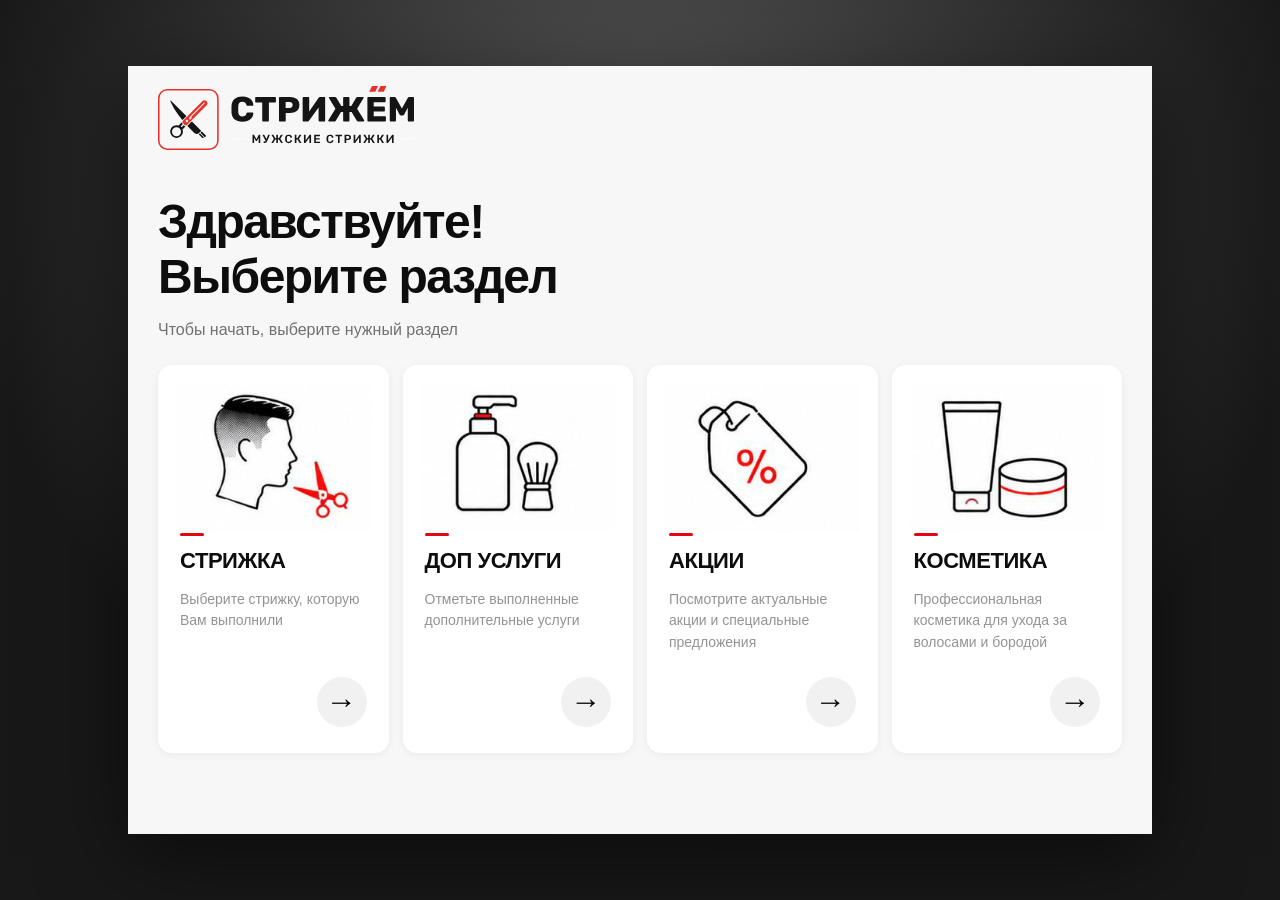
==== commit b7f04435: "Add files via upload" ====
--- a/index.html
+++ b/index.html
@@ -11,6 +11,7 @@
 </head>
 <body>
 <div id="app"></div>
+<script src="policy-content.js"></script>
 <script src="app.js"></script>
 </body>
 </html>
--- a/styles.css
+++ b/styles.css
@@ -543,6 +543,11 @@
   transform:translateX(8px)!important;
   object-fit:contain!important;
 }
+
+.screen-source .source-illustration-wrap{position:relative!important;width:345px!important;max-width:none!important;display:block!important;transform:translateX(8px)!important}
+.screen-source .source-illustration-image{width:345px!important;max-width:none!important;display:block!important;opacity:1!important;transform:none!important;object-fit:contain!important}
+.screen-source .source-logo-overlay{position:absolute!important;left:106px!important;top:156px!important;width:132px!important;height:132px!important;border-radius:50%!important;background:#f4f4f4!important;display:flex!important;align-items:center!important;justify-content:center!important;box-shadow:inset 0 0 0 6px #ececec!important}
+.screen-source .source-logo-overlay img{width:88px!important;height:auto!important;display:block!important}
 .screen-source .footer{
   height:82px!important;
   min-height:82px!important;
@@ -1561,3 +1566,444 @@
 .screen-cosmetics .footer .back{height:48px!important}
 .screen-cosmetics .cosmetics-steps{bottom:9px!important}
 .screen-cosmetics .cosmetics-next{height:50px!important}
+
+/* CORRECTIONS V38 — promotions, haircut note, email receipt flow */
+.screen-promos .promotion-art{background:#fff!important}
+.screen-promos .promotion-art img{background:#fff!important;mix-blend-mode:normal!important}
+
+/* Checkout: email only + no receipt */
+.screen-payment .receipt-delivery{padding:10px 12px 11px!important}
+.screen-payment .receipt-delivery>p{margin:4px 0 8px!important}
+.screen-payment .receipt-email-choice,
+.screen-payment .receipt-no-check{
+  width:100%;
+  min-height:54px;
+  border:1px solid #ededeb;
+  border-radius:8px;
+  background:#f7f7f6;
+  display:grid;
+  grid-template-columns:1fr 24px;
+  gap:10px;
+  align-items:center;
+  padding:9px 10px;
+  text-align:left;
+  cursor:pointer;
+  font-family:"Inter",Arial,sans-serif!important;
+}
+.screen-payment .receipt-email-choice.selected,
+.screen-payment .receipt-no-check.selected{border-color:#ef2a34;background:#fffafa}
+.screen-payment .receipt-email-choice .receipt-choice-copy small{color:#777}
+.screen-payment .receipt-no-check{margin-top:7px;grid-template-columns:30px 1fr 24px}
+.screen-payment .receipt-no-check-icon{
+  width:28px;height:28px;border:2px solid #1b1b1b;border-radius:6px;display:grid;place-items:center;
+  font-size:19px;line-height:1;color:#111;background:#fff;flex:none
+}
+.screen-payment .receipt-no-check b{display:block;font-size:11px;line-height:1.15;font-weight:700;color:#171717}
+.screen-payment .receipt-no-check small{display:block;margin-top:3px;font-size:10px;line-height:1.15;color:#777;font-weight:400}
+.screen-payment .receipt-email-choice .receipt-radio,
+.screen-payment .receipt-no-check .receipt-radio{pointer-events:none}
+
+/* Email input modal */
+.email-overlay{padding:12px!important}
+.email-modal{
+  width:900px!important;
+  height:704px!important;
+  max-width:calc(100% - 24px)!important;
+  max-height:calc(100% - 24px)!important;
+  min-height:0!important;
+  border-radius:15px!important;
+  background:#f4f4f3!important;
+  box-shadow:0 8px 24px rgba(0,0,0,.13)!important;
+  padding:20px 58px 24px!important;
+  display:flex!important;
+  flex-direction:column!important;
+  align-items:center!important;
+  font-family:"Inter",Arial,sans-serif!important;
+  overflow:hidden!important;
+}
+.email-modal *{box-sizing:border-box;font-family:"Inter",Arial,sans-serif!important}
+.email-modal-header{height:88px;width:100%;display:flex;align-items:center;justify-content:center;flex:none}
+.email-modal-header img{width:382px;height:auto;display:block}
+.email-modal-title{margin:6px 0 14px!important;font-size:30px!important;line-height:1.05!important;font-weight:700!important;color:#111!important;text-align:center}
+.email-input-wrap{
+  width:100%;height:62px;border:1.5px solid #d5d5d3;border-radius:7px;background:#fff;
+  display:grid;grid-template-columns:1fr 36px;align-items:center;padding:0 12px 0 18px;flex:none
+}
+.email-input-wrap.error{border-color:#e30613}
+.email-input-value{min-width:0;overflow:hidden;text-overflow:ellipsis;white-space:nowrap;font-size:18px;font-weight:400;color:#aaa}
+.email-input-value.filled{color:#111}
+.email-clear{width:30px;height:30px;border:0;border-radius:50%;background:#8f8f8f;color:#fff;font-size:22px;line-height:28px;padding:0;cursor:pointer}
+.email-error-slot{
+  width:100%;height:28px;display:flex;align-items:center;gap:8px;color:#e30613;font-size:12px;line-height:1.2;flex:none
+}
+.email-error-icon{width:19px;height:19px;border:1.5px solid #e30613;border-radius:50%;display:grid;place-items:center;font-weight:700;flex:none}
+.email-error-placeholder{height:19px}
+.email-keyboard{width:100%;display:flex;flex-direction:column;gap:8px;flex:none}
+.email-row{display:grid;gap:7px;width:100%}
+.email-row-12{grid-template-columns:repeat(12,minmax(0,1fr))}
+.email-row-10{grid-template-columns:1.15fr repeat(7,1fr) .9fr 2.7fr}
+.email-row-bottom{grid-template-columns:1.15fr 5fr 1.9fr}
+.email-key{
+  height:52px;border:1px solid #d7d7d5;border-radius:6px;background:#fff;color:#111;
+  display:grid;place-items:center;font-size:20px;font-weight:600;cursor:pointer;padding:0 6px
+}
+.email-key:active{transform:translateY(1px)}
+.email-key.email-shift,.email-key.email-backspace,.email-key.email-muted{background:#ededed}
+.email-key.email-shift.active{background:#ddd}
+.email-key.email-quick{font-size:17px}.email-key.email-quick.wide{font-size:15px}
+.email-key.email-space{font-size:17px;font-weight:600;background:#fff;color:#111;cursor:default}
+.email-key.email-space:disabled{opacity:1}
+.email-actions{width:620px;max-width:100%;display:grid;grid-template-columns:1fr 1fr;gap:42px;margin-top:16px;flex:none}
+.email-cancel,.email-ok{height:64px;border-radius:7px;font-size:20px;font-weight:700;cursor:pointer}
+.email-cancel{background:#fff;border:1.5px solid #e30613;color:#e30613}
+.email-ok{background:#e30613;border:1.5px solid #e30613;color:#fff}
+.email-ok:disabled{background:#efb0b4;border-color:#efb0b4;color:#fff;cursor:not-allowed}
+
+/* V42 — minimal promo image cleanup, based on stable V40 */
+/* Senior: keep original art, hide decorative slashes by controlled crop only */
+.screen-promos .promotion-card:nth-child(1) .promotion-art{
+  overflow:hidden!important;
+}
+.screen-promos .promotion-card:nth-child(1) .promotion-art img{
+  width:116%!important;
+  height:116%!important;
+  max-width:none!important;
+  max-height:none!important;
+  object-fit:contain!important;
+  object-position:53% 48%!important;
+  transform:translate(1%,1%)!important;
+}
+
+/* Coupon: preserve the original approved coupon; crop only edge artifacts */
+.screen-promos .promotion-card:nth-child(3) .coupon-art{
+  overflow:hidden!important;
+  padding:10px 12px!important;
+}
+.screen-promos .promotion-card:nth-child(3) .coupon-art img{
+  width:106%!important;
+  height:106%!important;
+  max-width:none!important;
+  max-height:none!important;
+  object-fit:contain!important;
+  object-position:center!important;
+  transform:scale(1.06)!important;
+  clip-path:inset(2% 7% 2% 7%)!important;
+}
+
+/* SOURCE SCREEN V44 — branded source icons + clean final illustration */
+.screen-source .source-card-icon{
+  height:56px!important;
+  margin-bottom:6px!important;
+}
+.screen-source .source-brand-image{
+  display:block!important;
+  object-fit:contain!important;
+  max-width:56px!important;
+  max-height:56px!important;
+  width:auto!important;
+  height:auto!important;
+}
+.screen-source .source-brand-image-google{
+  max-width:38px!important;
+  max-height:52px!important;
+}
+.screen-source .source-brand-image-yandex{
+  max-width:34px!important;
+  max-height:44px!important;
+}
+.screen-source .source-brand-image-2gis,
+.screen-source .source-brand-image-vk{
+  max-width:44px!important;
+  max-height:44px!important;
+}
+.screen-source .source-drawing{
+  margin-top:38px!important;
+  overflow:visible!important;
+}
+.screen-source .source-illustration-wrap{
+  width:360px!important;
+  transform:none!important;
+}
+.screen-source .source-illustration-image{
+  width:360px!important;
+  transform:none!important;
+}
+.screen-source .source-logo-overlay{
+  display:none!important;
+}
+
+
+/* POLICY POPUP V45 — full loaded privacy policy */
+.policy-modal{
+  width:660px!important;
+  max-height:680px!important;
+  padding:28px 28px 24px!important;
+  border-radius:18px!important;
+  background:#f5f5f4!important;
+  box-shadow:0 18px 48px rgba(0,0,0,.18)!important;
+  text-align:left!important;
+}
+.policy-modal .modal-close{
+  right:18px!important;
+  top:12px!important;
+  font-size:34px!important;
+  line-height:1!important;
+  color:#111!important;
+}
+.policy-modal .policy-modal-header{
+  display:flex!important;
+  justify-content:center!important;
+  margin:0 0 16px!important;
+}
+.policy-modal .policy-modal-header img{
+  width:210px!important;
+  max-width:100%!important;
+  height:auto!important;
+  display:block!important;
+}
+.policy-modal h2{
+  margin:0 24px 18px!important;
+  text-align:center!important;
+  font-family:Inter, Arial, sans-serif!important;
+  font-size:24px!important;
+  line-height:1.2!important;
+  font-weight:800!important;
+  color:#111!important;
+}
+.policy-modal .legal-scroll{
+  height:430px!important;
+  overflow-y:auto!important;
+  padding:0 12px 0 2px!important;
+  margin:0 0 18px!important;
+}
+.policy-modal .legal{
+  text-align:left!important;
+  color:#404045!important;
+  font-family:Inter, Arial, sans-serif!important;
+  font-size:13px!important;
+  line-height:1.5!important;
+}
+.policy-modal .legal-doc-title{
+  margin:0 0 4px!important;
+  font-size:16px!important;
+  line-height:1.35!important;
+  font-weight:700!important;
+  color:#181818!important;
+}
+.policy-modal .legal-doc-edition{
+  margin:0 0 14px!important;
+  font-size:12px!important;
+  color:#6c6c72!important;
+}
+.policy-modal .legal-section-title{
+  margin:16px 0 8px!important;
+  font-size:14px!important;
+  line-height:1.35!important;
+  font-weight:700!important;
+  color:#151515!important;
+}
+.policy-modal .legal-numbered{
+  margin:0 0 8px!important;
+}
+.policy-modal .legal-list{
+  margin:0 0 10px 0!important;
+  padding-left:18px!important;
+}
+.policy-modal .legal-list li{
+  margin:0 0 6px!important;
+}
+.policy-modal .legal-error{
+  display:flex!important;
+  align-items:center!important;
+  justify-content:center!important;
+}
+.policy-modal .modal-action{
+  width:100%!important;
+  height:64px!important;
+  margin-top:0!important;
+  border-radius:10px!important;
+  background:#e4252b!important;
+  color:#fff!important;
+  font-family:Inter, Arial, sans-serif!important;
+  font-size:16px!important;
+  line-height:1!important;
+  font-weight:700!important;
+}
+
+/* SOURCE SCREEN V45 — larger illustration with blended background */
+.screen-source .source-drawing{
+  margin-top:18px!important;
+  overflow:visible!important;
+  display:flex!important;
+  align-items:center!important;
+  justify-content:center!important;
+}
+.screen-source .source-illustration-wrap{
+  width:450px!important;
+  max-width:450px!important;
+  transform:translateX(6px)!important;
+  background:transparent!important;
+}
+.screen-source .source-illustration-image{
+  width:450px!important;
+  max-width:none!important;
+  display:block!important;
+  background:transparent!important;
+  object-fit:contain!important;
+}
+
+
+/* V46 — policy popup rebuilt per TZ + source illustration enlarged */
+.policy-modal{
+  width:720px!important;
+  height:640px!important;
+  max-height:calc(100% - 44px)!important;
+  padding:24px 26px 24px!important;
+  border-radius:20px!important;
+  background:#fff!important;
+  box-shadow:0 22px 56px rgba(0,0,0,.22)!important;
+  text-align:left!important;
+  display:flex!important;
+  flex-direction:column!important;
+}
+.policy-modal .modal-close{
+  right:16px!important;
+  top:12px!important;
+  width:40px!important;
+  height:40px!important;
+  border-radius:50%!important;
+  display:grid!important;
+  place-items:center!important;
+  font-size:34px!important;
+  line-height:1!important;
+  color:#111!important;
+}
+.policy-modal .policy-modal-header{
+  display:flex!important;
+  justify-content:center!important;
+  margin:0 42px 14px!important;
+  flex:none!important;
+}
+.policy-modal .policy-modal-header img{
+  width:240px!important;
+  max-width:100%!important;
+  height:auto!important;
+  display:block!important;
+}
+.policy-modal .policy-scroll-frame{
+  flex:1 1 auto!important;
+  min-height:0!important;
+  background:#fff!important;
+  border:1px solid #e3e3e5!important;
+  border-radius:14px!important;
+  box-shadow:inset 0 1px 0 rgba(0,0,0,.02)!important;
+  padding:18px 18px 18px 20px!important;
+  overflow:hidden!important;
+}
+.policy-modal .legal-scroll{
+  height:100%!important;
+  margin:0!important;
+  padding:0 14px 0 0!important;
+  overflow-y:auto!important;
+  overscroll-behavior:contain!important;
+}
+.policy-modal .legal{
+  text-align:left!important;
+  color:#3f4045!important;
+  font-family:Inter, Arial, sans-serif!important;
+  font-size:14px!important;
+  line-height:1.56!important;
+}
+.policy-modal .legal-doc-title{
+  margin:0 0 6px!important;
+  font-size:16px!important;
+  line-height:1.35!important;
+  font-weight:800!important;
+  color:#111!important;
+  text-align:center!important;
+}
+.policy-modal .legal-doc-edition{
+  margin:0 0 16px!important;
+  font-size:12px!important;
+  line-height:1.4!important;
+  color:#7a7a80!important;
+  text-align:center!important;
+}
+.policy-modal .legal-section-title{
+  margin:18px 0 8px!important;
+  font-size:15px!important;
+  line-height:1.35!important;
+  font-weight:700!important;
+  color:#121212!important;
+}
+.policy-modal .legal-numbered{
+  margin:0 0 9px!important;
+}
+.policy-modal .legal-list{
+  margin:0 0 12px 0!important;
+  padding-left:20px!important;
+}
+.policy-modal .legal-list li{
+  margin:0 0 7px!important;
+}
+.policy-modal .legal-error{
+  display:flex!important;
+  align-items:center!important;
+  justify-content:center!important;
+}
+.policy-modal .policy-modal-footer{
+  margin-top:18px!important;
+  flex:none!important;
+}
+.policy-modal .modal-action{
+  width:100%!important;
+  height:72px!important;
+  margin:0!important;
+  border:0!important;
+  border-radius:12px!important;
+  background:#e4252b!important;
+  color:#fff!important;
+  font-family:Inter, Arial, sans-serif!important;
+  font-size:18px!important;
+  line-height:1!important;
+  font-weight:700!important;
+  letter-spacing:.2px!important;
+}
+.policy-modal .legal-scroll::-webkit-scrollbar{
+  width:10px!important;
+}
+.policy-modal .legal-scroll::-webkit-scrollbar-track{
+  background:#f1f1f2!important;
+  border-radius:999px!important;
+}
+.policy-modal .legal-scroll::-webkit-scrollbar-thumb{
+  background:#c8c8cc!important;
+  border-radius:999px!important;
+}
+.policy-modal .legal-scroll{scrollbar-width:thin;scrollbar-color:#c8c8cc #f1f1f2}
+
+.screen-source .source-screen{
+  grid-template-columns:1.1fr .9fr!important;
+  gap:12px!important;
+}
+.screen-source .source-drawing{
+  margin-top:8px!important;
+  overflow:visible!important;
+  display:flex!important;
+  align-items:center!important;
+  justify-content:flex-end!important;
+  padding-right:6px!important;
+}
+.screen-source .source-illustration-wrap{
+  width:500px!important;
+  max-width:500px!important;
+  transform:translateX(12px)!important;
+  background:transparent!important;
+}
+.screen-source .source-illustration-image{
+  width:500px!important;
+  max-width:none!important;
+  display:block!important;
+  background:transparent!important;
+  object-fit:contain!important;
+}
